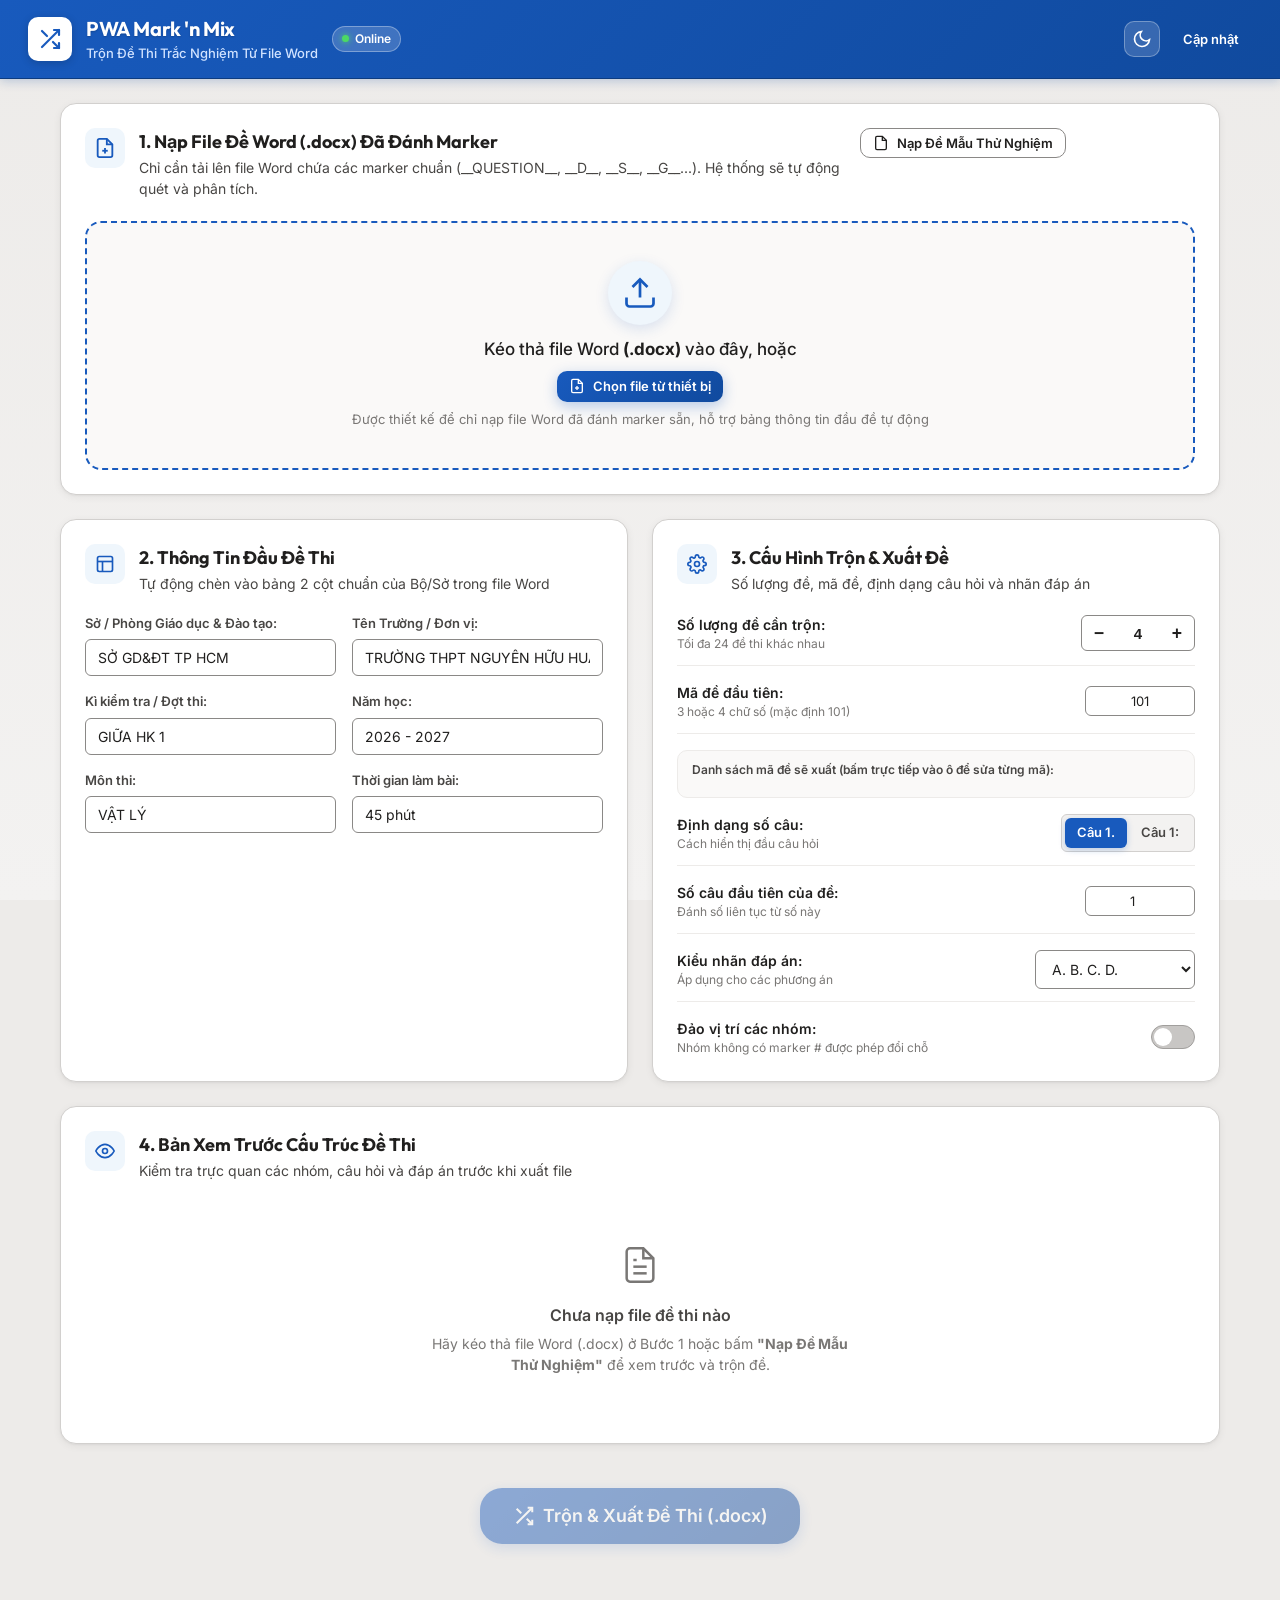
==== index.html @ f994f7db "feat(theme): chuyển sang light theme mặc định phong cách Microsoft Word 365" ====
<!DOCTYPE html>
<html lang="vi" data-theme="light">
<head>
  <meta charset="UTF-8">
  <meta name="viewport" content="width=device-width, initial-scale=1.0, viewport-fit=cover">
  <title>PWA Mark 'n Mix - Công Cụ Trộn Đề Trắc Nghiệm Từ File Word</title>
  <meta name="description" content="Công cụ trộn đề thi trắc nghiệm chuyên nghiệp từ file Word (.docx) có đánh marker sẵn, xuất file Word chuẩn bố cục và bảng đáp án ma trận.">
  <meta name="theme-color" content="#185abd">
  <meta name="mobile-web-app-capable" content="yes">
  <meta name="apple-mobile-web-app-capable" content="yes">
  <meta name="apple-mobile-web-app-status-bar-style" content="black-translucent">
  <meta name="apple-mobile-web-app-title" content="Trộn Đề Thi">

  <link rel="manifest" href="./manifest.webmanifest">
  <link rel="icon" type="image/png" sizes="192x192" href="./icons/icon-192.png">
  <link rel="apple-touch-icon" href="./icons/icon-192.png">

  <!-- Google Fonts: Inter & Outfit -->
  <link rel="preconnect" href="https://fonts.googleapis.com">
  <link rel="preconnect" href="https://fonts.gstatic.com" crossorigin>
  <link href="https://fonts.googleapis.com/css2?family=Inter:wght@400;500;600;700&family=Outfit:wght@600;700;800&display=swap" rel="stylesheet">

  <link rel="stylesheet" href="./css/style.css">

  <!-- Thư viện nội bộ đọc & ghi Word DOCX -->
  <script src="./libs/jszip.min.js"></script>
  <script src="./libs/docx.umd.js"></script>
</head>
<body>
  <div class="app-layout">
    <!-- Header ứng dụng -->
    <header class="app-header">
      <div class="header-brand">
        <div class="brand-logo" aria-hidden="true">
          <svg width="24" height="24" viewBox="0 0 24 24" fill="none" stroke="currentColor" stroke-width="2.2" stroke-linecap="round" stroke-linejoin="round">
            <polyline points="16 3 21 3 21 8"></polyline>
            <line x1="4" y1="20" x2="21" y2="3"></line>
            <polyline points="21 16 21 21 16 21"></polyline>
            <line x1="15" y1="15" x2="21" y2="21"></line>
            <line x1="4" y1="4" x2="9" y2="9"></line>
          </svg>
        </div>
        <div class="brand-info">
          <h1 class="brand-title">PWA Mark 'n Mix</h1>
          <p class="brand-subtitle">Trộn Đề Thi Trắc Nghiệm Từ File Word</p>
        </div>
        <div id="netStatus" class="net-status-pill online" title="Trạng thái kết nối">
          <span class="status-dot"></span>
          <span class="status-text">Online</span>
        </div>
      </div>

      <div class="header-actions">
        <!-- Chuyển đổi Dark/Light mode (Mặc định Light Theme phong cách Microsoft Word) -->
        <button id="btnThemeToggle" class="btn-icon" aria-label="Chuyển giao diện Sáng / Tối" title="Chuyển đổi Sáng / Tối">
          <svg class="icon-sun hidden" width="20" height="20" viewBox="0 0 24 24" fill="none" stroke="currentColor" stroke-width="2">
            <circle cx="12" cy="12" r="5"></circle>
            <line x1="12" y1="1" x2="12" y2="3"></line>
            <line x1="12" y1="21" x2="12" y2="23"></line>
            <line x1="4.22" y1="4.22" x2="5.64" y2="5.64"></line>
            <line x1="18.36" y1="18.36" x2="19.78" y2="19.78"></line>
            <line x1="1" y1="12" x2="3" y2="12"></line>
            <line x1="21" y1="12" x2="23" y2="12"></line>
            <line x1="4.22" y1="19.78" x2="5.64" y2="18.36"></line>
            <line x1="18.36" y1="5.64" x2="19.78" y2="4.22"></line>
          </svg>
          <svg class="icon-moon" width="20" height="20" viewBox="0 0 24 24" fill="none" stroke="currentColor" stroke-width="2">
            <path d="M21 12.79A9 9 0 1 1 11.21 3 7 7 0 0 0 21 12.79z"></path>
          </svg>
        </button>

        <!-- Nút Cập nhật ứng dụng PWA -->
        <button id="btnUpdateApp" class="btn btn-ghost btn-sm" aria-label="Cập nhật ứng dụng" title="Cập nhật phiên bản mới nhất">
          <svg class="spin-icon" width="16" height="16" viewBox="0 0 24 24" fill="none" stroke="currentColor" stroke-width="2" stroke-linecap="round" stroke-linejoin="round">
            <path d="M21.5 2v6h-6M21.34 15.57a10 10 0 1 1-.57-8.38l5.67-5.67"/>
          </svg>
          <span class="btn-label">Cập nhật</span>
        </button>

        <!-- Nút Cài đặt PWA -->
        <button id="btnInstall" class="btn btn-primary btn-sm hidden" aria-label="Cài đặt ứng dụng">
          <svg width="16" height="16" viewBox="0 0 24 24" fill="none" stroke="currentColor" stroke-width="2" stroke-linecap="round" stroke-linejoin="round">
            <path d="M21 15v4a2 2 0 0 1-2 2H5a2 2 0 0 1-2-2v-4"/>
            <polyline points="7 10 12 15 17 10"/>
            <line x1="12" y1="15" x2="12" y2="3"/>
          </svg>
          <span>Cài đặt</span>
        </button>
      </div>
    </header>

    <!-- Nội dung chính -->
    <main class="main-container">

      <!-- PHẦN 1: KHU VỰC NẠP FILE WORD (.DOCX) ĐÃ ĐÁNH MARKER -->
      <section class="section-card upload-section" aria-labelledby="uploadHeading">
        <div class="section-header">
          <div class="section-title-group">
            <div class="section-icon">
              <svg width="22" height="22" viewBox="0 0 24 24" fill="none" stroke="currentColor" stroke-width="2">
                <path d="M14 2H6a2 2 0 0 0-2 2v16a2 2 0 0 0 2 2h12a2 2 0 0 0 2-2V8z"></path>
                <polyline points="14 2 14 8 20 8"></polyline>
                <line x1="12" y1="18" x2="12" y2="12"></line>
                <line x1="9" y1="15" x2="15" y2="15"></line>
              </svg>
            </div>
            <div>
              <h2 id="uploadHeading" class="section-title">1. Nạp File Đề Word (.docx) Đã Đánh Marker</h2>
              <p class="section-desc">Chỉ cần tải lên file Word chứa các marker chuẩn (__QUESTION__, __D__, __S__, __G__...). Hệ thống sẽ tự động quét và phân tích.</p>
            </div>
          </div>
          <div class="upload-header-actions">
            <button id="btnLoadSample" class="btn btn-secondary btn-sm" type="button" title="Nạp đề mẫu có sẵn để trải nghiệm ngay">
              <svg width="16" height="16" viewBox="0 0 24 24" fill="none" stroke="currentColor" stroke-width="2">
                <path d="M14 2H6a2 2 0 0 0-2 2v16a2 2 0 0 0 2 2h12a2 2 0 0 0 2-2V8z"></path>
                <polyline points="14 2 14 8 20 8"></polyline>
              </svg>
              <span>Nạp Đề Mẫu Thử Nghiệm</span>
            </button>
            <a id="btnDownloadSampleDocx" href="./mau_de_thi_co_marker.docx" download="mau_de_thi_co_marker.docx" class="btn btn-ghost btn-sm" title="Tải file Word mẫu về máy tính">
              <svg width="16" height="16" viewBox="0 0 24 24" fill="none" stroke="currentColor" stroke-width="2">
                <path d="M21 15v4a2 2 0 0 1-2 2H5a2 2 0 0 1-2-2v-4"></path>
                <polyline points="7 10 12 15 17 10"></polyline>
                <line x1="12" y1="15" x2="12" y2="3"></line>
              </svg>
              <span>Tải File Mẫu (.docx)</span>
            </a>
          </div>
        </div>

        <!-- Vùng kéo thả file (Dropzone) dạng label chuẩn kết nối với fileInput -->
        <label id="dropzone" for="fileInput" class="dropzone" role="button" tabindex="0" aria-label="Bấm hoặc kéo thả file Word đề thi vào đây">
          <input type="file" id="fileInput" accept=".docx" class="file-input-hidden" aria-label="Chọn file Word đề thi">
          <div class="dropzone-content">
            <div class="dropzone-icon-circle">
              <svg width="36" height="36" viewBox="0 0 24 24" fill="none" stroke="currentColor" stroke-width="1.8">
                <path d="M21 15v4a2 2 0 0 1-2 2H5a2 2 0 0 1-2-2v-4"></path>
                <polyline points="17 8 12 3 7 8"></polyline>
                <line x1="12" y1="3" x2="12" y2="15"></line>
              </svg>
            </div>
            <div class="dropzone-text">
              <p class="dropzone-primary-text">Kéo thả file Word <strong>(.docx)</strong> vào đây, hoặc</p>
              <div class="dropzone-btn-wrap">
                <span class="btn btn-primary btn-sm dropzone-action-btn">
                  <svg width="16" height="16" viewBox="0 0 24 24" fill="none" stroke="currentColor" stroke-width="2">
                    <path d="M14 2H6a2 2 0 0 0-2 2v16a2 2 0 0 0 2 2h12a2 2 0 0 0 2-2V8z"></path>
                    <polyline points="14 2 14 8 20 8"></polyline>
                    <line x1="12" y1="18" x2="12" y2="12"></line>
                    <line x1="9" y1="15" x2="15" y2="15"></line>
                  </svg>
                  <span>Chọn file từ thiết bị</span>
                </span>
              </div>
              <p class="dropzone-secondary-text">Được thiết kế để chỉ nạp file Word đã đánh marker sẵn, hỗ trợ bảng thông tin đầu đề tự động</p>
            </div>
          </div>
        </label>

        <!-- Thẻ thông tin file đã nạp (xuất hiện sau khi nạp) -->
        <div id="loadedFileCard" class="loaded-file-card hidden">
          <div class="loaded-file-header">
            <div class="loaded-file-icon">
              <svg width="24" height="24" viewBox="0 0 24 24" fill="none" stroke="currentColor" stroke-width="2">
                <path d="M14 2H6a2 2 0 0 0-2 2v16a2 2 0 0 0 2 2h12a2 2 0 0 0 2-2V8z"></path>
                <polyline points="14 2 14 8 20 8"></polyline>
              </svg>
            </div>
            <div class="loaded-file-info">
              <div class="file-name-row">
                <span id="txtFileName" class="file-name">ten_file.docx</span>
                <span id="txtFileStatusBadge" class="badge badge-success">✓ Hợp lệ</span>
              </div>
              <div class="file-meta-row">
                <span id="txtFileSize" class="file-size">0 KB</span>
                <span class="bullet">•</span>
                <span id="txtFileStats" class="file-stats">3 nhóm câu hỏi • 3 câu hỏi • 10 đáp án</span>
              </div>
            </div>
            <button id="btnChangeFile" class="btn btn-ghost btn-sm" type="button">
              <svg width="16" height="16" viewBox="0 0 24 24" fill="none" stroke="currentColor" stroke-width="2">
                <path d="M21.5 2v6h-6M21.34 15.57a10 10 0 1 1-.57-8.38l5.67-5.67"/>
              </svg>
              <span>Đổi file khác</span>
            </button>
          </div>

          <!-- Thông báo lỗi cú pháp nếu có -->
          <div id="errorBanner" class="error-banner hidden" role="alert">
            <div class="error-banner-header">
              <svg width="20" height="20" viewBox="0 0 24 24" fill="none" stroke="currentColor" stroke-width="2">
                <circle cx="12" cy="12" r="10"></circle>
                <line x1="12" y1="8" x2="12" y2="12"></line>
                <line x1="12" y1="16" x2="12.01" y2="16"></line>
              </svg>
              <span class="error-banner-title">Phát hiện lỗi cú pháp marker trong file Word:</span>
            </div>
            <ul id="errorList" class="error-list"></ul>
          </div>
        </div>
      </section>

      <!-- PHẦN 2: CẤU HÌNH ĐẦU ĐỀ VÀ TÙY CHỌN TRỘN ĐỀ -->
      <div class="config-grid">
        <!-- CỘT TRÁI: Thông tin đầu đề thi (7 ô nhập mẫu chuẩn mục 5.1) -->
        <section class="section-card config-card" aria-labelledby="headerConfigHeading">
          <div class="section-header">
            <div class="section-title-group">
              <div class="section-icon">
                <svg width="20" height="20" viewBox="0 0 24 24" fill="none" stroke="currentColor" stroke-width="2">
                  <rect x="3" y="3" width="18" height="18" rx="2" ry="2"></rect>
                  <line x1="3" y1="9" x2="21" y2="9"></line>
                  <line x1="9" y1="21" x2="9" y2="9"></line>
                </svg>
              </div>
              <div>
                <h2 id="headerConfigHeading" class="section-title">2. Thông Tin Đầu Đề Thi</h2>
                <p class="section-desc">Tự động chèn vào bảng 2 cột chuẩn của Bộ/Sở trong file Word</p>
              </div>
            </div>
          </div>

          <div class="form-grid">
            <div class="form-group">
              <label for="inpSoGD" class="form-label">Sở / Phòng Giáo dục &amp; Đào tạo:</label>
              <input type="text" id="inpSoGD" class="form-input" value="SỞ GD&ĐT TP HCM" placeholder="Ví dụ: SỞ GD&ĐT TP HCM">
            </div>

            <div class="form-group">
              <label for="inpTruong" class="form-label">Tên Trường / Đơn vị:</label>
              <input type="text" id="inpTruong" class="form-input" value="TRƯỜNG THPT NGUYỄN HỮU HUÂN" placeholder="Ví dụ: TRƯỜNG THPT NGUYỄN HỮU HUÂN">
            </div>

            <div class="form-group">
              <label for="inpKiKiemTra" class="form-label">Kì kiểm tra / Đợt thi:</label>
              <input type="text" id="inpKiKiemTra" class="form-input" value="GIỮA HK 1" placeholder="Ví dụ: GIỮA HK 1, CUỐI KÌ 1...">
            </div>

            <div class="form-group">
              <label for="inpNamHoc" class="form-label">Năm học:</label>
              <input type="text" id="inpNamHoc" class="form-input" value="2026 - 2027" placeholder="Ví dụ: 2026 - 2027">
            </div>

            <div class="form-group">
              <label for="inpMon" class="form-label">Môn thi:</label>
              <input type="text" id="inpMon" class="form-input" value="VẬT LÝ" placeholder="Ví dụ: VẬT LÝ, TOÁN...">
            </div>

            <div class="form-group">
              <label for="inpThoiGian" class="form-label">Thời gian làm bài:</label>
              <input type="text" id="inpThoiGian" class="form-input" value="45 phút" placeholder="Ví dụ: 45 phút, 50 phút...">
            </div>
          </div>
        </section>

        <!-- CỘT PHẢI: Cấu hình trộn đề thi & số đề (Mục 6) -->
        <section class="section-card config-card" aria-labelledby="mixConfigHeading">
          <div class="section-header">
            <div class="section-title-group">
              <div class="section-icon">
                <svg width="20" height="20" viewBox="0 0 24 24" fill="none" stroke="currentColor" stroke-width="2">
                  <circle cx="12" cy="12" r="3"></circle>
                  <path d="M19.4 15a1.65 1.65 0 0 0 .33 1.82l.06.06a2 2 0 0 1 0 2.83 2 2 0 0 1-2.83 0l-.06-.06a1.65 1.65 0 0 0-1.82-.33 1.65 1.65 0 0 0-1 1.51V21a2 2 0 0 1-2 2 2 2 0 0 1-2-2v-.09A1.65 1.65 0 0 0 9 19.4a1.65 1.65 0 0 0-1.82.33l-.06.06a2 2 0 0 1-2.83 0 2 2 0 0 1 0-2.83l.06-.06a1.65 1.65 0 0 0 .33-1.82 1.65 1.65 0 0 0-1.51-1H3a2 2 0 0 1-2-2 2 2 0 0 1 2-2h.09A1.65 1.65 0 0 0 4.6 9a1.65 1.65 0 0 0-.33-1.82l-.06-.06a2 2 0 0 1 0-2.83 2 2 0 0 1 2.83 0l.06.06a1.65 1.65 0 0 0 1.82.33H9a1.65 1.65 0 0 0 1-1.51V3a2 2 0 0 1 2-2 2 2 0 0 1 2 2v.09a1.65 1.65 0 0 0 1 1.51 1.65 1.65 0 0 0 1.82-.33l.06-.06a2 2 0 0 1 2.83 0 2 2 0 0 1 0 2.83l-.06.06a1.65 1.65 0 0 0-.33 1.82V9a1.65 1.65 0 0 0 1.51 1H21a2 2 0 0 1 2 2 2 2 0 0 1-2 2h-.09a1.65 1.65 0 0 0-1.51 1z"></path>
                </svg>
              </div>
              <div>
                <h2 id="mixConfigHeading" class="section-title">3. Cấu Hình Trộn &amp; Xuất Đề</h2>
                <p class="section-desc">Số lượng đề, mã đề, định dạng câu hỏi và nhãn đáp án</p>
              </div>
            </div>
          </div>

          <div class="options-vertical-list">
            <!-- Số lượng đề cần trộn (Stepper) -->
            <div class="option-row">
              <label for="inpNumExams" class="option-label">
                <span class="label-main">Số lượng đề cần trộn:</span>
                <span class="label-hint">Tối đa 24 đề thi khác nhau</span>
              </label>
              <div class="stepper-box">
                <button type="button" id="btnDecExams" class="btn-stepper" aria-label="Giảm 1 đề">−</button>
                <input type="number" id="inpNumExams" class="stepper-input" value="4" min="1" max="24">
                <button type="button" id="btnIncExams" class="btn-stepper" aria-label="Tăng 1 đề">+</button>
              </div>
            </div>

            <!-- Mã đề đầu tiên & danh sách mã đề -->
            <div class="option-row">
              <label for="inpStartExamCode" class="option-label">
                <span class="label-main">Mã đề đầu tiên:</span>
                <span class="label-hint">3 hoặc 4 chữ số (mặc định 101)</span>
              </label>
              <input type="text" id="inpStartExamCode" class="form-input form-input-sm" value="101" maxlength="6" style="max-width: 110px; text-align: center;">
            </div>

            <!-- Danh sách mã đề có thể click chỉnh sửa từng mã -->
            <div class="exam-codes-box">
              <div class="codes-label">Danh sách mã đề sẽ xuất (bấm trực tiếp vào ô để sửa từng mã):</div>
              <div id="examCodesContainer" class="exam-codes-container"></div>
            </div>

            <!-- Kiểu đánh số câu hỏi -->
            <div class="option-row">
              <span class="option-label">
                <span class="label-main">Định dạng số câu:</span>
                <span class="label-hint">Cách hiển thị đầu câu hỏi</span>
              </span>
              <div class="segmented-control" role="radiogroup" aria-label="Định dạng số câu">
                <label class="segment-item">
                  <input type="radio" name="radioNumbering" value="dot" checked>
                  <span>Câu 1.</span>
                </label>
                <label class="segment-item">
                  <input type="radio" name="radioNumbering" value="colon">
                  <span>Câu 1:</span>
                </label>
              </div>
            </div>

            <!-- Số thứ tự câu bắt đầu -->
            <div class="option-row">
              <label for="inpStartQNum" class="option-label">
                <span class="label-main">Số câu đầu tiên của đề:</span>
                <span class="label-hint">Đánh số liên tục từ số này</span>
              </label>
              <input type="number" id="inpStartQNum" class="form-input form-input-sm" value="1" min="1" max="1000" style="max-width: 110px; text-align: center;">
            </div>

            <!-- Kiểu nhãn đáp án mặc định -->
            <div class="option-row">
              <label for="selDefaultLabelStyle" class="option-label">
                <span class="label-main">Kiểu nhãn đáp án:</span>
                <span class="label-hint">Áp dụng cho các phương án</span>
              </label>
              <select id="selDefaultLabelStyle" class="form-select" style="max-width: 160px;">
                <option value="ABCD" selected>A. B. C. D.</option>
                <option value="ABCD_paren">A) B) C) D)</option>
                <option value="abcd">a) b) c) d)</option>
                <option value="1234">1. 2. 3. 4.</option>
              </select>
            </div>

            <!-- Đảo vị trí các nhóm -->
            <div class="option-row toggle-row">
              <span class="option-label">
                <span class="label-main">Đảo vị trí các nhóm:</span>
                <span class="label-hint">Nhóm không có marker # được phép đổi chỗ</span>
              </span>
              <label class="switch">
                <input type="checkbox" id="chkShuffleGroups">
                <span class="slider"></span>
              </label>
            </div>
          </div>
        </section>
      </div>

      <!-- PHẦN 3: XEM TRƯỚC VÀ KIỂM TRA ĐỀ ĐÃ NẠP -->
      <section id="previewSection" class="section-card preview-section" aria-labelledby="previewHeading">
        <div class="section-header">
          <div class="section-title-group">
            <div class="section-icon">
              <svg width="20" height="20" viewBox="0 0 24 24" fill="none" stroke="currentColor" stroke-width="2">
                <path d="M1 12s4-8 11-8 11 8 11 8-4 8-11 8-11-8-11-8z"></path>
                <circle cx="12" cy="12" r="3"></circle>
              </svg>
            </div>
            <div>
              <h2 id="previewHeading" class="section-title">4. Bản Xem Trước Cấu Trúc Đề Thi</h2>
              <p class="section-desc">Kiểm tra trực quan các nhóm, câu hỏi và đáp án trước khi xuất file</p>
            </div>
          </div>
          <button id="btnToggleRawView" class="btn btn-ghost btn-xs" type="button">
            <span>Xem văn bản trích xuất</span>
          </button>
        </div>

        <!-- Khung xem văn bản thô trích xuất (ẩn mặc định) -->
        <div id="rawViewContainer" class="raw-view-container hidden">
          <div class="raw-view-header">
            <span>Văn bản trích xuất từ file Word:</span>
            <span id="rawTextMeta">0 dòng</span>
          </div>
          <pre id="txtRawExtracted" class="raw-text-pre"></pre>
        </div>

        <!-- Danh sách câu hỏi xem trước tô màu -->
        <div id="previewQuestionsContainer" class="preview-questions-container">
          <div class="empty-state">
            <div class="empty-icon">
              <svg width="40" height="40" viewBox="0 0 24 24" fill="none" stroke="currentColor" stroke-width="1.5">
                <path d="M14 2H6a2 2 0 0 0-2 2v16a2 2 0 0 0 2 2h12a2 2 0 0 0 2-2V8z"></path>
                <polyline points="14 2 14 8 20 8"></polyline>
                <line x1="16" y1="13" x2="8" y2="13"></line>
                <line x1="16" y1="17" x2="8" y2="17"></line>
                <polyline points="10 9 9 9 8 9"></polyline>
              </svg>
            </div>
            <p class="empty-title">Chưa nạp file đề thi nào</p>
            <p class="empty-desc">Hãy kéo thả file Word (.docx) ở Bước 1 hoặc bấm <strong>"Nạp Đề Mẫu Thử Nghiệm"</strong> để xem trước và trộn đề.</p>
          </div>
        </div>
      </section>

      <!-- HÀNH ĐỘNG CHÍNH: NÚT TRỘN VÀ XUẤT ĐỀ -->
      <div class="action-footer">
        <button id="btnMixAndExport" class="btn btn-primary btn-xl btn-mix" type="button" disabled>
          <svg class="mix-icon" width="22" height="22" viewBox="0 0 24 24" fill="none" stroke="currentColor" stroke-width="2.2">
            <polyline points="16 3 21 3 21 8"></polyline>
            <line x1="4" y1="20" x2="21" y2="3"></line>
            <polyline points="21 16 21 21 16 21"></polyline>
            <line x1="15" y1="15" x2="21" y2="21"></line>
            <line x1="4" y1="4" x2="9" y2="9"></line>
          </svg>
          <span class="btn-mix-text">Trộn &amp; Xuất Đề Thi (.docx)</span>
        </button>
      </div>
    </main>

    <!-- HỘP THOẠI KẾT QUẢ XUẤT ĐỀ (MODAL) -->
    <div id="exportModal" class="modal-backdrop" role="dialog" aria-modal="true" aria-labelledby="exportModalTitle">
      <div class="modal-panel">
        <div class="modal-header">
          <div class="modal-title-group">
            <div class="modal-success-badge">
              <svg width="22" height="22" viewBox="0 0 24 24" fill="none" stroke="currentColor" stroke-width="3">
                <polyline points="20 6 9 17 4 12"></polyline>
              </svg>
            </div>
            <div>
              <h3 id="exportModalTitle" class="modal-title">Trộn Đề Thi Hoàn Tất!</h3>
              <p class="modal-subtitle">Đã tạo xong các file đề thi Word và Bảng đáp án ma trận</p>
            </div>
          </div>
          <button id="btnCloseExportModal" class="btn-icon" aria-label="Đóng hộp thoại">
            <svg width="20" height="20" viewBox="0 0 24 24" fill="none" stroke="currentColor" stroke-width="2">
              <line x1="18" y1="6" x2="6" y2="18"></line>
              <line x1="6" y1="6" x2="18" y2="18"></line>
            </svg>
          </button>
        </div>

        <div class="modal-body">
          <!-- Tải trọn bộ ZIP -->
          <div class="zip-download-box">
            <button id="btnDownloadZip" class="btn btn-primary btn-lg btn-block" type="button">
              <svg width="20" height="20" viewBox="0 0 24 24" fill="none" stroke="currentColor" stroke-width="2">
                <path d="M21 15v4a2 2 0 0 1-2 2H5a2 2 0 0 1-2-2v-4"></path>
                <polyline points="7 10 12 15 17 10"></polyline>
                <line x1="12" y1="15" x2="12" y2="3"></line>
              </svg>
              <span>Tải Toàn Bộ (File .ZIP Đầy Đủ)</span>
            </button>
            <p class="zip-hint">Bao gồm tất cả các mã đề thi (.docx) và file Bảng Đáp Án (.docx)</p>
          </div>

          <!-- Danh sách từng file riêng lẻ -->
          <div class="download-list-section">
            <div class="download-list-title">Tải từng file riêng lẻ:</div>
            <div id="fileDownloadList" class="file-download-list"></div>
          </div>

          <!-- Bảng xem trước ma trận đáp án nhanh -->
          <div class="answer-matrix-preview">
            <div class="matrix-title">Bảng Đáp Án Nhanh:</div>
            <div class="table-responsive">
              <table id="tblAnswerPreview" class="matrix-table"></table>
            </div>
          </div>
        </div>

        <div class="modal-footer">
          <button id="btnShareFiles" class="btn btn-secondary hidden" type="button">
            <svg width="16" height="16" viewBox="0 0 24 24" fill="none" stroke="currentColor" stroke-width="2">
              <circle cx="18" cy="5" r="3"></circle>
              <circle cx="6" cy="12" r="3"></circle>
              <circle cx="18" cy="19" r="3"></circle>
              <line x1="8.59" y1="13.51" x2="15.42" y2="17.49"></line>
              <line x1="15.41" y1="6.51" x2="8.59" y2="10.49"></line>
            </svg>
            <span>Chia sẻ Tệp (Mobile)</span>
          </button>
          <button id="btnCloseModalBtn" class="btn btn-ghost" type="button">Đóng</button>
        </div>
      </div>
    </div>

    <!-- HỘP THOẠI HƯỚNG DẪN CÀI ĐẶT IOS SAFARI -->
    <div id="iosInstallModal" class="modal-backdrop" role="dialog" aria-modal="true" aria-labelledby="iosModalTitle">
      <div class="modal-panel modal-panel-sm">
        <div class="modal-header">
          <h3 id="iosModalTitle" class="modal-title">Cài đặt trên iPhone / iPad</h3>
          <button id="btnCloseIosModal" class="btn-icon" aria-label="Đóng">
            <svg width="20" height="20" viewBox="0 0 24 24" fill="none" stroke="currentColor" stroke-width="2">
              <line x1="18" y1="6" x2="6" y2="18"></line>
              <line x1="6" y1="6" x2="18" y2="18"></line>
            </svg>
          </button>
        </div>
        <div class="modal-body" style="text-align: center;">
          <p style="margin-bottom: 16px; color: var(--text-secondary);">Để cài đặt ứng dụng vào màn hình chính thiết bị Apple iOS:</p>
          <ol class="ios-steps">
            <li>Nhấn vào nút <strong>Chia sẻ (Share)</strong> <span class="share-icon-sample">⎋</span> ở thanh công cụ dưới đáy Safari.</li>
            <li>Cuộn xuống và chọn <strong>Thêm vào Màn hình chính (Add to Home Screen)</strong> ⊕.</li>
            <li>Nhấn <strong>Thêm (Add)</strong> ở góc trên bên phải.</li>
          </ol>
        </div>
        <div class="modal-footer">
          <button id="btnGotItIos" class="btn btn-primary btn-block" type="button">Đã hiểu</button>
        </div>
      </div>
    </div>

    <!-- HỘP THOẠI XEM ẢNH PHÓNG TO (IMAGE LIGHTBOX) -->
    <div id="imageLightboxModal" class="modal-backdrop" role="dialog" aria-modal="true" aria-labelledby="lightboxTitle">
      <div class="modal-panel modal-panel-img">
        <div class="modal-header">
          <div class="modal-title-group">
            <h3 class="modal-title" id="lightboxTitle">Chi Tiết Hình Ảnh Đề Thi</h3>
            <p class="modal-subtitle" id="lightboxMeta">Frame hiển thị và kích thước độ phân giải gốc</p>
          </div>
          <button id="btnCloseLightbox" class="btn-icon" aria-label="Đóng xem ảnh">
            <svg width="20" height="20" viewBox="0 0 24 24" fill="none" stroke="currentColor" stroke-width="2">
              <line x1="18" y1="6" x2="6" y2="18"></line>
              <line x1="6" y1="6" x2="18" y2="18"></line>
            </svg>
          </button>
        </div>
        <div class="modal-body modal-body-img">
          <img id="lightboxImg" src="" alt="Chi tiết hình ảnh đề thi" class="lightbox-img-full" />
        </div>
      </div>
    </div>

    <!-- Toast / Snackbar thông báo -->
    <div id="snackbar" class="snackbar" role="status" aria-live="polite"></div>
  </div>

  <!-- Entry Script: Chạy độc lập hoàn hảo cả trên Localhost HTTP lẫn mở trực tiếp file:// -->
  <script src="./js/app.bundle.js"></script>
</body>
</html>
---- css/style.css ----
/* ==========================================================================
   PWA Mark 'n Mix - Design System & Modern Stylesheet
   Colors, Glassmorphism, Micro-interactions, Responsive Layout
   ========================================================================== */

:root {
  /* Dark Theme (Default) */
  --bg-primary: #090d16;
  --bg-surface: #111827;
  --bg-surface-elevated: #1a2234;
  --bg-surface-hover: #232f48;
  --bg-input: #0b1120;
  
  --border-subtle: rgba(255, 255, 255, 0.08);
  --border-medium: rgba(255, 255, 255, 0.15);
  --border-focus: #6366f1;

  --text-primary: #f8fafc;
  --text-secondary: #94a3b8;
  --text-muted: #64748b;

  /* Primary Brand: Indigo & Violet */
  --primary: #6366f1;
  --primary-hover: #4f46e5;
  --primary-glow: rgba(99, 102, 241, 0.35);
  --primary-subtle: rgba(99, 102, 241, 0.12);

  /* Semantic Colors */
  --success: #10b981;
  --success-glow: rgba(16, 185, 129, 0.25);
  --success-subtle: rgba(16, 185, 129, 0.12);

  --danger: #ef4444;
  --danger-glow: rgba(239, 68, 68, 0.25);
  --danger-subtle: rgba(239, 68, 68, 0.12);

  --warning: #f59e0b;
  --warning-subtle: rgba(245, 158, 11, 0.12);

  --radius-sm: 6px;
  --radius-md: 10px;
  --radius-lg: 16px;
  --radius-xl: 22px;
  --radius-full: 9999px;

  --shadow-sm: 0 1px 2px rgba(0, 0, 0, 0.4);
  --shadow-md: 0 4px 12px rgba(0, 0, 0, 0.5);
  --shadow-lg: 0 10px 28px rgba(0, 0, 0, 0.6);
  --shadow-glow: 0 0 24px var(--primary-glow);

  --font-sans: 'Inter', -apple-system, BlinkMacSystemFont, 'Segoe UI', Roboto, sans-serif;
  --font-heading: 'Outfit', var(--font-sans);

  --transition-fast: 0.15s ease;
  --transition-normal: 0.25s cubic-bezier(0.4, 0, 0.2, 1);
}

/* Light Mode Overrides (Chuẩn Microsoft Word 365 Light Theme) */
[data-theme="light"] {
  --bg-primary: #edebe9;         /* Nền canvas xám đặc trưng trang soạn thảo Word */
  --bg-surface: #ffffff;         /* Nền giấy trắng tinh khiết của tài liệu Word */
  --bg-surface-elevated: #f8f9fa;/* Nền dải Ribbon & Card */
  --bg-surface-hover: #e5e5e5;   /* Màu hover trung tính chuẩn Fluent UI */
  --bg-input: #ffffff;           /* Ô nhập liệu nền trắng */

  --border-subtle: #edebe9;
  --border-medium: #d2d0ce;      /* Viền xám trang Word chuẩn */
  --border-focus: #185abd;       /* Xanh dương thương hiệu Microsoft Word */

  --text-primary: #201f1e;       /* Màu chữ đen than chuẩn Fluent */
  --text-secondary: #484644;     /* Màu chữ thứ cấp */
  --text-muted: #797775;         /* Màu chữ chú thích mờ */

  /* Microsoft Word Brand Blue */
  --primary: #185abd;            /* Xanh Word 365 */
  --primary-hover: #104a9e;      /* Xanh Word đậm khi hover */
  --primary-glow: rgba(24, 90, 189, 0.28);
  --primary-subtle: rgba(24, 90, 189, 0.08);

  /* Semantic Colors */
  --success: #107c41;            /* Xanh lá Microsoft Excel/Office */
  --success-glow: rgba(16, 124, 65, 0.2);
  --success-subtle: rgba(16, 124, 65, 0.08);

  --danger: #a80000;             /* Đỏ mận Microsoft Office */
  --danger-glow: rgba(168, 0, 0, 0.2);
  --danger-subtle: rgba(168, 0, 0, 0.08);

  --warning: #d83b01;            /* Cam Office */
  --warning-subtle: rgba(216, 59, 1, 0.08);

  --shadow-sm: 0 1px 3px rgba(0, 0, 0, 0.07);
  --shadow-md: 0 3px 10px rgba(0, 0, 0, 0.07), 0 1px 3px rgba(0, 0, 0, 0.04);
  --shadow-lg: 0 8px 24px rgba(0, 0, 0, 0.1), 0 2px 6px rgba(0, 0, 0, 0.05);
  --shadow-glow: 0 0 18px rgba(24, 90, 189, 0.25);
}

/* Base Reset */
*, *::before, *::after {
  box-sizing: border-box;
  margin: 0;
  padding: 0;
}

html {
  font-size: 16px;
  -webkit-font-smoothing: antialiased;
  -moz-osx-font-smoothing: grayscale;
}

body {
  font-family: var(--font-sans);
  background-color: var(--bg-primary);
  color: var(--text-primary);
  line-height: 1.5;
  min-height: 100vh;
  background-image: 
    radial-gradient(ellipse 80% 50% at 50% -20%, rgba(99, 102, 241, 0.15), transparent),
    radial-gradient(circle at 100% 0%, rgba(16, 185, 129, 0.08), transparent 40%);
  background-attachment: fixed;
}

.app-layout {
  display: flex;
  flex-direction: column;
  min-height: 100vh;
}

/* ==========================================================================
   Header Styles
   ========================================================================== */
.app-header {
  position: sticky;
  top: 0;
  z-index: 50;
  display: flex;
  align-items: center;
  justify-content: space-between;
  padding: 14px 28px;
  background-color: rgba(9, 13, 22, 0.82);
  backdrop-filter: blur(16px);
  -webkit-backdrop-filter: blur(16px);
  border-bottom: 1px solid var(--border-subtle);
}

.header-brand {
  display: flex;
  align-items: center;
  gap: 14px;
}

.brand-logo {
  display: flex;
  align-items: center;
  justify-content: center;
  width: 44px;
  height: 44px;
  border-radius: var(--radius-md);
  background: linear-gradient(135deg, var(--primary), #8b5cf6);
  color: #ffffff;
  box-shadow: 0 4px 14px var(--primary-glow);
  flex-shrink: 0;
}

.brand-title {
  font-family: var(--font-heading);
  font-size: 1.25rem;
  font-weight: 700;
  letter-spacing: -0.02em;
  background: linear-gradient(to right, #ffffff, #cbd5e1);
  -webkit-background-clip: text;
  -webkit-text-fill-color: transparent;
}

.brand-subtitle {
  font-size: 0.8125rem;
  color: var(--text-muted);
  font-weight: 500;
}

.net-status-pill {
  display: inline-flex;
  align-items: center;
  gap: 6px;
  padding: 3px 9px;
  border-radius: var(--radius-full);
  font-size: 0.75rem;
  font-weight: 600;
  background: var(--bg-surface-elevated);
  border: 1px solid var(--border-subtle);
  color: var(--text-secondary);
}

.net-status-pill .status-dot {
  width: 7px;
  height: 7px;
  border-radius: 50%;
  background-color: var(--success);
  box-shadow: 0 0 8px var(--success);
}

.net-status-pill.offline .status-dot {
  background-color: var(--danger);
  box-shadow: 0 0 8px var(--danger);
}

.header-actions {
  display: flex;
  align-items: center;
  gap: 10px;
}

/* ==========================================================================
   Buttons & Core Controls
   ========================================================================== */
.btn {
  display: inline-flex;
  align-items: center;
  justify-content: center;
  gap: 8px;
  font-family: var(--font-sans);
  font-size: 0.875rem;
  font-weight: 600;
  border-radius: var(--radius-md);
  padding: 8px 16px;
  cursor: pointer;
  border: 1px solid transparent;
  transition: all var(--transition-fast);
  text-decoration: none;
  user-select: none;
}

.btn:focus-visible {
  outline: 2px solid var(--border-focus);
  outline-offset: 2px;
}

.btn-primary {
  background: linear-gradient(135deg, var(--primary), #4f46e5);
  color: #ffffff;
  box-shadow: 0 2px 8px var(--primary-glow);
}

.btn-primary:hover:not(:disabled) {
  background: linear-gradient(135deg, #4f46e5, #4338ca);
  box-shadow: 0 4px 14px var(--primary-glow);
  transform: translateY(-1px);
}

.btn-primary:disabled {
  opacity: 0.45;
  cursor: not-allowed;
  transform: none;
  box-shadow: none;
}

.btn-secondary {
  background: var(--bg-surface-elevated);
  color: var(--text-primary);
  border: 1px solid var(--border-medium);
}

.btn-secondary:hover:not(:disabled) {
  background: var(--bg-surface-hover);
  border-color: var(--text-muted);
}

.btn-ghost {
  background: transparent;
  color: var(--text-secondary);
}

.btn-ghost:hover:not(:disabled) {
  background: var(--bg-surface-hover);
  color: var(--text-primary);
}

.btn-icon {
  display: inline-flex;
  align-items: center;
  justify-content: center;
  width: 36px;
  height: 36px;
  border-radius: var(--radius-md);
  background: var(--bg-surface);
  border: 1px solid var(--border-subtle);
  color: var(--text-secondary);
  cursor: pointer;
  transition: all var(--transition-fast);
}

.btn-icon:hover {
  background: var(--bg-surface-hover);
  color: var(--text-primary);
  border-color: var(--border-medium);
}

.btn-sm {
  padding: 6px 12px;
  font-size: 0.8125rem;
}

.btn-xs {
  padding: 4px 10px;
  font-size: 0.75rem;
}

.btn-lg {
  padding: 12px 24px;
  font-size: 1rem;
}

.btn-xl {
  padding: 14px 32px;
  font-size: 1.0625rem;
}

.btn-block {
  width: 100%;
}

.hidden {
  display: none !important;
}

/* ==========================================================================
   Main Container & Cards
   ========================================================================== */
.main-container {
  max-width: 1200px;
  width: 100%;
  margin: 0 auto;
  padding: 24px 20px 80px 20px;
  display: flex;
  flex-direction: column;
  gap: 24px;
}

.section-card {
  background: var(--bg-surface);
  border: 1px solid var(--border-subtle);
  border-radius: var(--radius-lg);
  padding: 24px;
  box-shadow: var(--shadow-sm);
  transition: border-color var(--transition-fast);
}

.section-card:hover {
  border-color: var(--border-medium);
}

.section-header {
  display: flex;
  align-items: flex-start;
  justify-content: space-between;
  gap: 16px;
  margin-bottom: 20px;
}

.section-title-group {
  display: flex;
  align-items: flex-start;
  gap: 14px;
}

.section-icon {
  display: flex;
  align-items: center;
  justify-content: center;
  width: 40px;
  height: 40px;
  border-radius: var(--radius-md);
  background: var(--primary-subtle);
  color: var(--primary);
  flex-shrink: 0;
}

.section-title {
  font-family: var(--font-heading);
  font-size: 1.125rem;
  font-weight: 700;
  color: var(--text-primary);
}

.section-desc {
  font-size: 0.875rem;
  color: var(--text-secondary);
  margin-top: 2px;
}

/* ==========================================================================
   Upload & Dropzone Area
   ========================================================================== */
.upload-header-actions {
  display: flex;
  align-items: center;
  gap: 10px;
  flex-wrap: wrap;
}

.dropzone {
  display: block;
  position: relative;
  border: 2px dashed var(--border-medium);
  border-radius: var(--radius-lg);
  padding: 38px 24px;
  background: var(--bg-surface-elevated);
  text-align: center;
  cursor: pointer;
  transition: all var(--transition-normal);
  overflow: hidden;
  user-select: none;
}

.dropzone::before {
  content: '';
  position: absolute;
  inset: 0;
  background: radial-gradient(circle at center, var(--primary-subtle), transparent 70%);
  opacity: 0;
  transition: opacity var(--transition-normal);
  pointer-events: none;
}

.dropzone:hover, .dropzone.dragover {
  border-color: var(--primary);
  background: var(--bg-surface-hover);
  transform: translateY(-2px);
  box-shadow: 0 8px 24px var(--primary-glow);
}

.dropzone:hover::before, .dropzone.dragover::before {
  opacity: 1;
}

.file-input-hidden {
  position: absolute;
  width: 0.1px;
  height: 0.1px;
  opacity: 0;
  overflow: hidden;
  z-index: -1;
  pointer-events: none;
}

.dropzone-content {
  position: relative;
  z-index: 1;
  display: flex;
  flex-direction: column;
  align-items: center;
  gap: 12px;
}

.dropzone-icon-circle {
  display: flex;
  align-items: center;
  justify-content: center;
  width: 64px;
  height: 64px;
  border-radius: 50%;
  background: var(--primary-subtle);
  color: var(--primary);
  box-shadow: 0 4px 18px var(--primary-glow);
  transition: transform var(--transition-normal);
}

.dropzone:hover .dropzone-icon-circle {
  transform: scale(1.08);
}

.dropzone-primary-text {
  font-size: 1.0625rem;
  color: var(--text-primary);
  font-weight: 500;
}

.dropzone-btn-wrap {
  margin: 8px 0;
}

.dropzone-action-btn {
  pointer-events: none; /* Sự kiện click sẽ được chuyển trực tiếp đến label để mở file dialog ngay lập tức */
  box-shadow: 0 4px 14px var(--primary-glow);
  display: inline-flex;
  align-items: center;
  gap: 8px;
}

.dropzone-secondary-text {
  font-size: 0.8125rem;
  color: var(--text-muted);
  margin-top: 2px;
}

/* Loaded File Card */
.loaded-file-card {
  margin-top: 18px;
  padding: 16px 20px;
  background: var(--bg-surface-elevated);
  border: 1px solid var(--border-medium);
  border-radius: var(--radius-md);
  display: flex;
  flex-direction: column;
  gap: 14px;
  animation: fadeIn 0.3s ease;
}

.loaded-file-header {
  display: flex;
  align-items: center;
  gap: 16px;
}

.loaded-file-icon {
  display: flex;
  align-items: center;
  justify-content: center;
  width: 44px;
  height: 44px;
  border-radius: var(--radius-md);
  background: var(--success-subtle);
  color: var(--success);
  flex-shrink: 0;
}

.loaded-file-info {
  flex: 1;
  min-width: 0;
}

.file-name-row {
  display: flex;
  align-items: center;
  gap: 10px;
  margin-bottom: 4px;
}

.file-name {
  font-weight: 700;
  font-size: 0.9375rem;
  color: var(--text-primary);
  white-space: nowrap;
  overflow: hidden;
  text-overflow: ellipsis;
}

.badge {
  display: inline-flex;
  align-items: center;
  padding: 2px 8px;
  border-radius: var(--radius-full);
  font-size: 0.75rem;
  font-weight: 600;
}

.badge-success {
  background: var(--success-subtle);
  color: var(--success);
  border: 1px solid rgba(16, 185, 129, 0.3);
}

.badge-danger {
  background: var(--danger-subtle);
  color: var(--danger);
  border: 1px solid rgba(239, 68, 68, 0.3);
}

.file-meta-row {
  font-size: 0.8125rem;
  color: var(--text-secondary);
  display: flex;
  align-items: center;
  gap: 8px;
}

.bullet {
  color: var(--text-muted);
}

/* Error Banner */
.error-banner {
  background: var(--danger-subtle);
  border: 1px solid rgba(239, 68, 68, 0.35);
  border-radius: var(--radius-md);
  padding: 14px 18px;
  color: var(--text-primary);
}

.error-banner-header {
  display: flex;
  align-items: center;
  gap: 10px;
  color: var(--danger);
  font-weight: 700;
  margin-bottom: 8px;
}

.error-list {
  list-style: none;
  padding-left: 28px;
  display: flex;
  flex-direction: column;
  gap: 6px;
  font-size: 0.875rem;
}

.error-list li {
  position: relative;
  line-height: 1.4;
}

.error-list li::before {
  content: '•';
  position: absolute;
  left: -16px;
  color: var(--danger);
  font-size: 1.2rem;
}

/* ==========================================================================
   Two-Column Configuration Layout
   ========================================================================== */
.config-grid {
  display: grid;
  grid-template-columns: 1fr 1fr;
  gap: 24px;
}

@media (max-width: 900px) {
  .config-grid {
    grid-template-columns: 1fr;
  }
}

.form-grid {
  display: grid;
  grid-template-columns: 1fr 1fr;
  gap: 16px;
}

@media (max-width: 580px) {
  .form-grid {
    grid-template-columns: 1fr;
  }
}

.form-group {
  display: flex;
  flex-direction: column;
  gap: 6px;
}

.form-label {
  font-size: 0.8125rem;
  font-weight: 600;
  color: var(--text-secondary);
}

.form-input, .form-select {
  font-family: var(--font-sans);
  font-size: 0.875rem;
  padding: 9px 12px;
  background: var(--bg-input);
  border: 1px solid var(--border-medium);
  border-radius: var(--radius-sm);
  color: var(--text-primary);
  transition: all var(--transition-fast);
  outline: none;
  width: 100%;
}

.form-input:focus, .form-select:focus {
  border-color: var(--border-focus);
  box-shadow: 0 0 0 3px var(--primary-glow);
}

.form-input-sm {
  padding: 6px 10px;
  font-size: 0.8125rem;
}

/* Options Vertical List */
.options-vertical-list {
  display: flex;
  flex-direction: column;
  gap: 16px;
}

.option-row {
  display: flex;
  align-items: center;
  justify-content: space-between;
  gap: 16px;
  padding-bottom: 12px;
  border-bottom: 1px solid var(--border-subtle);
}

.option-row:last-child {
  border-bottom: none;
  padding-bottom: 0;
}

.option-label {
  display: flex;
  flex-direction: column;
}

.label-main {
  font-size: 0.875rem;
  font-weight: 600;
  color: var(--text-primary);
}

.label-hint {
  font-size: 0.75rem;
  color: var(--text-muted);
}

/* Stepper Component */
.stepper-box {
  display: inline-flex;
  align-items: center;
  border: 1px solid var(--border-medium);
  border-radius: var(--radius-sm);
  background: var(--bg-input);
  overflow: hidden;
}

.btn-stepper {
  width: 34px;
  height: 34px;
  display: flex;
  align-items: center;
  justify-content: center;
  background: transparent;
  border: none;
  color: var(--text-primary);
  font-size: 1.1rem;
  font-weight: 700;
  cursor: pointer;
  transition: background var(--transition-fast);
}

.btn-stepper:hover {
  background: var(--bg-surface-hover);
}

.stepper-input {
  width: 44px;
  height: 34px;
  text-align: center;
  background: transparent;
  border: none;
  color: var(--text-primary);
  font-weight: 700;
  font-size: 0.9375rem;
  outline: none;
  -moz-appearance: textfield;
}

.stepper-input::-webkit-outer-spin-button,
.stepper-input::-webkit-inner-spin-button {
  -webkit-appearance: none;
  margin: 0;
}

/* Exam Codes Chips */
.exam-codes-box {
  display: flex;
  flex-direction: column;
  gap: 8px;
  padding: 10px 14px;
  background: var(--bg-surface-elevated);
  border-radius: var(--radius-md);
  border: 1px solid var(--border-subtle);
}

.codes-label {
  font-size: 0.75rem;
  font-weight: 600;
  color: var(--text-secondary);
}

.exam-codes-container {
  display: flex;
  flex-wrap: wrap;
  gap: 8px;
}

.code-chip {
  display: inline-flex;
  align-items: center;
  gap: 4px;
  padding: 4px 10px;
  background: var(--bg-input);
  border: 1px solid var(--border-medium);
  border-radius: var(--radius-sm);
  font-size: 0.8125rem;
  font-weight: 700;
  color: var(--primary);
  cursor: pointer;
  transition: all var(--transition-fast);
}

.code-chip:hover {
  border-color: var(--primary);
  background: var(--primary-subtle);
}

.code-chip-input {
  width: 50px;
  padding: 2px 4px;
  font-size: 0.8125rem;
  font-weight: 700;
  color: var(--primary);
  background: var(--bg-input);
  border: 1px solid var(--primary);
  border-radius: var(--radius-sm);
  text-align: center;
  outline: none;
}

/* Segmented Control */
.segmented-control {
  display: inline-flex;
  padding: 3px;
  background: var(--bg-input);
  border: 1px solid var(--border-medium);
  border-radius: var(--radius-sm);
  gap: 2px;
}

.segment-item {
  position: relative;
  cursor: pointer;
}

.segment-item input {
  position: absolute;
  opacity: 0;
  pointer-events: none;
}

.segment-item span {
  display: block;
  padding: 5px 12px;
  border-radius: var(--radius-sm);
  font-size: 0.8125rem;
  font-weight: 600;
  color: var(--text-secondary);
  transition: all var(--transition-fast);
}

.segment-item input:checked + span {
  background: var(--primary);
  color: #ffffff;
  box-shadow: 0 2px 6px var(--primary-glow);
}

/* Switch Toggle */
.switch {
  position: relative;
  display: inline-block;
  width: 44px;
  height: 24px;
  flex-shrink: 0;
}

.switch input {
  opacity: 0;
  width: 0;
  height: 0;
}

.slider {
  position: absolute;
  cursor: pointer;
  inset: 0;
  background-color: var(--bg-surface-hover);
  border: 1px solid var(--border-medium);
  transition: var(--transition-normal);
  border-radius: var(--radius-full);
}

.slider::before {
  position: absolute;
  content: "";
  height: 18px;
  width: 18px;
  left: 2px;
  bottom: 2px;
  background-color: #ffffff;
  transition: var(--transition-normal);
  border-radius: 50%;
}

input:checked + .slider {
  background-color: var(--primary);
  border-color: var(--primary);
}

input:checked + .slider::before {
  transform: translateX(20px);
}

/* ==========================================================================
   Preview Section
   ========================================================================== */
.empty-state {
  text-align: center;
  padding: 44px 20px;
  color: var(--text-muted);
}

.empty-icon {
  margin-bottom: 12px;
  color: var(--text-muted);
}

.empty-title {
  font-size: 1rem;
  font-weight: 600;
  color: var(--text-secondary);
  margin-bottom: 6px;
}

.empty-desc {
  font-size: 0.875rem;
  max-width: 440px;
  margin: 0 auto;
}

.raw-view-container {
  margin-bottom: 20px;
  background: var(--bg-input);
  border: 1px solid var(--border-subtle);
  border-radius: var(--radius-md);
  padding: 14px;
}

.raw-view-header {
  display: flex;
  justify-content: space-between;
  font-size: 0.75rem;
  color: var(--text-muted);
  font-weight: 600;
  margin-bottom: 8px;
}

.raw-text-pre {
  font-family: ui-monospace, SFMono-Regular, Menlo, Monaco, Consolas, monospace;
  font-size: 0.8125rem;
  color: var(--text-secondary);
  white-space: pre-wrap;
  word-break: break-word;
  max-height: 220px;
  overflow-y: auto;
}

/* Group & Question Preview Cards */
.preview-group-box {
  margin-bottom: 24px;
  border: 1px solid var(--border-medium);
  border-radius: var(--radius-md);
  overflow: hidden;
  background: var(--bg-surface-elevated);
}

.preview-group-header {
  display: flex;
  align-items: center;
  justify-content: space-between;
  padding: 10px 16px;
  background: var(--bg-surface-hover);
  border-bottom: 1px solid var(--border-subtle);
  font-size: 0.875rem;
  font-weight: 700;
}

.group-mode-pill {
  display: inline-flex;
  align-items: center;
  gap: 6px;
  padding: 3px 8px;
  border-radius: var(--radius-sm);
  background: var(--primary-subtle);
  color: var(--primary);
  font-size: 0.75rem;
  font-weight: 700;
}

.preview-questions-list {
  display: flex;
  flex-direction: column;
  padding: 14px 16px;
  gap: 16px;
}

.question-card {
  padding: 16px;
  background: var(--bg-surface);
  border: 1px solid var(--border-subtle);
  border-radius: var(--radius-sm);
  display: flex;
  flex-direction: column;
  gap: 10px;
  font-family: 'Times New Roman', Times, serif;
  font-size: 1rem; /* 12pt */
}

.question-title-line {
  font-weight: 500;
  font-size: 1rem;
  color: var(--text-primary);
  line-height: 1.5;
}

.question-qnum {
  color: var(--primary);
  font-weight: 700;
  margin-right: 6px;
}

.answers-grid {
  display: flex;
  flex-direction: column;
  gap: 6px;
  padding-left: 12px;
}

.answer-item {
  display: flex;
  align-items: flex-start;
  gap: 8px;
  font-size: 0.875rem;
  line-height: 1.4;
}

.ans-pill {
  display: inline-flex;
  align-items: center;
  gap: 4px;
  padding: 1px 7px;
  border-radius: var(--radius-sm);
  font-size: 0.75rem;
  font-weight: 700;
  flex-shrink: 0;
  margin-top: 1px;
}

.ans-pill.d {
  background: var(--success-subtle);
  color: var(--success);
  border: 1px solid rgba(16, 185, 129, 0.3);
}

.ans-pill.s {
  background: var(--bg-surface-hover);
  color: var(--text-secondary);
  border: 1px solid var(--border-subtle);
}

.ans-pill .lock-icon {
  font-size: 0.7rem;
}

.answer-text {
  color: var(--text-primary);
  flex: 1;
  word-break: break-word;
}

/* Preserved run formatting from Word docx */
.q-bold {
  font-weight: 700;
  color: var(--text-primary);
}

.q-italic {
  font-style: italic;
}

.q-underline {
  text-decoration: underline;
  text-underline-offset: 2px;
}

/* ==========================================================================
   Exam Image Display (Bảo toàn chuẩn Frame & Tỉ lệ từ file Word gốc)
   ========================================================================== */
.exam-img-frame {
  display: inline-flex;
  align-items: center;
  justify-content: center;
  max-width: 100%;
  vertical-align: middle;
  margin: 4px 6px;
}

.exam-preview-img {
  display: inline-block;
  max-width: 100%;
  height: auto;
  border-radius: var(--radius-sm, 6px);
  border: 1px solid var(--border-medium);
  background: #ffffff;
  box-shadow: 0 1px 3px rgba(0, 0, 0, 0.08);
  transition: transform var(--transition-fast), box-shadow var(--transition-fast), border-color var(--transition-fast);
  cursor: zoom-in;
}

.exam-preview-img:hover {
  transform: translateY(-1px);
  border-color: var(--primary);
  box-shadow: 0 4px 14px rgba(99, 102, 241, 0.22);
}

/* Modal Phóng to chi tiết ảnh (Image Lightbox) */
.modal-panel-img {
  max-width: 720px;
  background: var(--bg-surface);
}

.modal-body-img {
  display: flex;
  align-items: center;
  justify-content: center;
  padding: 24px;
  background: #090d16;
  border-radius: var(--radius-sm);
  overflow: auto;
}

.lightbox-img-full {
  max-width: 100%;
  max-height: 70vh;
  object-fit: contain;
  border-radius: 4px;
  box-shadow: 0 8px 32px rgba(0, 0, 0, 0.5);
  background: #ffffff;
}

/* ==========================================================================
   Action Footer
   ========================================================================== */
.action-footer {
  display: flex;
  justify-content: center;
  padding: 20px 0;
}

.btn-mix {
  min-width: 320px;
  height: 56px;
  font-size: 1.125rem;
  border-radius: var(--radius-xl);
  box-shadow: 0 8px 28px var(--primary-glow);
}

.btn-mix:hover:not(:disabled) {
  box-shadow: 0 12px 36px var(--primary-glow);
  transform: translateY(-2px);
}

/* ==========================================================================
   Modal Dialogs
   ========================================================================== */
.modal-backdrop {
  position: fixed;
  inset: 0;
  z-index: 100;
  background-color: rgba(0, 0, 0, 0.7);
  backdrop-filter: blur(8px);
  -webkit-backdrop-filter: blur(8px);
  display: flex;
  align-items: center;
  justify-content: center;
  padding: 20px;
  opacity: 0;
  pointer-events: none;
  transition: opacity var(--transition-normal);
}

.modal-backdrop.active {
  opacity: 1;
  pointer-events: auto;
}

.modal-panel {
  background: var(--bg-surface);
  border: 1px solid var(--border-medium);
  border-radius: var(--radius-xl);
  max-width: 660px;
  width: 100%;
  max-height: 90vh;
  display: flex;
  flex-direction: column;
  box-shadow: var(--shadow-lg);
  transform: scale(0.95);
  transition: transform var(--transition-normal);
  overflow: hidden;
}

.modal-backdrop.active .modal-panel {
  transform: scale(1);
}

.modal-panel-sm {
  max-width: 440px;
}

.modal-header {
  display: flex;
  align-items: center;
  justify-content: space-between;
  padding: 20px 24px;
  border-bottom: 1px solid var(--border-subtle);
}

.modal-title-group {
  display: flex;
  align-items: center;
  gap: 14px;
}

.modal-success-badge {
  display: flex;
  align-items: center;
  justify-content: center;
  width: 42px;
  height: 42px;
  border-radius: 50%;
  background: var(--success);
  color: #ffffff;
  box-shadow: 0 0 18px var(--success-glow);
  flex-shrink: 0;
}

.modal-title {
  font-family: var(--font-heading);
  font-size: 1.25rem;
  font-weight: 700;
  color: var(--text-primary);
}

.modal-subtitle {
  font-size: 0.8125rem;
  color: var(--text-secondary);
}

.modal-body {
  padding: 24px;
  overflow-y: auto;
  display: flex;
  flex-direction: column;
  gap: 20px;
}

.modal-footer {
  display: flex;
  align-items: center;
  justify-content: flex-end;
  gap: 12px;
  padding: 16px 24px;
  border-top: 1px solid var(--border-subtle);
  background: var(--bg-surface-elevated);
}

/* Modal Content details */
.zip-download-box {
  background: var(--primary-subtle);
  border: 1px solid rgba(99, 102, 241, 0.3);
  border-radius: var(--radius-md);
  padding: 16px;
  text-align: center;
}

.zip-hint {
  font-size: 0.75rem;
  color: var(--text-secondary);
  margin-top: 8px;
}

.download-list-section {
  display: flex;
  flex-direction: column;
  gap: 10px;
}

.download-list-title, .matrix-title {
  font-size: 0.875rem;
  font-weight: 700;
  color: var(--text-primary);
}

.file-download-list {
  display: flex;
  flex-direction: column;
  gap: 8px;
  max-height: 180px;
  overflow-y: auto;
}

.file-download-item {
  display: flex;
  align-items: center;
  justify-content: space-between;
  padding: 8px 14px;
  background: var(--bg-surface-elevated);
  border: 1px solid var(--border-subtle);
  border-radius: var(--radius-sm);
  font-size: 0.875rem;
}

.file-download-name {
  font-weight: 600;
  color: var(--text-primary);
  display: flex;
  align-items: center;
  gap: 8px;
}

/* Matrix Table */
.answer-matrix-preview {
  display: flex;
  flex-direction: column;
  gap: 10px;
}

.table-responsive {
  max-height: 220px;
  overflow: auto;
  border: 1px solid var(--border-medium);
  border-radius: var(--radius-sm);
}

.matrix-table {
  width: 100%;
  border-collapse: collapse;
  font-size: 0.8125rem;
  text-align: center;
}

.matrix-table th, .matrix-table td {
  padding: 8px 12px;
  border: 1px solid var(--border-subtle);
}

.matrix-table th {
  background: var(--bg-surface-hover);
  color: var(--text-primary);
  font-weight: 700;
  position: sticky;
  top: 0;
}

.matrix-table tr:nth-child(even) td {
  background: var(--bg-surface-elevated);
}

.matrix-table td.correct-val {
  font-weight: 700;
  color: var(--primary);
}

/* iOS Steps */
.ios-steps {
  text-align: left;
  padding-left: 20px;
  display: flex;
  flex-direction: column;
  gap: 10px;
  font-size: 0.875rem;
  color: var(--text-secondary);
}

.share-icon-sample {
  display: inline-block;
  padding: 2px 6px;
  border-radius: var(--radius-sm);
  background: var(--bg-surface-hover);
}

/* Snackbar / Toast */
.snackbar {
  position: fixed;
  bottom: 24px;
  left: 50%;
  transform: translateX(-50%) translateY(100px);
  background: #1e293b;
  color: #ffffff;
  padding: 12px 24px;
  border-radius: var(--radius-full);
  box-shadow: var(--shadow-lg);
  font-size: 0.875rem;
  font-weight: 600;
  z-index: 200;
  opacity: 0;
  pointer-events: none;
  transition: all var(--transition-normal);
  border: 1px solid var(--border-medium);
}

.snackbar.show {
  transform: translateX(-50%) translateY(0);
  opacity: 1;
  pointer-events: auto;
}

/* Animations */
@keyframes fadeIn {
  from { opacity: 0; transform: translateY(6px); }
  to { opacity: 1; transform: translateY(0); }
}

.spin-icon {
  animation: spin 1s linear infinite;
  display: none;
}

.spinning .spin-icon {
  display: inline-block;
}

@keyframes spin {
  from { transform: rotate(0deg); }
  to { transform: rotate(360deg); }
}

/* ==========================================================================
   Microsoft Word 365 Light Theme System (Giao diện chuẩn Word 365)
   ========================================================================== */
[data-theme="light"] body {
  background-color: #edebe9;
  background-image: linear-gradient(180deg, #edebe9 0%, #f3f2f1 100%);
  color: #201f1e;
}

/* Header dạng thanh Ribbon danh tiếng của Microsoft Word */
[data-theme="light"] .app-header {
  background: linear-gradient(135deg, #185abd 0%, #104a9e 100%);
  border-bottom: 1px solid #0d3c80;
  box-shadow: 0 2px 10px rgba(16, 74, 158, 0.25);
}

[data-theme="light"] .brand-logo {
  background: #ffffff;
  color: #185abd;
  box-shadow: 0 2px 8px rgba(0, 0, 0, 0.18);
}

[data-theme="light"] .brand-title {
  background: none;
  -webkit-background-clip: unset;
  -webkit-text-fill-color: #ffffff;
  color: #ffffff;
  text-shadow: 0 1px 2px rgba(0, 0, 0, 0.2);
}

[data-theme="light"] .brand-subtitle {
  color: #d0e2ff;
}

[data-theme="light"] .net-status-pill {
  background: rgba(255, 255, 255, 0.18);
  border: 1px solid rgba(255, 255, 255, 0.32);
  color: #ffffff;
}

[data-theme="light"] .net-status-pill .status-dot {
  background-color: #4cd964;
  box-shadow: 0 0 6px #4cd964;
}

[data-theme="light"] .btn-icon {
  background: rgba(255, 255, 255, 0.16);
  border: 1px solid rgba(255, 255, 255, 0.3);
  color: #ffffff;
}

[data-theme="light"] .btn-icon:hover {
  background: rgba(255, 255, 255, 0.28);
  color: #ffffff;
  border-color: rgba(255, 255, 255, 0.5);
}

[data-theme="light"] .btn-ghost {
  color: #ffffff;
}

[data-theme="light"] .btn-ghost:hover:not(:disabled) {
  background: rgba(255, 255, 255, 0.2);
  color: #ffffff;
}

/* Các trang tài liệu / Thẻ bước (Mô phỏng tờ giấy Word trên Canvas) */
[data-theme="light"] .section-card {
  background: #ffffff;
  border: 1px solid #d2d0ce;
  box-shadow: 0 2px 8px rgba(0, 0, 0, 0.06), 0 1px 2px rgba(0, 0, 0, 0.04);
}

[data-theme="light"] .section-card:hover {
  border-color: #a19f9d;
  box-shadow: 0 4px 14px rgba(0, 0, 0, 0.08), 0 1px 4px rgba(0, 0, 0, 0.04);
}

[data-theme="light"] .section-icon {
  background: #eff6fc;
  color: #185abd;
}

/* Dropzone nạp tài liệu */
[data-theme="light"] .dropzone {
  background: #faf9f8;
  border: 2px dashed #185abd;
}

[data-theme="light"] .dropzone:hover,
[data-theme="light"] .dropzone.dragover {
  background: #eff6fc;
  border-color: #104a9e;
  box-shadow: 0 6px 20px rgba(24, 90, 189, 0.15);
}

[data-theme="light"] .dropzone-icon-circle {
  background: #eff6fc;
  color: #185abd;
  box-shadow: 0 4px 14px rgba(24, 90, 189, 0.15);
}

[data-theme="light"] .loaded-file-card {
  background: #f8fbf9;
  border: 1px solid #107c41;
}

[data-theme="light"] .loaded-file-icon {
  background: #dff6dd;
  color: #107c41;
}

[data-theme="light"] .badge-success {
  background: #dff6dd;
  color: #107c41;
  border-color: #107c41;
}

/* Form Controls chuẩn Microsoft Fluent UI */
[data-theme="light"] .form-input,
[data-theme="light"] .form-select {
  background: #ffffff;
  border: 1px solid #8a8886;
  color: #201f1e;
}

[data-theme="light"] .form-input:focus,
[data-theme="light"] .form-select:focus {
  border-color: #185abd;
  box-shadow: 0 0 0 2px rgba(24, 90, 189, 0.22);
}

[data-theme="light"] .stepper-box {
  background: #ffffff;
  border-color: #8a8886;
}

[data-theme="light"] .btn-stepper {
  color: #201f1e;
}

[data-theme="light"] .btn-stepper:hover {
  background: #f3f2f1;
  color: #185abd;
}

[data-theme="light"] .stepper-input {
  color: #201f1e;
}

[data-theme="light"] .exam-codes-box {
  background: #faf9f8;
  border: 1px solid #edebe9;
}

[data-theme="light"] .code-chip {
  background: #ffffff;
  border-color: #c8c6c4;
  color: #185abd;
}

[data-theme="light"] .code-chip:hover {
  background: #eff6fc;
  border-color: #185abd;
}

[data-theme="light"] .code-chip-input {
  background: #ffffff;
  border-color: #185abd;
  color: #185abd;
}

[data-theme="light"] .segmented-control {
  background: #f3f2f1;
  border: 1px solid #d2d0ce;
}

[data-theme="light"] .segment-item input:checked + span {
  background: #185abd;
  color: #ffffff;
  box-shadow: 0 2px 6px rgba(24, 90, 189, 0.25);
}

[data-theme="light"] .slider {
  background-color: #c8c6c4;
  border-color: #a19f9d;
}

[data-theme="light"] input:checked + .slider {
  background-color: #185abd;
  border-color: #185abd;
}

/* Nút bấm chính sắc xanh Word Blue */
[data-theme="light"] .btn-primary,
[data-theme="light"] .btn-mix {
  background: linear-gradient(135deg, #185abd 0%, #104a9e 100%);
  color: #ffffff;
  border: none;
  box-shadow: 0 4px 14px rgba(24, 90, 189, 0.3);
}

[data-theme="light"] .btn-primary:hover:not(:disabled),
[data-theme="light"] .btn-mix:hover:not(:disabled) {
  background: linear-gradient(135deg, #104a9e 0%, #0d3c80 100%);
  box-shadow: 0 6px 20px rgba(24, 90, 189, 0.4);
}

[data-theme="light"] .btn-secondary {
  background: #ffffff;
  border: 1px solid #8a8886;
  color: #201f1e;
}

[data-theme="light"] .btn-secondary:hover:not(:disabled) {
  background: #f3f2f1;
  border-color: #323130;
}

/* Khối xem trước đề thi (Trang văn bản Word) */
[data-theme="light"] .preview-group-box {
  background: #ffffff;
  border: 1px solid #d2d0ce;
  box-shadow: 0 1px 4px rgba(0, 0, 0, 0.05);
}

[data-theme="light"] .preview-group-header {
  background: #eff6fc;
  border-bottom: 1px solid #c7e0f4;
  color: #104a9e;
}

[data-theme="light"] .group-mode-pill {
  background: #185abd;
  color: #ffffff;
}

[data-theme="light"] .question-card {
  background: #ffffff;
  border: 1px solid #edebe9;
  border-left: 3px solid #185abd;
}

[data-theme="light"] .question-card:hover {
  border-color: #c8c6c4;
  border-left-color: #104a9e;
  box-shadow: 0 2px 8px rgba(0, 0, 0, 0.06);
}

[data-theme="light"] .question-qnum {
  color: #185abd;
}

[data-theme="light"] .ans-pill.d {
  background: #dff6dd;
  color: #107c41;
  border: 1px solid #107c41;
}

[data-theme="light"] .ans-pill.s {
  background: #f3f2f1;
  color: #605e5c;
  border: 1px solid #d2d0ce;
}

[data-theme="light"] .raw-view-container {
  background: #f8f9fa;
  border: 1px solid #d2d0ce;
}

[data-theme="light"] .raw-text-pre {
  color: #323130;
}

/* Hộp thoại thông báo & tải kết quả (Modal Dialogs) */
[data-theme="light"] .modal-panel {
  background: #ffffff;
  border: 1px solid #d2d0ce;
  box-shadow: 0 16px 40px rgba(0, 0, 0, 0.16);
}

[data-theme="light"] .modal-header {
  background: #faf9f8;
  border-bottom: 1px solid #edebe9;
}

[data-theme="light"] .modal-footer {
  background: #faf9f8;
  border-top: 1px solid #edebe9;
}

[data-theme="light"] .modal-success-badge {
  background: #107c41;
  box-shadow: 0 0 16px rgba(16, 124, 65, 0.3);
}

[data-theme="light"] .zip-download-box {
  background: #eff6fc;
  border: 1px solid #c7e0f4;
}

[data-theme="light"] .file-download-item {
  background: #ffffff;
  border: 1px solid #edebe9;
}

[data-theme="light"] .matrix-table th {
  background: #eff6fc;
  color: #185abd;
  border: 1px solid #c7e0f4;
}

[data-theme="light"] .matrix-table td {
  border: 1px solid #edebe9;
  color: #201f1e;
}

[data-theme="light"] .matrix-table tr:nth-child(even) td {
  background: #faf9f8;
}

[data-theme="light"] .matrix-table td.correct-val {
  background: #dff6dd;
  color: #107c41;
  font-weight: 700;
}

[data-theme="light"] .snackbar {
  background: #201f1e;
  color: #ffffff;
  border: 1px solid #323130;
  box-shadow: 0 4px 16px rgba(0, 0, 0, 0.16);
}

[data-theme="light"] .modal-body-img {
  background: #edebe9;
  border: 1px solid #d2d0ce;
}
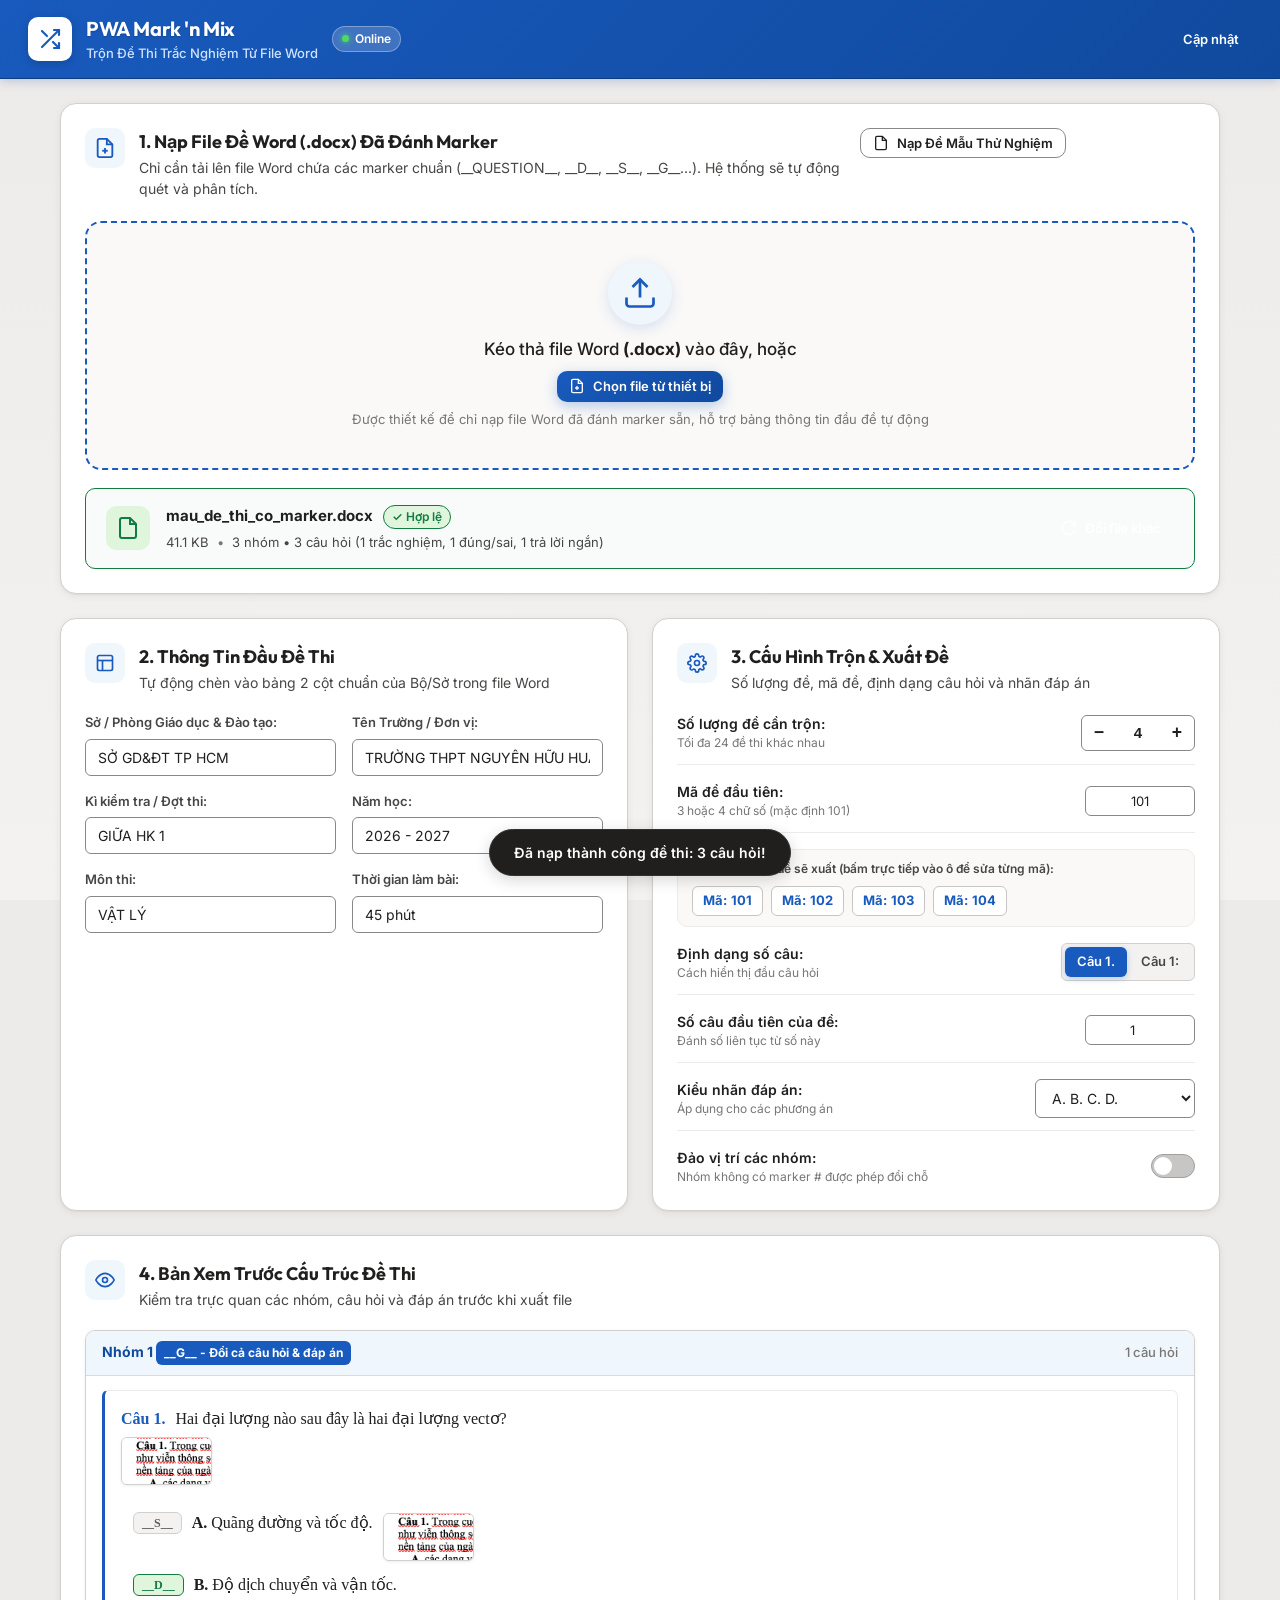
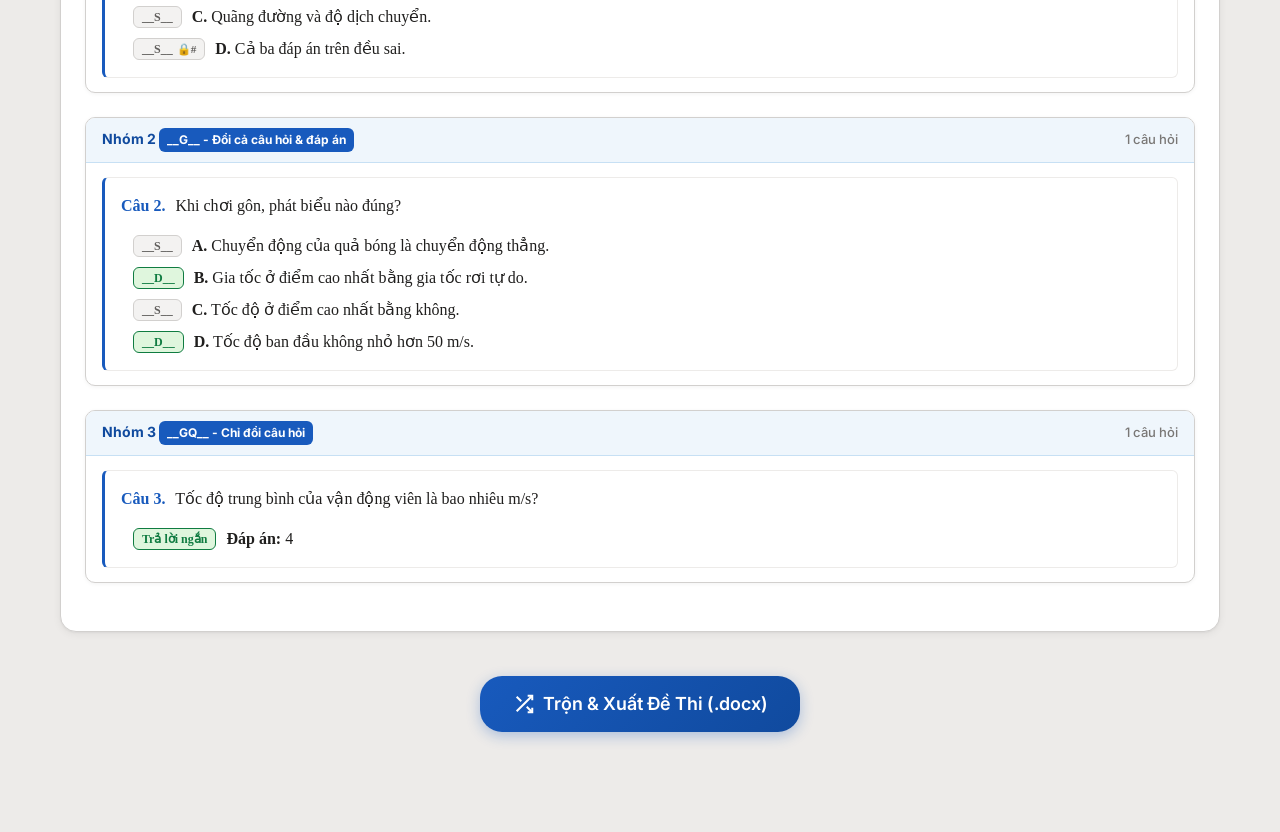
==== commit fb36029c: "refactor: remove dark/light theme toggle button from header actions" ====
--- a/index.html
+++ b/index.html
@@ -51,23 +51,6 @@
       </div>
 
       <div class="header-actions">
-        <!-- Chuyển đổi Dark/Light mode (Mặc định Light Theme phong cách Microsoft Word) -->
-        <button id="btnThemeToggle" class="btn-icon" aria-label="Chuyển giao diện Sáng / Tối" title="Chuyển đổi Sáng / Tối">
-          <svg class="icon-sun hidden" width="20" height="20" viewBox="0 0 24 24" fill="none" stroke="currentColor" stroke-width="2">
-            <circle cx="12" cy="12" r="5"></circle>
-            <line x1="12" y1="1" x2="12" y2="3"></line>
-            <line x1="12" y1="21" x2="12" y2="23"></line>
-            <line x1="4.22" y1="4.22" x2="5.64" y2="5.64"></line>
-            <line x1="18.36" y1="18.36" x2="19.78" y2="19.78"></line>
-            <line x1="1" y1="12" x2="3" y2="12"></line>
-            <line x1="21" y1="12" x2="23" y2="12"></line>
-            <line x1="4.22" y1="19.78" x2="5.64" y2="18.36"></line>
-            <line x1="18.36" y1="5.64" x2="19.78" y2="4.22"></line>
-          </svg>
-          <svg class="icon-moon" width="20" height="20" viewBox="0 0 24 24" fill="none" stroke="currentColor" stroke-width="2">
-            <path d="M21 12.79A9 9 0 1 1 11.21 3 7 7 0 0 0 21 12.79z"></path>
-          </svg>
-        </button>
 
         <!-- Nút Cập nhật ứng dụng PWA -->
         <button id="btnUpdateApp" class="btn btn-ghost btn-sm" aria-label="Cập nhật ứng dụng" title="Cập nhật phiên bản mới nhất">
--- a/css/style.css
+++ b/css/style.css
@@ -1004,7 +1004,7 @@
   border-radius: var(--radius-sm);
   display: flex;
   flex-direction: column;
-  gap: 10px;
+  gap: 12px;
   font-family: 'Times New Roman', Times, serif;
   font-size: 1rem; /* 12pt */
 }
@@ -1014,6 +1014,11 @@
   font-size: 1rem;
   color: var(--text-primary);
   line-height: 1.5;
+  margin-bottom: 4px;
+}
+
+.question-title-line .exam-img-frame {
+  margin: 6px 0 10px 0;
 }
 
 .question-qnum {
@@ -1025,27 +1030,30 @@
 .answers-grid {
   display: flex;
   flex-direction: column;
-  gap: 6px;
+  gap: 8px;
   padding-left: 12px;
 }
 
 .answer-item {
   display: flex;
   align-items: flex-start;
-  gap: 8px;
-  font-size: 0.875rem;
-  line-height: 1.4;
+  gap: 10px;
+  font-size: 1rem;
+  line-height: 1.5;
 }
 
 .ans-pill {
   display: inline-flex;
   align-items: center;
+  justify-content: center;
   gap: 4px;
-  padding: 1px 7px;
-  border-radius: var(--radius-sm);
+  padding: 1px 8px;
+  border-radius: var(--radius-sm, 4px);
   font-size: 0.75rem;
   font-weight: 700;
   flex-shrink: 0;
+  height: 22px;
+  line-height: 22px;
   margin-top: 1px;
 }
 
@@ -1068,6 +1076,8 @@
 .answer-text {
   color: var(--text-primary);
   flex: 1;
+  min-width: 0;
+  line-height: 1.5;
   word-break: break-word;
 }
 
@@ -1090,19 +1100,22 @@
    Exam Image Display (Bảo toàn chuẩn Frame & Tỉ lệ từ file Word gốc)
    ========================================================================== */
 .exam-img-frame {
-  display: inline-flex;
-  align-items: center;
-  justify-content: center;
+  display: inline-block;
+  vertical-align: top;
   max-width: 100%;
-  vertical-align: middle;
-  margin: 4px 6px;
+  margin: 2px 6px;
+}
+
+.answer-item .exam-img-frame {
+  margin: 2px 6px 4px 6px;
+  vertical-align: top;
 }
 
 .exam-preview-img {
-  display: inline-block;
+  display: block;
   max-width: 100%;
   height: auto;
-  border-radius: var(--radius-sm, 6px);
+  border-radius: var(--radius-sm, 4px);
   border: 1px solid var(--border-medium);
   background: #ffffff;
   box-shadow: 0 1px 3px rgba(0, 0, 0, 0.08);
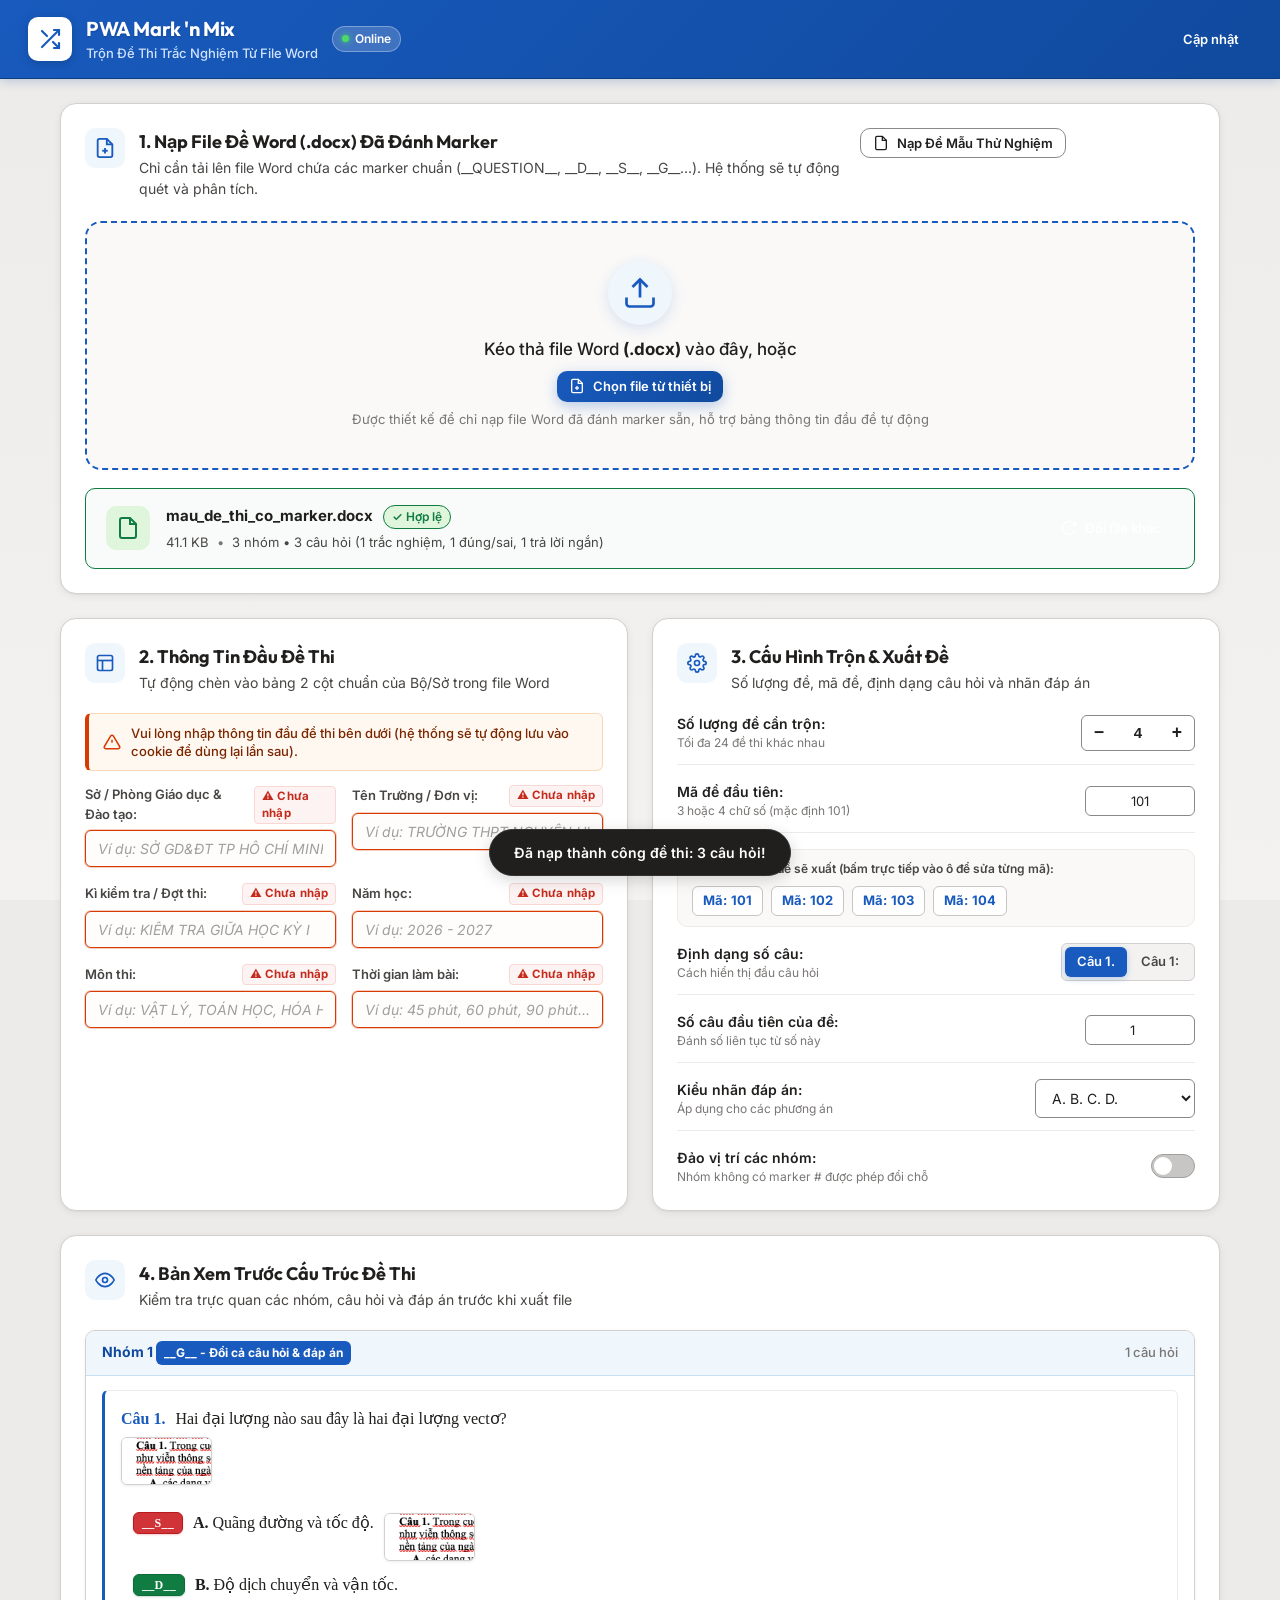
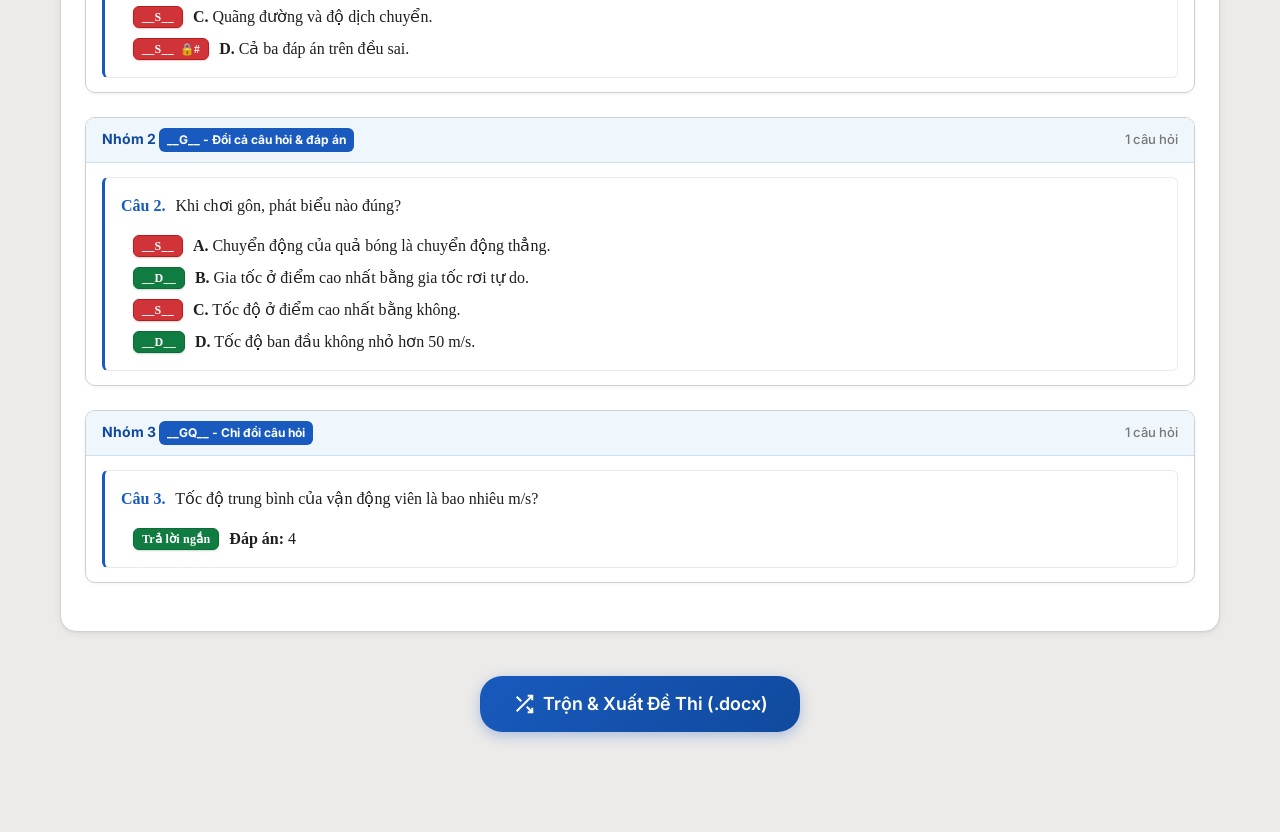
==== commit 20b3e031: "feat: enforce light theme only, solid badges (__D__ green, __S__ red), cookie cache & input hints/wa" ====
--- a/index.html
+++ b/index.html
@@ -203,35 +203,63 @@
             </div>
           </div>
 
+          <!-- Thông báo cảnh báo khi chưa nhập đủ thông tin đầu đề thi -->
+          <div id="headerWarningNotice" class="header-warning-notice hidden" role="status">
+            <svg width="18" height="18" viewBox="0 0 24 24" fill="none" stroke="currentColor" stroke-width="2" class="warning-icon">
+              <path d="M10.29 3.86L1.82 18a2 2 0 0 0 1.71 3h16.94a2 2 0 0 0 1.71-3L13.71 3.86a2 2 0 0 0-3.42 0z"></path>
+              <line x1="12" y1="9" x2="12" y2="13"></line>
+              <line x1="12" y1="17" x2="12.01" y2="17"></line>
+            </svg>
+            <span class="warning-text">Vui lòng nhập thông tin đầu đề thi bên dưới (hệ thống sẽ tự động lưu vào cookie để dùng lại lần sau).</span>
+          </div>
+
           <div class="form-grid">
-            <div class="form-group">
-              <label for="inpSoGD" class="form-label">Sở / Phòng Giáo dục &amp; Đào tạo:</label>
-              <input type="text" id="inpSoGD" class="form-input" value="SỞ GD&ĐT TP HCM" placeholder="Ví dụ: SỞ GD&ĐT TP HCM">
-            </div>
-
-            <div class="form-group">
-              <label for="inpTruong" class="form-label">Tên Trường / Đơn vị:</label>
-              <input type="text" id="inpTruong" class="form-input" value="TRƯỜNG THPT NGUYỄN HỮU HUÂN" placeholder="Ví dụ: TRƯỜNG THPT NGUYỄN HỮU HUÂN">
-            </div>
-
-            <div class="form-group">
-              <label for="inpKiKiemTra" class="form-label">Kì kiểm tra / Đợt thi:</label>
-              <input type="text" id="inpKiKiemTra" class="form-input" value="GIỮA HK 1" placeholder="Ví dụ: GIỮA HK 1, CUỐI KÌ 1...">
-            </div>
-
-            <div class="form-group">
-              <label for="inpNamHoc" class="form-label">Năm học:</label>
-              <input type="text" id="inpNamHoc" class="form-input" value="2026 - 2027" placeholder="Ví dụ: 2026 - 2027">
-            </div>
-
-            <div class="form-group">
-              <label for="inpMon" class="form-label">Môn thi:</label>
-              <input type="text" id="inpMon" class="form-input" value="VẬT LÝ" placeholder="Ví dụ: VẬT LÝ, TOÁN...">
-            </div>
-
-            <div class="form-group">
-              <label for="inpThoiGian" class="form-label">Thời gian làm bài:</label>
-              <input type="text" id="inpThoiGian" class="form-input" value="45 phút" placeholder="Ví dụ: 45 phút, 50 phút...">
+            <div class="form-group" data-field="inpSoGD">
+              <div class="form-label-row">
+                <label for="inpSoGD" class="form-label">Sở / Phòng Giáo dục &amp; Đào tạo:</label>
+                <span class="field-warning-tag hidden" id="warn_inpSoGD">⚠️ Chưa nhập</span>
+              </div>
+              <input type="text" id="inpSoGD" class="form-input header-cached-input" value="" placeholder="Ví dụ: SỞ GD&ĐT TP HỒ CHÍ MINH">
+            </div>
+
+            <div class="form-group" data-field="inpTruong">
+              <div class="form-label-row">
+                <label for="inpTruong" class="form-label">Tên Trường / Đơn vị:</label>
+                <span class="field-warning-tag hidden" id="warn_inpTruong">⚠️ Chưa nhập</span>
+              </div>
+              <input type="text" id="inpTruong" class="form-input header-cached-input" value="" placeholder="Ví dụ: TRƯỜNG THPT NGUYỄN HỮU HUÂN">
+            </div>
+
+            <div class="form-group" data-field="inpKiKiemTra">
+              <div class="form-label-row">
+                <label for="inpKiKiemTra" class="form-label">Kì kiểm tra / Đợt thi:</label>
+                <span class="field-warning-tag hidden" id="warn_inpKiKiemTra">⚠️ Chưa nhập</span>
+              </div>
+              <input type="text" id="inpKiKiemTra" class="form-input header-cached-input" value="" placeholder="Ví dụ: KIỂM TRA GIỮA HỌC KỲ I">
+            </div>
+
+            <div class="form-group" data-field="inpNamHoc">
+              <div class="form-label-row">
+                <label for="inpNamHoc" class="form-label">Năm học:</label>
+                <span class="field-warning-tag hidden" id="warn_inpNamHoc">⚠️ Chưa nhập</span>
+              </div>
+              <input type="text" id="inpNamHoc" class="form-input header-cached-input" value="" placeholder="Ví dụ: 2026 - 2027">
+            </div>
+
+            <div class="form-group" data-field="inpMon">
+              <div class="form-label-row">
+                <label for="inpMon" class="form-label">Môn thi:</label>
+                <span class="field-warning-tag hidden" id="warn_inpMon">⚠️ Chưa nhập</span>
+              </div>
+              <input type="text" id="inpMon" class="form-input header-cached-input" value="" placeholder="Ví dụ: VẬT LÝ, TOÁN HỌC, HÓA HỌC...">
+            </div>
+
+            <div class="form-group" data-field="inpThoiGian">
+              <div class="form-label-row">
+                <label for="inpThoiGian" class="form-label">Thời gian làm bài:</label>
+                <span class="field-warning-tag hidden" id="warn_inpThoiGian">⚠️ Chưa nhập</span>
+              </div>
+              <input type="text" id="inpThoiGian" class="form-input header-cached-input" value="" placeholder="Ví dụ: 45 phút, 60 phút, 90 phút...">
             </div>
           </div>
         </section>
--- a/css/style.css
+++ b/css/style.css
@@ -4,38 +4,38 @@
    ========================================================================== */
 
 :root {
-  /* Dark Theme (Default) */
-  --bg-primary: #090d16;
-  --bg-surface: #111827;
-  --bg-surface-elevated: #1a2234;
-  --bg-surface-hover: #232f48;
-  --bg-input: #0b1120;
-  
-  --border-subtle: rgba(255, 255, 255, 0.08);
-  --border-medium: rgba(255, 255, 255, 0.15);
-  --border-focus: #6366f1;
-
-  --text-primary: #f8fafc;
-  --text-secondary: #94a3b8;
-  --text-muted: #64748b;
-
-  /* Primary Brand: Indigo & Violet */
-  --primary: #6366f1;
-  --primary-hover: #4f46e5;
-  --primary-glow: rgba(99, 102, 241, 0.35);
-  --primary-subtle: rgba(99, 102, 241, 0.12);
+  /* Microsoft Word 365 Light Theme (Duy nhất) */
+  --bg-primary: #edebe9;         /* Nền canvas xám đặc trưng trang soạn thảo Word */
+  --bg-surface: #ffffff;         /* Nền giấy trắng tinh khiết của tài liệu Word */
+  --bg-surface-elevated: #f8f9fa;/* Nền dải Ribbon & Card */
+  --bg-surface-hover: #e5e5e5;   /* Màu hover trung tính chuẩn Fluent UI */
+  --bg-input: #ffffff;           /* Ô nhập liệu nền trắng */
+
+  --border-subtle: #edebe9;
+  --border-medium: #d2d0ce;      /* Viền xám trang Word chuẩn */
+  --border-focus: #185abd;       /* Xanh dương thương hiệu Microsoft Word */
+
+  --text-primary: #201f1e;       /* Màu chữ đen than chuẩn Fluent */
+  --text-secondary: #484644;     /* Màu chữ thứ cấp */
+  --text-muted: #797775;         /* Màu chữ chú thích mờ */
+
+  /* Microsoft Word Brand Blue */
+  --primary: #185abd;            /* Xanh Word 365 */
+  --primary-hover: #104a9e;      /* Xanh Word đậm khi hover */
+  --primary-glow: rgba(24, 90, 189, 0.28);
+  --primary-subtle: rgba(24, 90, 189, 0.08);
 
   /* Semantic Colors */
-  --success: #10b981;
-  --success-glow: rgba(16, 185, 129, 0.25);
-  --success-subtle: rgba(16, 185, 129, 0.12);
-
-  --danger: #ef4444;
-  --danger-glow: rgba(239, 68, 68, 0.25);
-  --danger-subtle: rgba(239, 68, 68, 0.12);
-
-  --warning: #f59e0b;
-  --warning-subtle: rgba(245, 158, 11, 0.12);
+  --success: #107c41;            /* Xanh lá Microsoft Excel/Office */
+  --success-glow: rgba(16, 124, 65, 0.2);
+  --success-subtle: rgba(16, 124, 65, 0.08);
+
+  --danger: #c42b1c;             /* Đỏ Microsoft Office */
+  --danger-glow: rgba(196, 43, 28, 0.2);
+  --danger-subtle: rgba(196, 43, 28, 0.08);
+
+  --warning: #d83b01;            /* Cam Office */
+  --warning-subtle: rgba(216, 59, 1, 0.08);
 
   --radius-sm: 6px;
   --radius-md: 10px;
@@ -43,56 +43,38 @@
   --radius-xl: 22px;
   --radius-full: 9999px;
 
-  --shadow-sm: 0 1px 2px rgba(0, 0, 0, 0.4);
-  --shadow-md: 0 4px 12px rgba(0, 0, 0, 0.5);
-  --shadow-lg: 0 10px 28px rgba(0, 0, 0, 0.6);
-  --shadow-glow: 0 0 24px var(--primary-glow);
-
-  --font-sans: 'Inter', -apple-system, BlinkMacSystemFont, 'Segoe UI', Roboto, sans-serif;
-  --font-heading: 'Outfit', var(--font-sans);
-
-  --transition-fast: 0.15s ease;
-  --transition-normal: 0.25s cubic-bezier(0.4, 0, 0.2, 1);
-}
-
-/* Light Mode Overrides (Chuẩn Microsoft Word 365 Light Theme) */
-[data-theme="light"] {
-  --bg-primary: #edebe9;         /* Nền canvas xám đặc trưng trang soạn thảo Word */
-  --bg-surface: #ffffff;         /* Nền giấy trắng tinh khiết của tài liệu Word */
-  --bg-surface-elevated: #f8f9fa;/* Nền dải Ribbon & Card */
-  --bg-surface-hover: #e5e5e5;   /* Màu hover trung tính chuẩn Fluent UI */
-  --bg-input: #ffffff;           /* Ô nhập liệu nền trắng */
-
-  --border-subtle: #edebe9;
-  --border-medium: #d2d0ce;      /* Viền xám trang Word chuẩn */
-  --border-focus: #185abd;       /* Xanh dương thương hiệu Microsoft Word */
-
-  --text-primary: #201f1e;       /* Màu chữ đen than chuẩn Fluent */
-  --text-secondary: #484644;     /* Màu chữ thứ cấp */
-  --text-muted: #797775;         /* Màu chữ chú thích mờ */
-
-  /* Microsoft Word Brand Blue */
-  --primary: #185abd;            /* Xanh Word 365 */
-  --primary-hover: #104a9e;      /* Xanh Word đậm khi hover */
-  --primary-glow: rgba(24, 90, 189, 0.28);
-  --primary-subtle: rgba(24, 90, 189, 0.08);
-
-  /* Semantic Colors */
-  --success: #107c41;            /* Xanh lá Microsoft Excel/Office */
-  --success-glow: rgba(16, 124, 65, 0.2);
-  --success-subtle: rgba(16, 124, 65, 0.08);
-
-  --danger: #a80000;             /* Đỏ mận Microsoft Office */
-  --danger-glow: rgba(168, 0, 0, 0.2);
-  --danger-subtle: rgba(168, 0, 0, 0.08);
-
-  --warning: #d83b01;            /* Cam Office */
-  --warning-subtle: rgba(216, 59, 1, 0.08);
-
   --shadow-sm: 0 1px 3px rgba(0, 0, 0, 0.07);
   --shadow-md: 0 3px 10px rgba(0, 0, 0, 0.07), 0 1px 3px rgba(0, 0, 0, 0.04);
   --shadow-lg: 0 8px 24px rgba(0, 0, 0, 0.1), 0 2px 6px rgba(0, 0, 0, 0.05);
   --shadow-glow: 0 0 18px rgba(24, 90, 189, 0.25);
+
+  --font-sans: 'Inter', -apple-system, BlinkMacSystemFont, 'Segoe UI', Roboto, sans-serif;
+  --font-heading: 'Outfit', var(--font-sans);
+
+  --transition-fast: 0.15s ease;
+  --transition-normal: 0.25s cubic-bezier(0.4, 0, 0.2, 1);
+}
+
+[data-theme="light"] {
+  /* Đồng bộ đầy đủ các biến cho data-theme="light" */
+  --bg-primary: #edebe9;
+  --bg-surface: #ffffff;
+  --bg-surface-elevated: #f8f9fa;
+  --bg-surface-hover: #e5e5e5;
+  --bg-input: #ffffff;
+  --border-subtle: #edebe9;
+  --border-medium: #d2d0ce;
+  --border-focus: #185abd;
+  --text-primary: #201f1e;
+  --text-secondary: #484644;
+  --text-muted: #797775;
+  --primary: #185abd;
+  --primary-hover: #104a9e;
+  --primary-glow: rgba(24, 90, 189, 0.28);
+  --primary-subtle: rgba(24, 90, 189, 0.08);
+  --success: #107c41;
+  --danger: #c42b1c;
+  --warning: #d83b01;
 }
 
 /* Base Reset */
@@ -114,9 +96,7 @@
   color: var(--text-primary);
   line-height: 1.5;
   min-height: 100vh;
-  background-image: 
-    radial-gradient(ellipse 80% 50% at 50% -20%, rgba(99, 102, 241, 0.15), transparent),
-    radial-gradient(circle at 100% 0%, rgba(16, 185, 129, 0.08), transparent 40%);
+  background-image: linear-gradient(180deg, #edebe9 0%, #f3f2f1 100%);
   background-attachment: fixed;
 }
 
@@ -127,7 +107,7 @@
 }
 
 /* ==========================================================================
-   Header Styles
+   Header Styles (Thanh Ribbon Chuẩn Microsoft Word)
    ========================================================================== */
 .app-header {
   position: sticky;
@@ -137,10 +117,9 @@
   align-items: center;
   justify-content: space-between;
   padding: 14px 28px;
-  background-color: rgba(9, 13, 22, 0.82);
-  backdrop-filter: blur(16px);
-  -webkit-backdrop-filter: blur(16px);
-  border-bottom: 1px solid var(--border-subtle);
+  background: linear-gradient(135deg, #185abd 0%, #104a9e 100%);
+  border-bottom: 1px solid #0d3c80;
+  box-shadow: 0 2px 10px rgba(16, 74, 158, 0.25);
 }
 
 .header-brand {
@@ -651,10 +630,59 @@
   gap: 6px;
 }
 
+.form-label-row {
+  display: flex;
+  align-items: center;
+  justify-content: space-between;
+  gap: 8px;
+}
+
 .form-label {
   font-size: 0.8125rem;
   font-weight: 600;
   color: var(--text-secondary);
+}
+
+.field-warning-tag {
+  display: inline-flex;
+  align-items: center;
+  gap: 4px;
+  font-size: 0.72rem;
+  font-weight: 700;
+  color: #c42b1c;
+  background: #fdf3f2;
+  border: 1px solid #f8d7d5;
+  padding: 1px 7px;
+  border-radius: 4px;
+  letter-spacing: 0.01em;
+  animation: pulseWarning 2s infinite ease-in-out;
+}
+
+@keyframes pulseWarning {
+  0%, 100% { opacity: 0.95; }
+  50% { opacity: 0.6; }
+}
+
+.header-warning-notice {
+  display: flex;
+  align-items: center;
+  gap: 10px;
+  padding: 10px 14px;
+  margin-bottom: 14px;
+  background: #fff8f0;
+  border: 1px solid #f9d9b7;
+  border-left: 4px solid #d83b01;
+  border-radius: var(--radius-sm, 4px);
+  color: #7a2700;
+  font-size: 0.8125rem;
+  font-weight: 500;
+  line-height: 1.4;
+  transition: all var(--transition-fast);
+}
+
+.header-warning-notice .warning-icon {
+  color: #d83b01;
+  flex-shrink: 0;
 }
 
 .form-input, .form-select {
@@ -670,6 +698,23 @@
   width: 100%;
 }
 
+.form-input::placeholder {
+  color: #a19f9d;
+  font-style: italic;
+  font-weight: 400;
+}
+
+.form-input.input-warning {
+  border-color: #d83b01 !important;
+  background-color: #fffdfc !important;
+  box-shadow: 0 0 0 1px rgba(216, 59, 1, 0.25) !important;
+}
+
+.form-input.input-warning:focus {
+  border-color: #c42b1c !important;
+  box-shadow: 0 0 0 3px rgba(196, 43, 28, 0.2) !important;
+}
+
 .form-input:focus, .form-select:focus {
   border-color: var(--border-focus);
   box-shadow: 0 0 0 3px var(--primary-glow);
@@ -1055,22 +1100,27 @@
   height: 22px;
   line-height: 22px;
   margin-top: 1px;
+  letter-spacing: 0.02em;
 }
 
 .ans-pill.d {
-  background: var(--success-subtle);
-  color: var(--success);
-  border: 1px solid rgba(16, 185, 129, 0.3);
+  background-color: #107c41 !important;
+  color: #ffffff !important;
+  border: 1px solid #0e6b37 !important;
+  box-shadow: 0 1px 2px rgba(16, 124, 65, 0.25);
 }
 
 .ans-pill.s {
-  background: var(--bg-surface-hover);
-  color: var(--text-secondary);
-  border: 1px solid var(--border-subtle);
+  background-color: #d13438 !important;
+  color: #ffffff !important;
+  border: 1px solid #b71c1c !important;
+  box-shadow: 0 1px 2px rgba(209, 52, 56, 0.25);
 }
 
 .ans-pill .lock-icon {
-  font-size: 0.7rem;
+  font-size: 0.72rem;
+  color: #ffffff !important;
+  margin-left: 2px;
 }
 
 .answer-text {
@@ -1695,15 +1745,15 @@
 }
 
 [data-theme="light"] .ans-pill.d {
-  background: #dff6dd;
-  color: #107c41;
-  border: 1px solid #107c41;
+  background-color: #107c41 !important;
+  color: #ffffff !important;
+  border: 1px solid #0e6b37 !important;
 }
 
 [data-theme="light"] .ans-pill.s {
-  background: #f3f2f1;
-  color: #605e5c;
-  border: 1px solid #d2d0ce;
+  background-color: #d13438 !important;
+  color: #ffffff !important;
+  border: 1px solid #b71c1c !important;
 }
 
 [data-theme="light"] .raw-view-container {
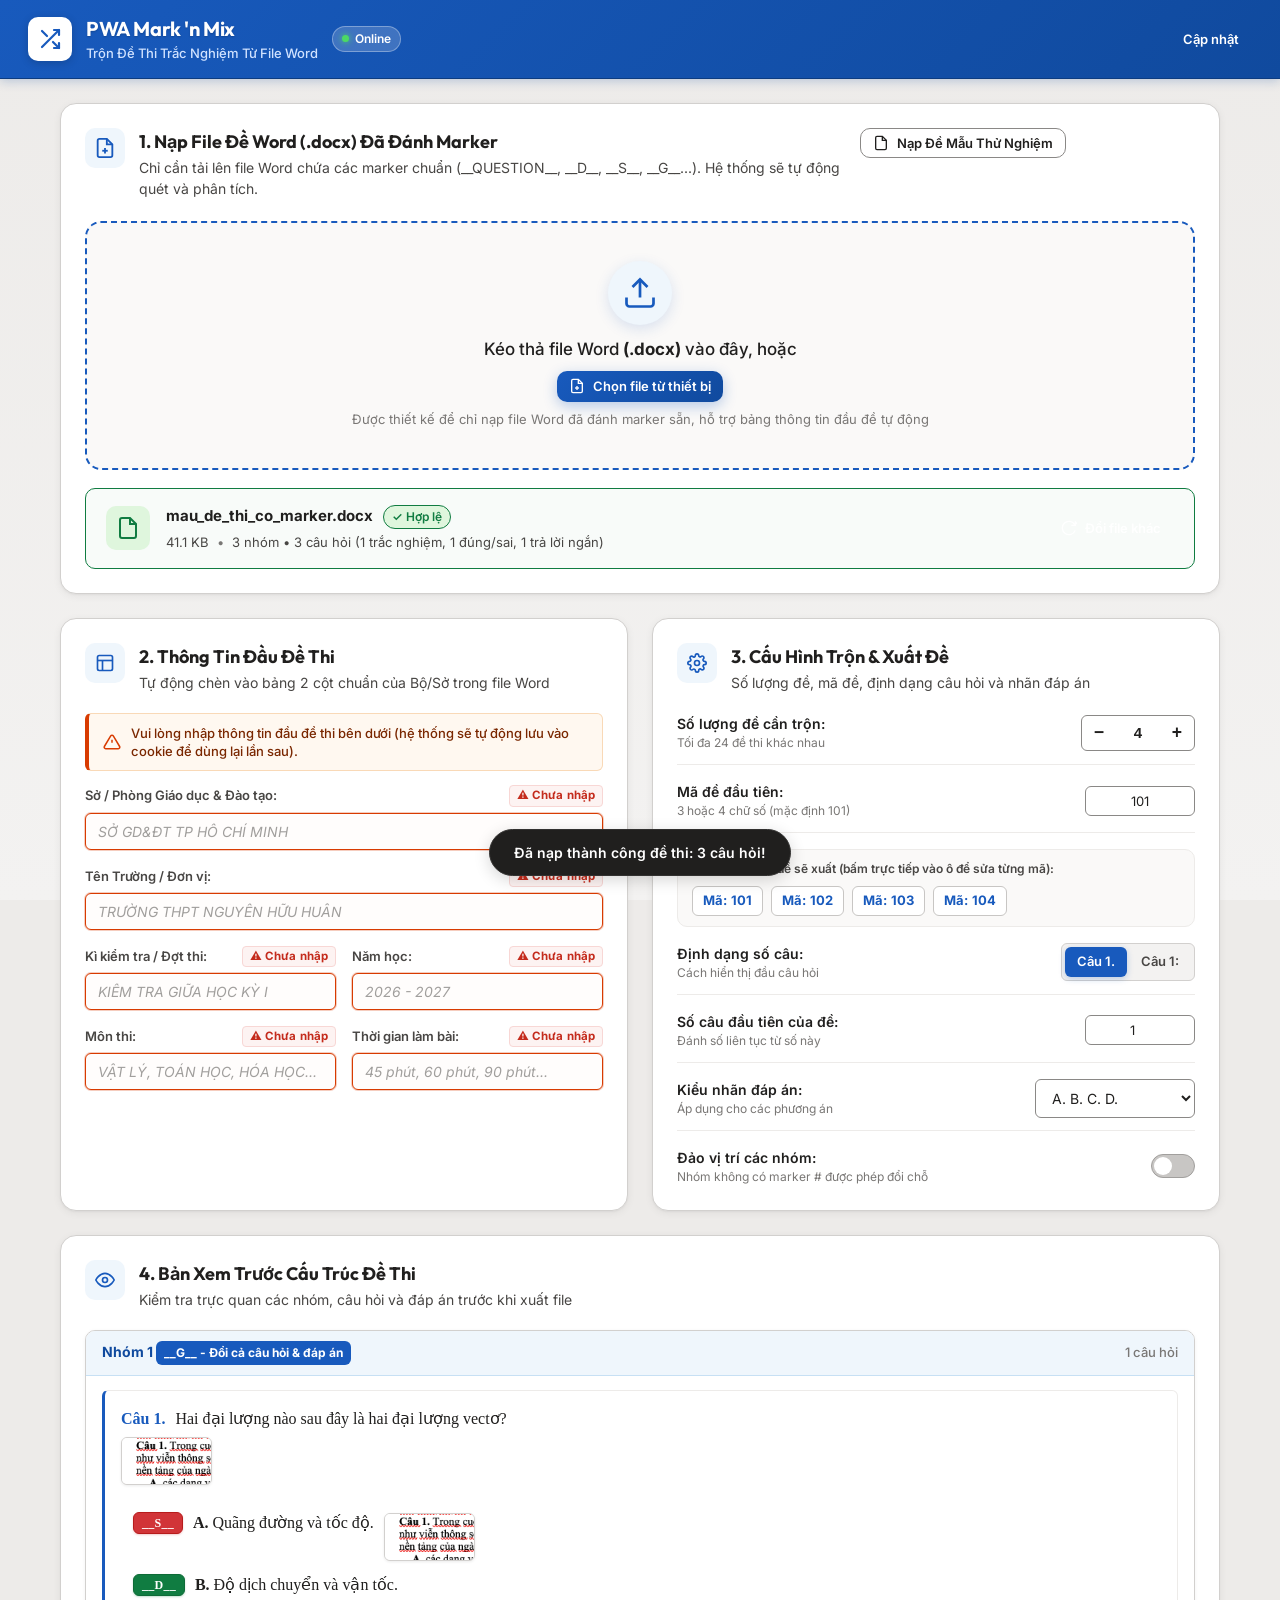
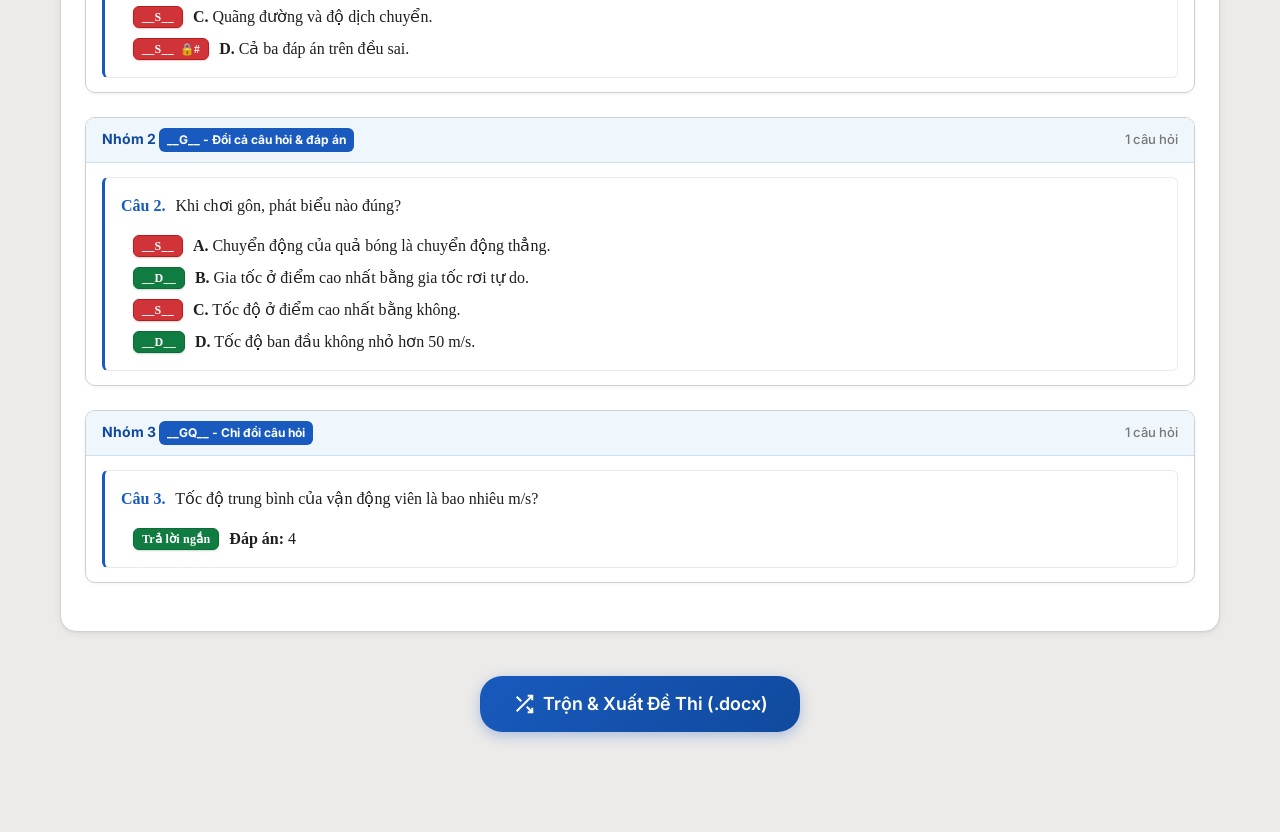
==== commit 25741945: "feat(ui): place So GD and Truong on separate rows and remove 'Ví dụ:' from hint placeholders" ====
--- a/index.html
+++ b/index.html
@@ -214,20 +214,20 @@
           </div>
 
           <div class="form-grid">
-            <div class="form-group" data-field="inpSoGD">
+            <div class="form-group full-width" data-field="inpSoGD">
               <div class="form-label-row">
                 <label for="inpSoGD" class="form-label">Sở / Phòng Giáo dục &amp; Đào tạo:</label>
                 <span class="field-warning-tag hidden" id="warn_inpSoGD">⚠️ Chưa nhập</span>
               </div>
-              <input type="text" id="inpSoGD" class="form-input header-cached-input" value="" placeholder="Ví dụ: SỞ GD&ĐT TP HỒ CHÍ MINH">
-            </div>
-
-            <div class="form-group" data-field="inpTruong">
+              <input type="text" id="inpSoGD" class="form-input header-cached-input" value="" placeholder="SỞ GD&ĐT TP HỒ CHÍ MINH">
+            </div>
+
+            <div class="form-group full-width" data-field="inpTruong">
               <div class="form-label-row">
                 <label for="inpTruong" class="form-label">Tên Trường / Đơn vị:</label>
                 <span class="field-warning-tag hidden" id="warn_inpTruong">⚠️ Chưa nhập</span>
               </div>
-              <input type="text" id="inpTruong" class="form-input header-cached-input" value="" placeholder="Ví dụ: TRƯỜNG THPT NGUYỄN HỮU HUÂN">
+              <input type="text" id="inpTruong" class="form-input header-cached-input" value="" placeholder="TRƯỜNG THPT NGUYỄN HỮU HUÂN">
             </div>
 
             <div class="form-group" data-field="inpKiKiemTra">
@@ -235,7 +235,7 @@
                 <label for="inpKiKiemTra" class="form-label">Kì kiểm tra / Đợt thi:</label>
                 <span class="field-warning-tag hidden" id="warn_inpKiKiemTra">⚠️ Chưa nhập</span>
               </div>
-              <input type="text" id="inpKiKiemTra" class="form-input header-cached-input" value="" placeholder="Ví dụ: KIỂM TRA GIỮA HỌC KỲ I">
+              <input type="text" id="inpKiKiemTra" class="form-input header-cached-input" value="" placeholder="KIỂM TRA GIỮA HỌC KỲ I">
             </div>
 
             <div class="form-group" data-field="inpNamHoc">
@@ -243,7 +243,7 @@
                 <label for="inpNamHoc" class="form-label">Năm học:</label>
                 <span class="field-warning-tag hidden" id="warn_inpNamHoc">⚠️ Chưa nhập</span>
               </div>
-              <input type="text" id="inpNamHoc" class="form-input header-cached-input" value="" placeholder="Ví dụ: 2026 - 2027">
+              <input type="text" id="inpNamHoc" class="form-input header-cached-input" value="" placeholder="2026 - 2027">
             </div>
 
             <div class="form-group" data-field="inpMon">
@@ -251,7 +251,7 @@
                 <label for="inpMon" class="form-label">Môn thi:</label>
                 <span class="field-warning-tag hidden" id="warn_inpMon">⚠️ Chưa nhập</span>
               </div>
-              <input type="text" id="inpMon" class="form-input header-cached-input" value="" placeholder="Ví dụ: VẬT LÝ, TOÁN HỌC, HÓA HỌC...">
+              <input type="text" id="inpMon" class="form-input header-cached-input" value="" placeholder="VẬT LÝ, TOÁN HỌC, HÓA HỌC...">
             </div>
 
             <div class="form-group" data-field="inpThoiGian">
@@ -259,7 +259,7 @@
                 <label for="inpThoiGian" class="form-label">Thời gian làm bài:</label>
                 <span class="field-warning-tag hidden" id="warn_inpThoiGian">⚠️ Chưa nhập</span>
               </div>
-              <input type="text" id="inpThoiGian" class="form-input header-cached-input" value="" placeholder="Ví dụ: 45 phút, 60 phút, 90 phút...">
+              <input type="text" id="inpThoiGian" class="form-input header-cached-input" value="" placeholder="45 phút, 60 phút, 90 phút...">
             </div>
           </div>
         </section>
--- a/css/style.css
+++ b/css/style.css
@@ -630,6 +630,10 @@
   gap: 6px;
 }
 
+.form-group.full-width {
+  grid-column: 1 / -1;
+}
+
 .form-label-row {
   display: flex;
   align-items: center;
@@ -1830,3 +1834,380 @@
   border: 1px solid #d2d0ce;
 }
 
+/* ==========================================================================
+   Mobile Responsive System (Tối ưu hoàn hảo cho điện thoại & tablet)
+   ========================================================================== */
+html, body {
+  overflow-x: hidden;
+  width: 100%;
+  max-width: 100%;
+  -webkit-text-size-adjust: 100%;
+}
+
+@media (max-width: 680px) {
+  /* Header trên điện thoại: gọn gàng, không tràn, không rớt dòng */
+  .app-header {
+    padding: 10px 12px;
+    gap: 8px;
+    width: 100%;
+    max-width: 100%;
+    box-sizing: border-box;
+  }
+
+  .header-brand {
+    gap: 8px;
+    min-width: 0;
+    flex: 1;
+  }
+
+  .brand-logo {
+    width: 32px;
+    height: 32px;
+    border-radius: var(--radius-sm, 6px);
+    flex-shrink: 0;
+  }
+
+  .brand-logo svg {
+    width: 18px;
+    height: 18px;
+  }
+
+  .brand-info {
+    min-width: 0;
+    flex: 1;
+    overflow: hidden;
+  }
+
+  .brand-title {
+    font-size: 0.95rem;
+    line-height: 1.2;
+    white-space: nowrap;
+    overflow: hidden;
+    text-overflow: ellipsis;
+  }
+
+  .brand-subtitle {
+    display: none !important;
+  }
+
+  .net-status-pill {
+    padding: 3px 5px;
+    gap: 0;
+    flex-shrink: 0;
+  }
+
+  .net-status-pill .status-text {
+    display: none !important;
+  }
+
+  .header-actions {
+    gap: 6px;
+    flex-shrink: 0;
+  }
+
+  .header-actions .btn-sm {
+    padding: 5px 8px;
+    font-size: 0.78rem;
+    height: 32px;
+  }
+
+  #btnUpdateApp .btn-label {
+    display: none !important;
+  }
+
+  /* Khung chính & Card trên màn hình nhỏ */
+  .main-container {
+    padding: 12px 10px 80px 10px;
+    gap: 14px;
+    width: 100%;
+    max-width: 100%;
+    box-sizing: border-box;
+    overflow-x: hidden;
+  }
+
+  .section-card {
+    padding: 16px 12px;
+    border-radius: 10px;
+    width: 100%;
+    max-width: 100%;
+    box-sizing: border-box;
+    overflow-x: hidden;
+  }
+
+  /* Tiêu đề Section & Nút nạp mẫu xếp tầng gọn gàng */
+  .section-header {
+    flex-direction: column;
+    align-items: stretch;
+    gap: 12px;
+    margin-bottom: 14px;
+  }
+
+  .section-title-group {
+    gap: 10px;
+    align-items: flex-start;
+  }
+
+  .section-icon {
+    width: 34px;
+    height: 34px;
+    border-radius: var(--radius-sm, 6px);
+    flex-shrink: 0;
+  }
+
+  .section-title {
+    font-size: 1rem;
+    line-height: 1.35;
+  }
+
+  .section-desc {
+    font-size: 0.8125rem;
+    line-height: 1.4;
+  }
+
+  .upload-header-actions {
+    width: 100%;
+    display: flex;
+    flex-direction: column;
+    gap: 8px;
+  }
+
+  .upload-header-actions .btn {
+    width: 100%;
+    justify-content: center;
+    height: 38px;
+    font-size: 0.8125rem;
+  }
+
+  /* Vùng kéo thả file Dropzone */
+  .dropzone {
+    padding: 24px 14px;
+    border-radius: var(--radius-md, 10px);
+  }
+
+  .dropzone-icon-circle {
+    width: 46px;
+    height: 46px;
+    margin-bottom: 8px;
+  }
+
+  .dropzone-text h3 {
+    font-size: 0.9375rem;
+  }
+
+  .dropzone-text p {
+    font-size: 0.8rem;
+  }
+
+  /* Thẻ thông tin file nạp */
+  .loaded-file-header {
+    flex-direction: column;
+    align-items: stretch;
+    gap: 10px;
+  }
+
+  .loaded-file-icon {
+    width: 36px;
+    height: 36px;
+  }
+
+  .file-name-row {
+    flex-wrap: wrap;
+    gap: 6px;
+  }
+
+  .file-name {
+    font-size: 0.875rem;
+  }
+
+  .file-meta-row {
+    flex-wrap: wrap;
+    font-size: 0.75rem;
+    gap: 4px;
+  }
+
+  #btnChangeFile {
+    width: 100%;
+    justify-content: center;
+    border: 1px solid var(--border-medium);
+  }
+
+  /* Form Thông Tin Đầu Đề Thi: 1 cột, font-size 16px chống tự zoom iOS */
+  .form-grid {
+    grid-template-columns: 1fr !important;
+    gap: 12px;
+  }
+
+  .form-input {
+    font-size: 16px;
+    padding: 10px 12px;
+    border-radius: var(--radius-sm, 6px);
+  }
+
+  .form-label-row {
+    flex-wrap: wrap;
+    gap: 4px;
+  }
+
+  .field-warning-tag {
+    font-size: 0.7rem;
+    padding: 1px 6px;
+  }
+
+  .header-warning-notice {
+    padding: 8px 10px;
+    font-size: 0.78rem;
+    gap: 8px;
+  }
+
+  /* Phần Cấu Hình Đề Thi */
+  .option-row {
+    flex-direction: column;
+    align-items: stretch;
+    gap: 8px;
+    padding-bottom: 12px;
+  }
+
+  .segmented-control {
+    width: 100%;
+    display: flex;
+  }
+
+  .segment-item {
+    flex: 1;
+    text-align: center;
+  }
+
+  .segment-item span {
+    width: 100%;
+    justify-content: center;
+    display: inline-flex;
+    font-size: 0.8125rem;
+    padding: 6px 4px;
+  }
+
+  .stepper-box {
+    align-self: flex-start;
+  }
+
+  .exam-codes-container {
+    gap: 6px;
+  }
+
+  .code-chip {
+    padding: 4px 8px;
+    font-size: 0.8125rem;
+  }
+
+  /* Khung Xem Trước Đề Thi */
+  .preview-group-header {
+    flex-wrap: wrap;
+    gap: 6px;
+    padding: 8px 10px;
+    font-size: 0.8125rem;
+  }
+
+  .preview-questions-list {
+    padding: 10px 8px;
+    gap: 10px;
+  }
+
+  .question-card {
+    padding: 12px 10px;
+  }
+
+  .question-title-row {
+    gap: 8px;
+    font-size: 0.9375rem;
+    line-height: 1.5;
+  }
+
+  .answers-grid {
+    padding-left: 0;
+    gap: 8px;
+  }
+
+  .answer-item {
+    gap: 8px;
+    font-size: 0.9375rem;
+  }
+
+  .ans-pill {
+    font-size: 0.72rem;
+    height: 20px;
+    line-height: 20px;
+    padding: 1px 6px;
+  }
+
+  /* Ảnh hiển thị co dãn an toàn trên điện thoại */
+  .exam-img-frame {
+    max-width: 100% !important;
+  }
+
+  .exam-preview-img {
+    max-width: 100% !important;
+    height: auto !important;
+  }
+
+  /* Nút Trộn Đề Thi dưới cùng */
+  .action-footer {
+    padding: 12px 10px;
+    width: 100%;
+  }
+
+  .btn-mix {
+    width: 100%;
+    min-width: 0 !important;
+    max-width: 100%;
+    height: 48px;
+    font-size: 1rem;
+    border-radius: 10px;
+  }
+
+  /* Hộp thoại Dialog Modal */
+  .modal-backdrop {
+    padding: 8px;
+  }
+
+  .modal-panel {
+    width: 100%;
+    max-height: 92vh;
+    border-radius: 10px;
+  }
+
+  .modal-header {
+    padding: 12px 14px;
+  }
+
+  .modal-body {
+    padding: 14px 12px;
+  }
+
+  .modal-footer {
+    padding: 12px 14px;
+    flex-wrap: wrap;
+    gap: 8px;
+  }
+
+  .modal-footer .btn {
+    flex: 1;
+    min-width: 120px;
+  }
+
+  .matrix-table-wrap {
+    width: 100%;
+    overflow-x: auto;
+    -webkit-overflow-scrolling: touch;
+  }
+}
+
+@media (max-width: 400px) {
+  .brand-title {
+    font-size: 0.875rem;
+  }
+
+  #btnUpdateApp .btn-label {
+    display: none;
+  }
+}
+
+
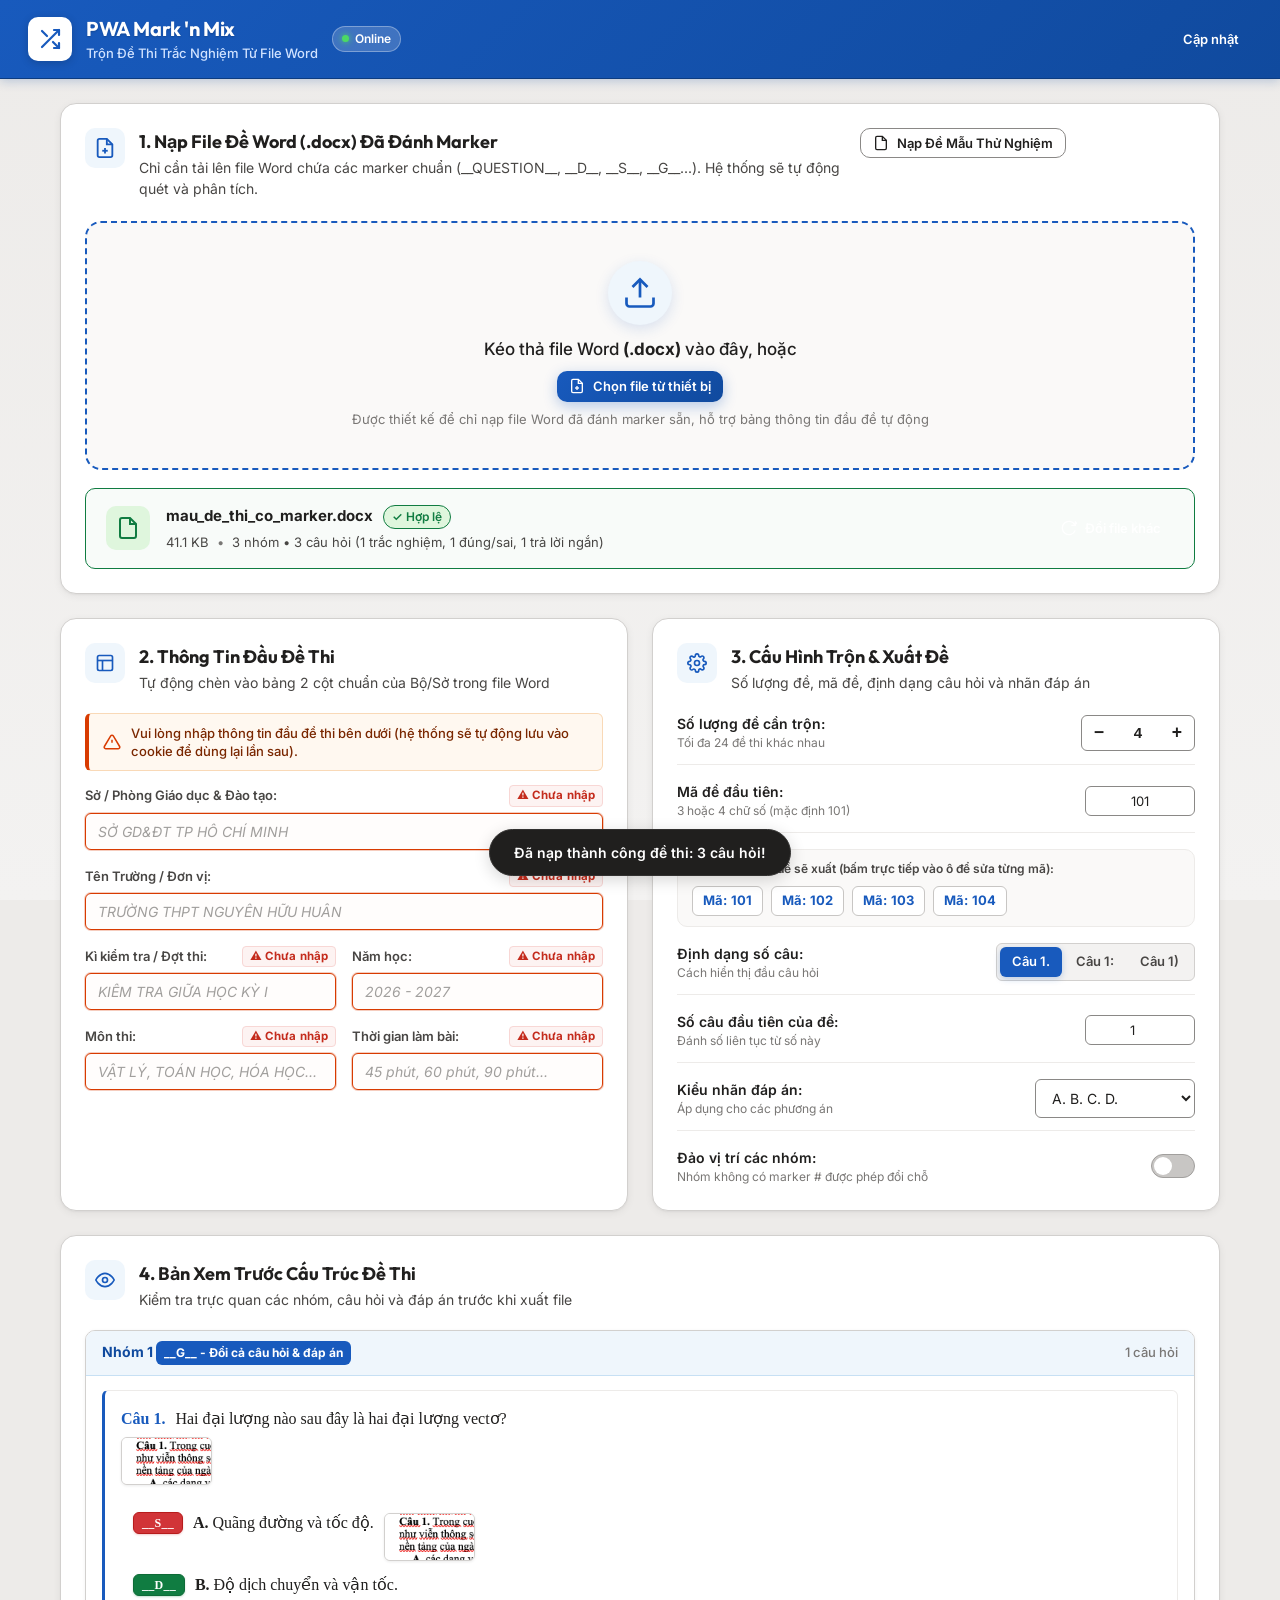
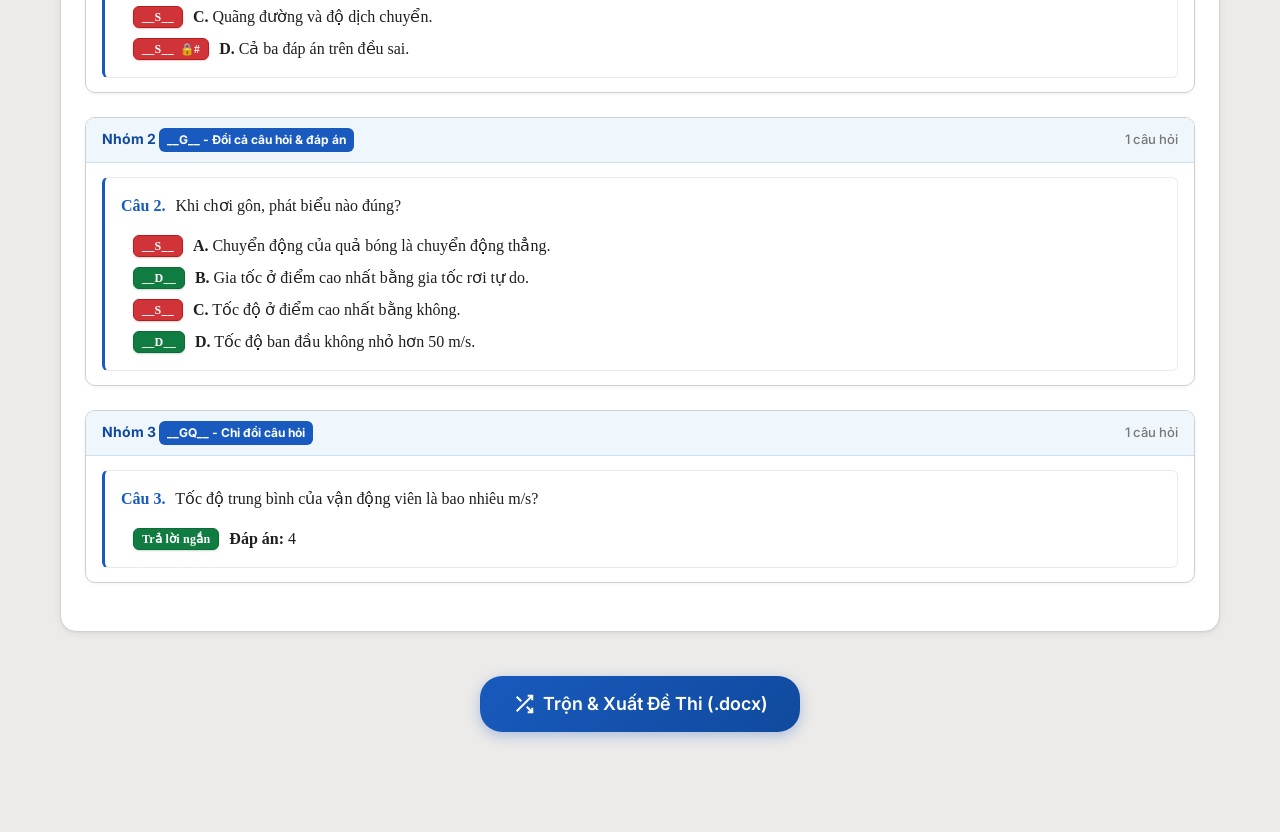
==== commit c20273d1: "feat(config): add 'Câu 1)' numbering format and update preview instantly on config change" ====
--- a/index.html
+++ b/index.html
@@ -325,6 +325,10 @@
                   <input type="radio" name="radioNumbering" value="colon">
                   <span>Câu 1:</span>
                 </label>
+                <label class="segment-item">
+                  <input type="radio" name="radioNumbering" value="paren">
+                  <span>Câu 1)</span>
+                </label>
               </div>
             </div>
 
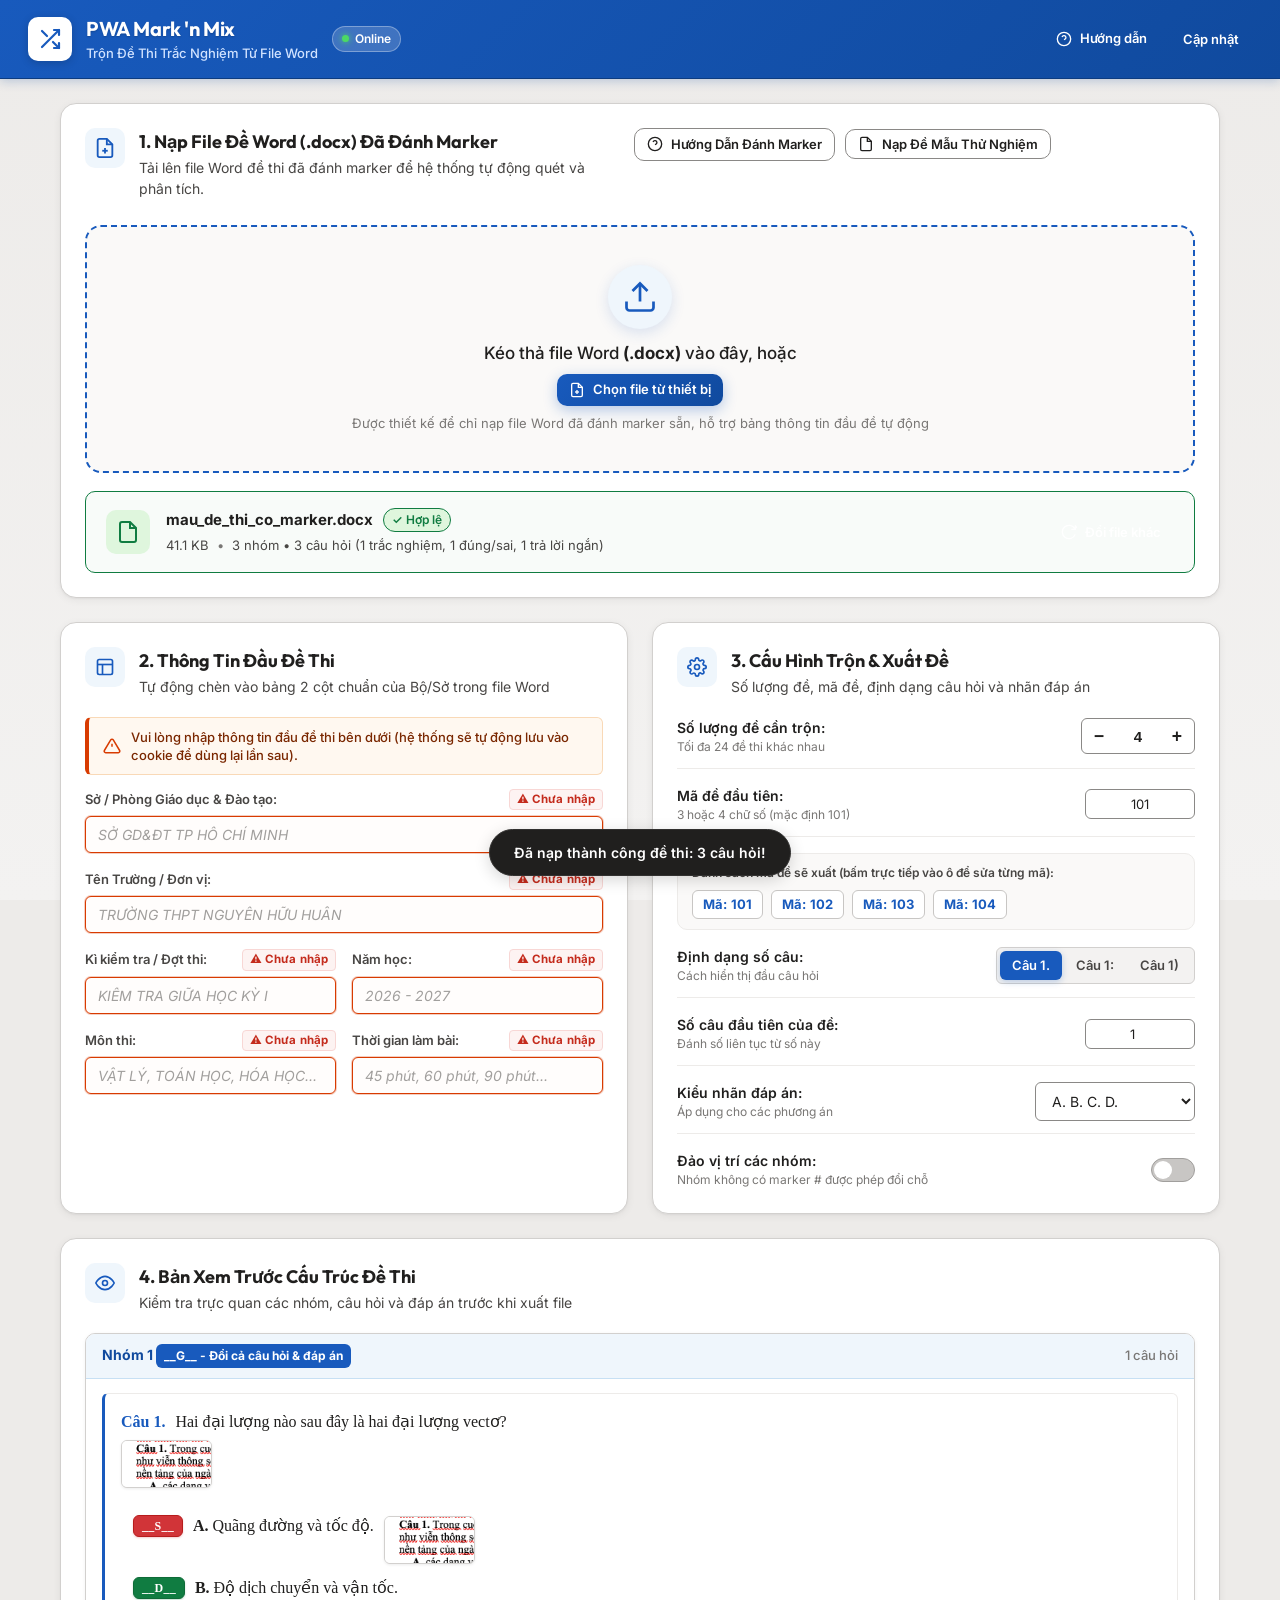
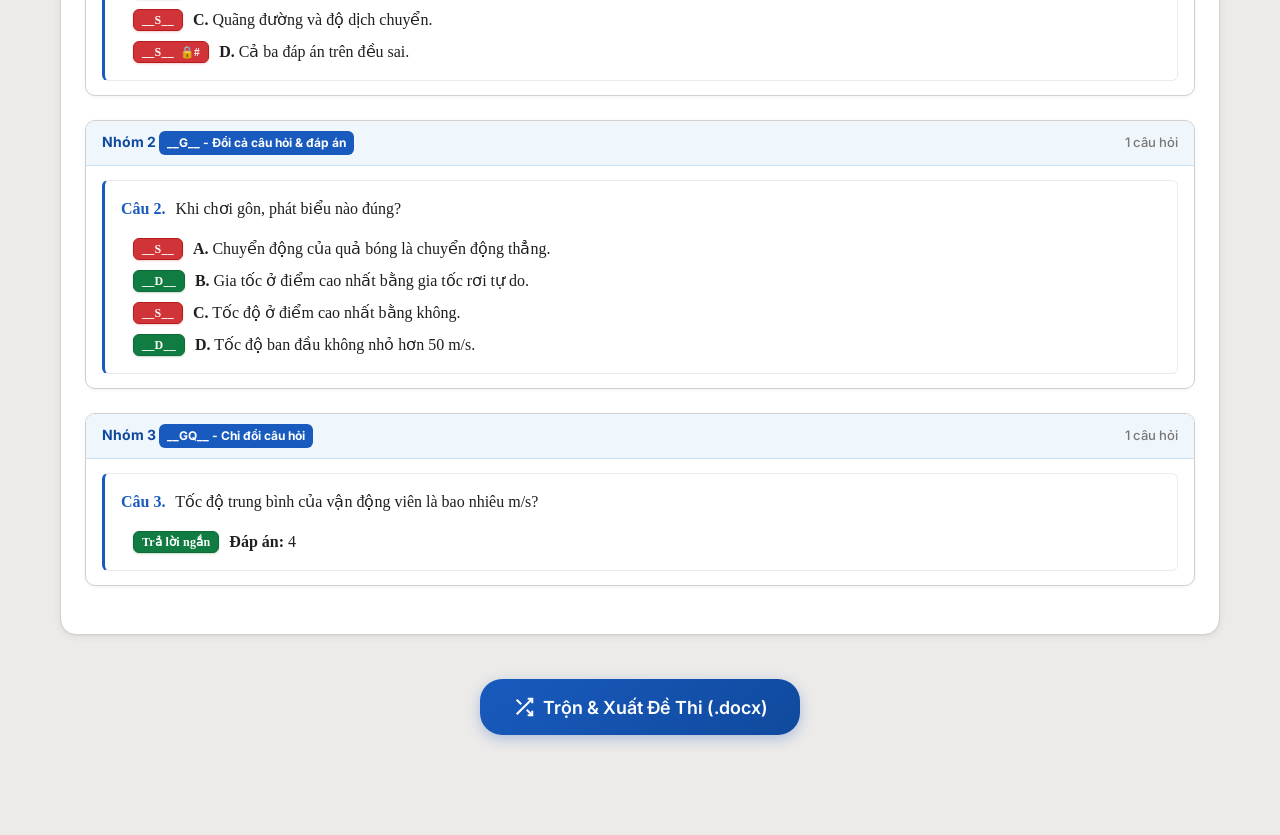
==== commit 69be2829: "feat(docs): create dedicated guide page huong-dan-marker.html and link from main app" ====
--- a/index.html
+++ b/index.html
@@ -51,6 +51,15 @@
       </div>
 
       <div class="header-actions">
+        <!-- Nút Mở trang Hướng dẫn đánh marker -->
+        <a href="./huong-dan-marker.html" target="_blank" class="btn btn-ghost btn-sm" aria-label="Hướng dẫn sử dụng marker" title="Xem hướng dẫn chi tiết quy tắc đánh marker">
+          <svg width="16" height="16" viewBox="0 0 24 24" fill="none" stroke="currentColor" stroke-width="2">
+            <circle cx="12" cy="12" r="10"></circle>
+            <path d="M9.09 9a3 3 0 0 1 5.83 1c0 2-3 3-3 3"></path>
+            <line x1="12" y1="17" x2="12.01" y2="17"></line>
+          </svg>
+          <span class="btn-label">Hướng dẫn</span>
+        </a>
 
         <!-- Nút Cập nhật ứng dụng PWA -->
         <button id="btnUpdateApp" class="btn btn-ghost btn-sm" aria-label="Cập nhật ứng dụng" title="Cập nhật phiên bản mới nhất">
@@ -89,10 +98,18 @@
             </div>
             <div>
               <h2 id="uploadHeading" class="section-title">1. Nạp File Đề Word (.docx) Đã Đánh Marker</h2>
-              <p class="section-desc">Chỉ cần tải lên file Word chứa các marker chuẩn (__QUESTION__, __D__, __S__, __G__...). Hệ thống sẽ tự động quét và phân tích.</p>
+              <p class="section-desc">Tải lên file Word đề thi đã đánh marker để hệ thống tự động quét và phân tích.</p>
             </div>
           </div>
           <div class="upload-header-actions">
+            <a id="btnOpenGuide" href="./huong-dan-marker.html" target="_blank" class="btn btn-secondary btn-sm" title="Mở trang hướng dẫn chi tiết quy tắc đánh marker đề thi">
+              <svg width="16" height="16" viewBox="0 0 24 24" fill="none" stroke="currentColor" stroke-width="2">
+                <circle cx="12" cy="12" r="10"></circle>
+                <path d="M9.09 9a3 3 0 0 1 5.83 1c0 2-3 3-3 3"></path>
+                <line x1="12" y1="17" x2="12.01" y2="17"></line>
+              </svg>
+              <span>Hướng Dẫn Đánh Marker</span>
+            </a>
             <button id="btnLoadSample" class="btn btn-secondary btn-sm" type="button" title="Nạp đề mẫu có sẵn để trải nghiệm ngay">
               <svg width="16" height="16" viewBox="0 0 24 24" fill="none" stroke="currentColor" stroke-width="2">
                 <path d="M14 2H6a2 2 0 0 0-2 2v16a2 2 0 0 0 2 2h12a2 2 0 0 0 2-2V8z"></path>
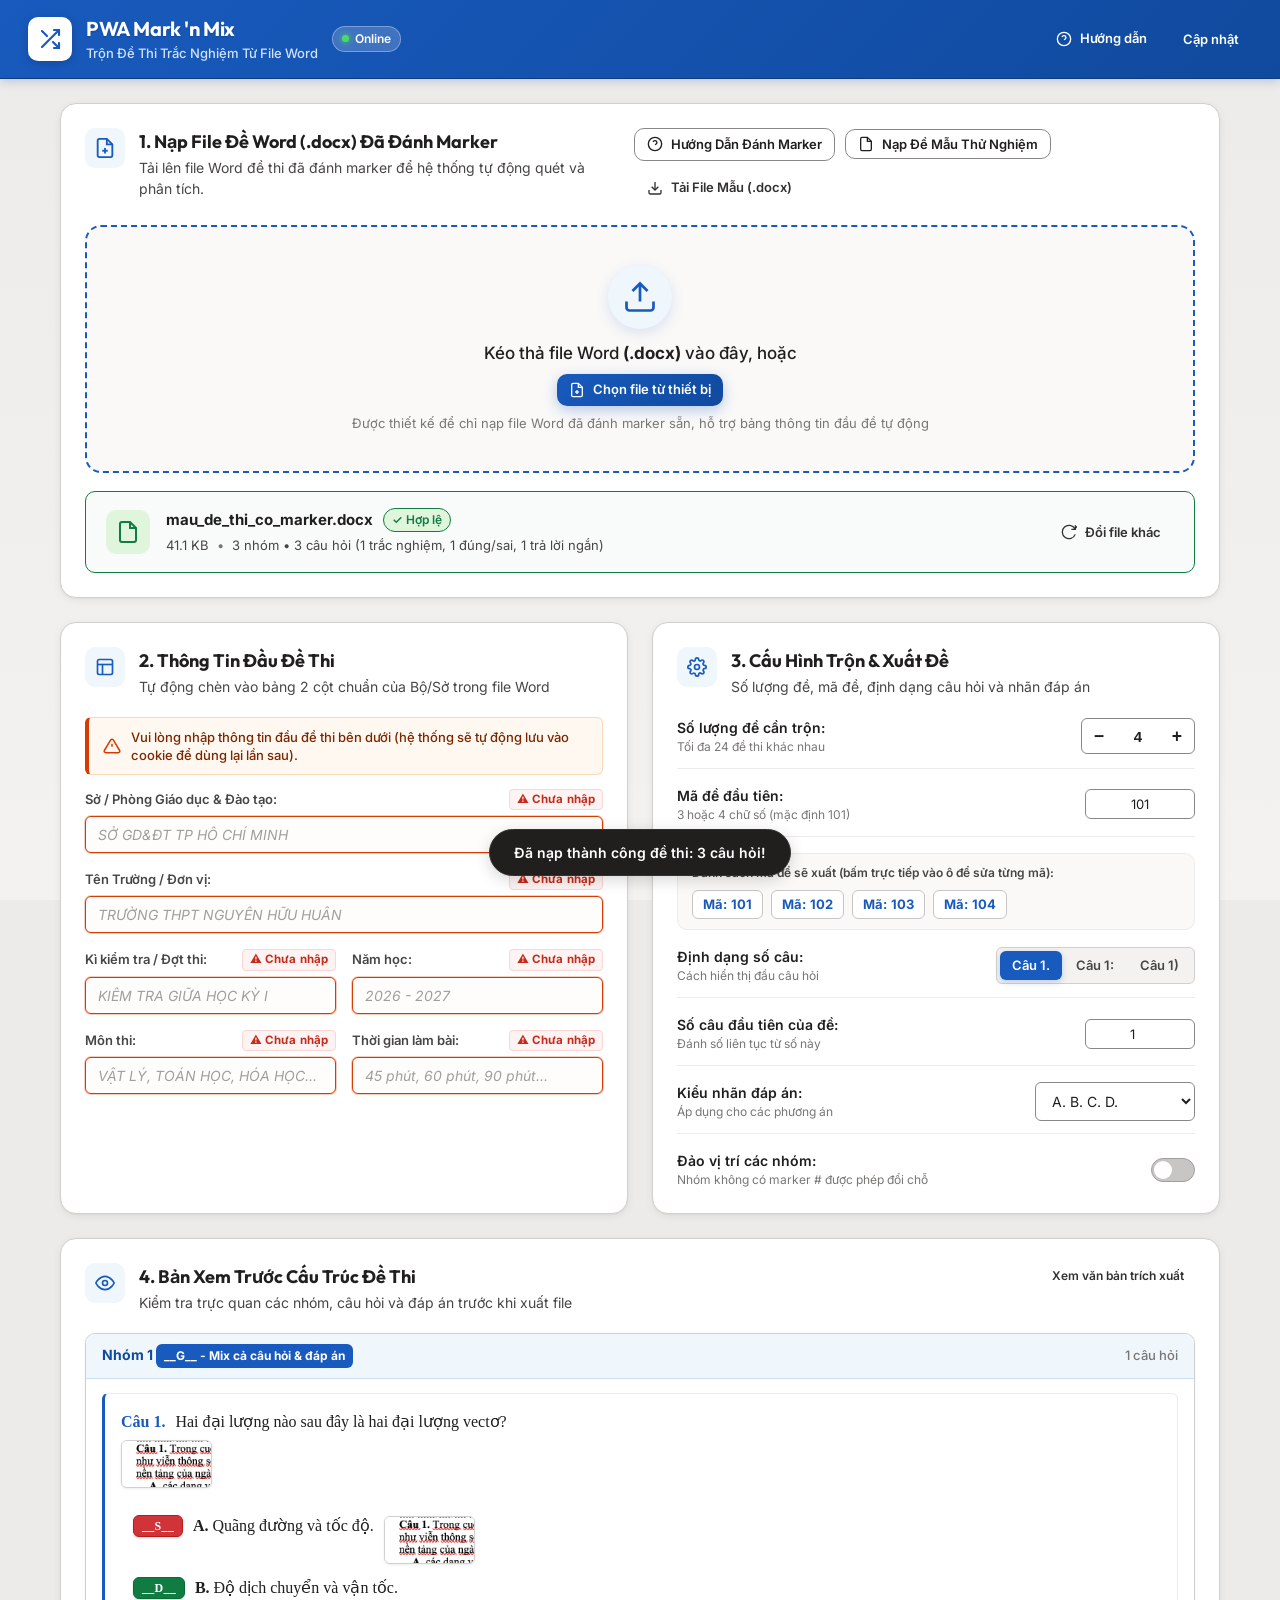
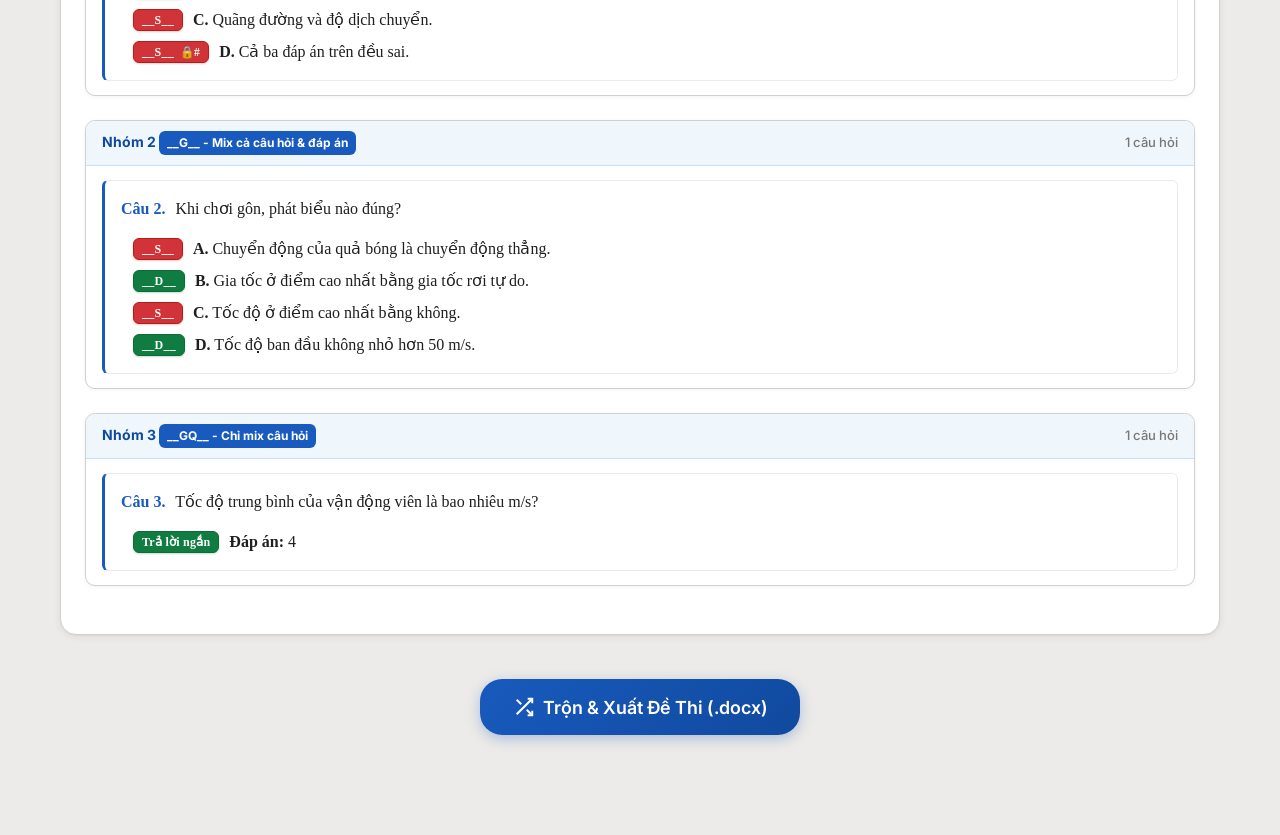
==== commit 08cda90f: "feat: add end-of-exam line detection and non-inline image extraction for docx parsing" ====
--- a/index.html
+++ b/index.html
@@ -196,6 +196,57 @@
               <span class="error-banner-title">Phát hiện lỗi cú pháp marker trong file Word:</span>
             </div>
             <ul id="errorList" class="error-list"></ul>
+          </div>
+
+          <!-- Thông báo cảnh báo ảnh không phải InLine -->
+          <div id="imageWarningBanner" class="image-warning-banner hidden" role="alert">
+            <div class="image-warning-header">
+              <div class="image-warning-icon-wrap">
+                <svg width="22" height="22" viewBox="0 0 24 24" fill="none" stroke="currentColor" stroke-width="2">
+                  <path d="M10.29 3.86L1.82 18a2 2 0 0 0 1.71 3h16.94a2 2 0 0 0 1.71-3L13.71 3.86a2 2 0 0 0-3.42 0z"></path>
+                  <line x1="12" y1="9" x2="12" y2="13"></line>
+                  <line x1="12" y1="17" x2="12.01" y2="17"></line>
+                </svg>
+              </div>
+              <div class="image-warning-title-wrap">
+                <div class="image-warning-title">Chỉ hỗ trợ ảnh "In Line with Text" — Phát hiện ảnh cần chỉnh sửa trong file gốc!</div>
+                <div class="image-warning-desc">
+                  Công cụ <strong>chỉ hỗ trợ hình ảnh ở định dạng In Line with Text</strong> (cùng dòng với văn bản). Các ảnh dạng nổi (<em>Square, Tight, Behind Text, In Front of Text...</em>) sẽ bị lệch sai câu hỏi khi xáo trộn. Vui lòng mở lại file Word gốc và chỉnh ảnh sang <strong>In Line with Text</strong>.
+                </div>
+              </div>
+            </div>
+
+            <div class="image-warning-body">
+              <div class="image-warning-list-title">Danh sách hình ảnh cần chuyển sang In Line with Text:</div>
+              <ul id="imageWarningList" class="image-warning-list"></ul>
+
+              <div class="image-warning-guide-card">
+                <div class="guide-card-head">
+                  <svg width="18" height="18" viewBox="0 0 24 24" fill="none" stroke="currentColor" stroke-width="2">
+                    <circle cx="12" cy="12" r="10"></circle>
+                    <path d="M9.09 9a3 3 0 0 1 5.83 1c0 2-3 3-3 3"></path>
+                    <line x1="12" y1="17" x2="12.01" y2="17"></line>
+                  </svg>
+                  <strong>Cách sửa nhanh trong Microsoft Word:</strong>
+                </div>
+                <ol class="guide-steps-list">
+                  <li>Mở file Word gốc trên máy tính của bạn.</li>
+                  <li>Nhấp chuột phải vào từng hình ảnh trong danh sách trên (hoặc chọn ảnh ➔ tab <strong>Picture Format</strong>).</li>
+                  <li>Chọn menu <strong>Wrap Text</strong> (hoặc <em>Ngắt dòng văn bản</em>) ➔ chọn tùy chọn đầu tiên: <strong>In Line with Text</strong>.</li>
+                  <li>Nhấn <strong>Ctrl + S</strong> (Save) để lưu file, sau đó nạp lại vào công cụ này.</li>
+                </ol>
+                <div class="guide-tip-footer">
+                  <a href="./huong-dan-marker.html#sec-hinh-anh-inline" target="_blank" class="btn-guide-link">
+                    <span>Xem hướng dẫn chi tiết có hình ảnh minh họa</span>
+                    <svg width="14" height="14" viewBox="0 0 24 24" fill="none" stroke="currentColor" stroke-width="2">
+                      <path d="M18 13v6a2 2 0 0 1-2 2H5a2 2 0 0 1-2-2V8a2 2 0 0 1 2-2h6"></path>
+                      <polyline points="15 3 21 3 21 9"></polyline>
+                      <line x1="10" y1="14" x2="21" y2="3"></line>
+                    </svg>
+                  </a>
+                </div>
+              </div>
+            </div>
           </div>
         </div>
       </section>
@@ -464,8 +515,8 @@
               <p class="modal-subtitle">Đã tạo xong các file đề thi Word và Bảng đáp án ma trận</p>
             </div>
           </div>
-          <button id="btnCloseExportModal" class="btn-icon" aria-label="Đóng hộp thoại">
-            <svg width="20" height="20" viewBox="0 0 24 24" fill="none" stroke="currentColor" stroke-width="2">
+          <button id="btnCloseExportModal" class="btn-icon modal-close-btn" aria-label="Đóng hộp thoại" title="Đóng hộp thoại (Esc)">
+            <svg width="20" height="20" viewBox="0 0 24 24" fill="none" stroke="currentColor" stroke-width="2.5" stroke-linecap="round" stroke-linejoin="round">
               <line x1="18" y1="6" x2="6" y2="18"></line>
               <line x1="6" y1="6" x2="18" y2="18"></line>
             </svg>
@@ -512,7 +563,13 @@
             </svg>
             <span>Chia sẻ Tệp (Mobile)</span>
           </button>
-          <button id="btnCloseModalBtn" class="btn btn-ghost" type="button">Đóng</button>
+          <button id="btnCloseModalBtn" class="btn btn-secondary" type="button" title="Đóng hộp thoại">
+            <svg width="16" height="16" viewBox="0 0 24 24" fill="none" stroke="currentColor" stroke-width="2.5" stroke-linecap="round" stroke-linejoin="round">
+              <line x1="18" y1="6" x2="6" y2="18"></line>
+              <line x1="6" y1="6" x2="18" y2="18"></line>
+            </svg>
+            <span>Đóng</span>
+          </button>
         </div>
       </div>
     </div>
@@ -522,8 +579,8 @@
       <div class="modal-panel modal-panel-sm">
         <div class="modal-header">
           <h3 id="iosModalTitle" class="modal-title">Cài đặt trên iPhone / iPad</h3>
-          <button id="btnCloseIosModal" class="btn-icon" aria-label="Đóng">
-            <svg width="20" height="20" viewBox="0 0 24 24" fill="none" stroke="currentColor" stroke-width="2">
+          <button id="btnCloseIosModal" class="btn-icon modal-close-btn" aria-label="Đóng" title="Đóng">
+            <svg width="20" height="20" viewBox="0 0 24 24" fill="none" stroke="currentColor" stroke-width="2.5" stroke-linecap="round" stroke-linejoin="round">
               <line x1="18" y1="6" x2="6" y2="18"></line>
               <line x1="6" y1="6" x2="18" y2="18"></line>
             </svg>
@@ -551,8 +608,8 @@
             <h3 class="modal-title" id="lightboxTitle">Chi Tiết Hình Ảnh Đề Thi</h3>
             <p class="modal-subtitle" id="lightboxMeta">Frame hiển thị và kích thước độ phân giải gốc</p>
           </div>
-          <button id="btnCloseLightbox" class="btn-icon" aria-label="Đóng xem ảnh">
-            <svg width="20" height="20" viewBox="0 0 24 24" fill="none" stroke="currentColor" stroke-width="2">
+          <button id="btnCloseLightbox" class="btn-icon modal-close-btn" aria-label="Đóng xem ảnh" title="Đóng xem ảnh (Esc)">
+            <svg width="20" height="20" viewBox="0 0 24 24" fill="none" stroke="currentColor" stroke-width="2.5" stroke-linecap="round" stroke-linejoin="round">
               <line x1="18" y1="6" x2="6" y2="18"></line>
               <line x1="6" y1="6" x2="18" y2="18"></line>
             </svg>
--- a/css/style.css
+++ b/css/style.css
@@ -598,6 +598,197 @@
 }
 
 /* ==========================================================================
+   Image Warning Banner (Non-InLine Images)
+   ========================================================================== */
+.image-warning-banner {
+  margin-top: 16px;
+  background: #fffbeb;
+  border: 1px solid #fde68a;
+  border-left: 4px solid #f59e0b;
+  border-radius: var(--radius-md);
+  padding: 16px 20px;
+  color: #1e293b;
+  box-shadow: 0 4px 14px rgba(245, 158, 11, 0.08);
+}
+
+.image-warning-header {
+  display: flex;
+  align-items: flex-start;
+  gap: 12px;
+  margin-bottom: 12px;
+}
+
+.image-warning-icon-wrap {
+  background: #fef3c7;
+  color: #d97706;
+  width: 36px;
+  height: 36px;
+  border-radius: 8px;
+  display: flex;
+  align-items: center;
+  justify-content: center;
+  flex-shrink: 0;
+}
+
+.image-warning-title-wrap {
+  flex: 1;
+}
+
+.image-warning-title {
+  font-weight: 700;
+  font-size: 0.95rem;
+  color: #92400e;
+  margin-bottom: 4px;
+}
+
+.image-warning-desc {
+  font-size: 0.875rem;
+  color: #78350f;
+  line-height: 1.5;
+  margin: 0;
+}
+
+.image-warning-list-title {
+  font-size: 0.8125rem;
+  font-weight: 700;
+  color: #b45309;
+  text-transform: uppercase;
+  letter-spacing: 0.5px;
+  margin: 14px 0 8px 0;
+}
+
+.image-warning-list {
+  list-style: none;
+  padding: 0;
+  margin: 0 0 14px 0;
+  display: flex;
+  flex-direction: column;
+  gap: 8px;
+}
+
+.image-warning-item {
+  display: flex;
+  align-items: center;
+  gap: 12px;
+  background: #ffffff;
+  border: 1px solid #fef08a;
+  border-radius: 8px;
+  padding: 10px 14px;
+  box-shadow: 0 1px 3px rgba(0, 0, 0, 0.03);
+}
+
+.image-warning-thumb-box {
+  width: 54px;
+  height: 54px;
+  border-radius: 6px;
+  border: 1px solid #e2e8f0;
+  background: #f8fafc;
+  display: flex;
+  align-items: center;
+  justify-content: center;
+  overflow: hidden;
+  flex-shrink: 0;
+}
+
+.image-warning-thumb {
+  width: 100%;
+  height: 100%;
+  object-fit: cover;
+}
+
+.image-warning-thumb-placeholder {
+  font-size: 1.3rem;
+}
+
+.image-warning-details {
+  flex: 1;
+  min-width: 0;
+  display: flex;
+  flex-direction: column;
+  gap: 3px;
+}
+
+.image-warning-name-row {
+  display: flex;
+  align-items: center;
+  flex-wrap: wrap;
+  gap: 8px;
+}
+
+.image-warning-name {
+  font-size: 0.875rem;
+  color: #1e293b;
+  font-weight: 600;
+}
+
+.image-warning-snippet {
+  font-size: 0.8125rem;
+  color: #475569;
+  white-space: nowrap;
+  overflow: hidden;
+  text-overflow: ellipsis;
+}
+
+.snippet-label {
+  color: #94a3b8;
+  font-weight: 500;
+}
+
+.image-warning-action-tip {
+  font-size: 0.775rem;
+  color: #b45309;
+  font-weight: 500;
+}
+
+.image-warning-guide-card {
+  background: rgba(254, 243, 199, 0.6);
+  border: 1px dashed #f59e0b;
+  border-radius: 8px;
+  padding: 12px 16px;
+  font-size: 0.84rem;
+}
+
+.guide-card-head {
+  display: flex;
+  align-items: center;
+  gap: 8px;
+  color: #92400e;
+  font-size: 0.875rem;
+  margin-bottom: 6px;
+}
+
+.guide-steps-list {
+  margin: 0;
+  padding-left: 20px;
+  color: #78350f;
+  line-height: 1.6;
+}
+
+.guide-steps-list li {
+  margin-bottom: 3px;
+}
+
+.guide-tip-footer {
+  margin-top: 8px;
+  text-align: right;
+}
+
+.btn-guide-link {
+  display: inline-flex;
+  align-items: center;
+  gap: 6px;
+  font-size: 0.8125rem;
+  font-weight: 600;
+  color: #d97706;
+  text-decoration: underline;
+  transition: color 0.15s;
+}
+
+.btn-guide-link:hover {
+  color: #b45309;
+}
+
+/* ==========================================================================
    Two-Column Configuration Layout
    ========================================================================== */
 .config-grid {
@@ -1314,6 +1505,29 @@
 .modal-subtitle {
   font-size: 0.8125rem;
   color: var(--text-secondary);
+}
+
+/* Nút Đóng Modal dạng tròn nổi bật */
+.modal-close-btn {
+  display: inline-flex;
+  align-items: center;
+  justify-content: center;
+  width: 36px;
+  height: 36px;
+  border-radius: 50%;
+  background: var(--bg-surface-elevated, #242b35);
+  border: 1px solid var(--border-medium, rgba(255, 255, 255, 0.2));
+  color: var(--text-primary, #ffffff);
+  cursor: pointer;
+  transition: all var(--transition-fast);
+  flex-shrink: 0;
+}
+
+.modal-close-btn:hover {
+  background: var(--danger, #ef4444);
+  color: #ffffff;
+  border-color: var(--danger, #ef4444);
+  transform: rotate(90deg) scale(1.08);
 }
 
 .modal-body {
@@ -1540,25 +1754,48 @@
   box-shadow: 0 0 6px #4cd964;
 }
 
-[data-theme="light"] .btn-icon {
+/* Các nút trong App Header dạng Ribbon Microsoft Word */
+[data-theme="light"] .app-header .btn-icon {
   background: rgba(255, 255, 255, 0.16);
   border: 1px solid rgba(255, 255, 255, 0.3);
   color: #ffffff;
 }
 
-[data-theme="light"] .btn-icon:hover {
+[data-theme="light"] .app-header .btn-icon:hover {
   background: rgba(255, 255, 255, 0.28);
   color: #ffffff;
   border-color: rgba(255, 255, 255, 0.5);
 }
 
-[data-theme="light"] .btn-ghost {
+[data-theme="light"] .app-header .btn-ghost {
   color: #ffffff;
 }
 
-[data-theme="light"] .btn-ghost:hover:not(:disabled) {
+[data-theme="light"] .app-header .btn-ghost:hover:not(:disabled) {
   background: rgba(255, 255, 255, 0.2);
   color: #ffffff;
+}
+
+/* Các nút dạng icon và ghost thông thường trong giao diện sáng (Light Theme) */
+[data-theme="light"] .btn-icon {
+  background: #f3f2f1;
+  border: 1px solid #d2d0ce;
+  color: #323130;
+}
+
+[data-theme="light"] .btn-icon:hover {
+  background: #edebe9;
+  border-color: #8a8886;
+  color: #000000;
+}
+
+[data-theme="light"] .btn-ghost {
+  color: #323130;
+}
+
+[data-theme="light"] .btn-ghost:hover:not(:disabled) {
+  background: #edebe9;
+  color: #104a9e;
 }
 
 /* Các trang tài liệu / Thẻ bước (Mô phỏng tờ giấy Word trên Canvas) */
@@ -1779,6 +2016,20 @@
 [data-theme="light"] .modal-header {
   background: #faf9f8;
   border-bottom: 1px solid #edebe9;
+}
+
+[data-theme="light"] .modal-close-btn {
+  background: #f3f2f1;
+  border: 1px solid #c8c6c4;
+  color: #323130;
+  box-shadow: 0 1px 3px rgba(0, 0, 0, 0.08);
+}
+
+[data-theme="light"] .modal-close-btn:hover {
+  background: #d13438;
+  border-color: #d13438;
+  color: #ffffff;
+  box-shadow: 0 2px 8px rgba(209, 52, 56, 0.35);
 }
 
 [data-theme="light"] .modal-footer {
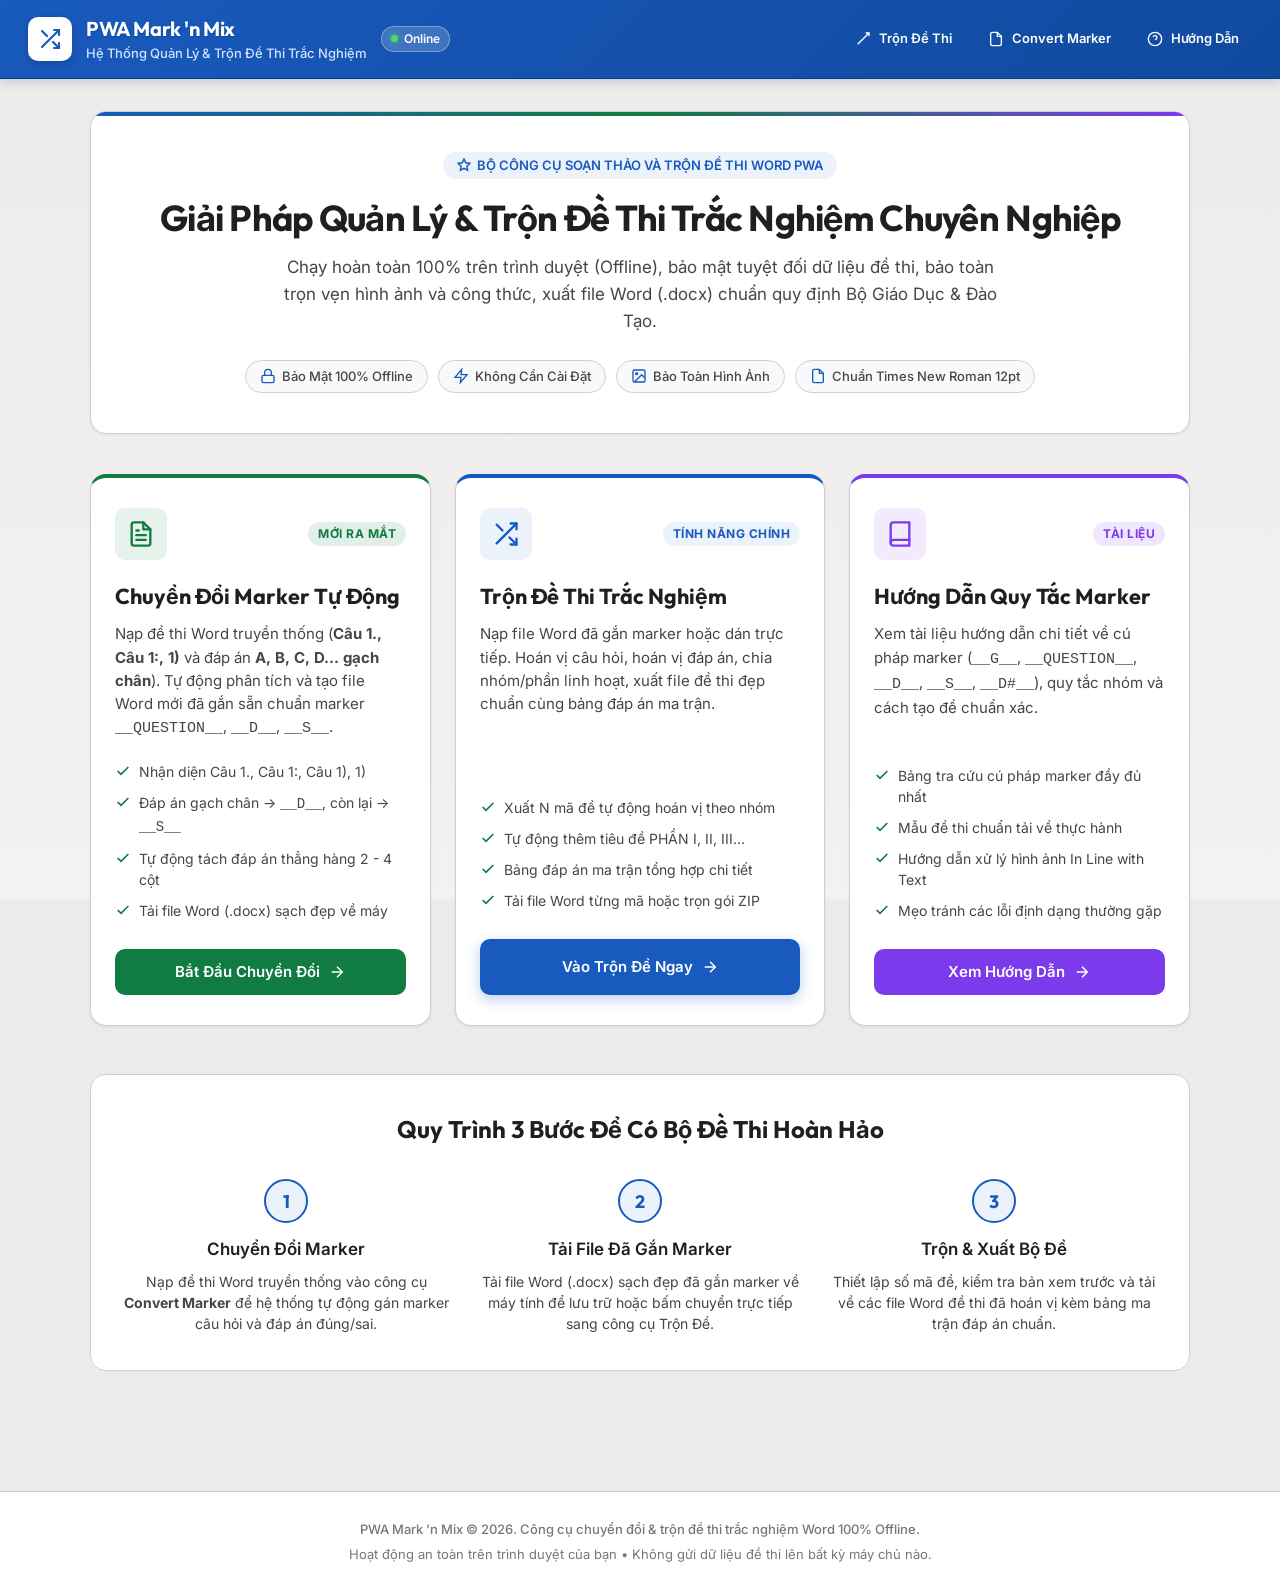
==== commit 6768a071: "feat: add automated docx marker conversion tool and UI" ====
--- a/index.html
+++ b/index.html
@@ -3,13 +3,13 @@
 <head>
   <meta charset="UTF-8">
   <meta name="viewport" content="width=device-width, initial-scale=1.0, viewport-fit=cover">
-  <title>PWA Mark 'n Mix - Công Cụ Trộn Đề Trắc Nghiệm Từ File Word</title>
-  <meta name="description" content="Công cụ trộn đề thi trắc nghiệm chuyên nghiệp từ file Word (.docx) có đánh marker sẵn, xuất file Word chuẩn bố cục và bảng đáp án ma trận.">
+  <title>PWA Mark 'n Mix - Hệ Thống Quản Lý &amp; Trộn Đề Thi Trắc Nghiệm</title>
+  <meta name="description" content="Nền tảng chuyển đổi và trộn đề thi trắc nghiệm Word (.docx) chuyên nghiệp, 100% Offline, bảo mật dữ liệu, chuẩn phông chữ Times New Roman và bố cục Bộ GD&ĐT.">
   <meta name="theme-color" content="#185abd">
   <meta name="mobile-web-app-capable" content="yes">
   <meta name="apple-mobile-web-app-capable" content="yes">
   <meta name="apple-mobile-web-app-status-bar-style" content="black-translucent">
-  <meta name="apple-mobile-web-app-title" content="Trộn Đề Thi">
+  <meta name="apple-mobile-web-app-title" content="PWA Mark 'n Mix">
 
   <link rel="manifest" href="./manifest.webmanifest">
   <link rel="icon" type="image/png" sizes="192x192" href="./icons/icon-192.png">
@@ -21,10 +21,6 @@
   <link href="https://fonts.googleapis.com/css2?family=Inter:wght@400;500;600;700&family=Outfit:wght@600;700;800&display=swap" rel="stylesheet">
 
   <link rel="stylesheet" href="./css/style.css">
-
-  <!-- Thư viện nội bộ đọc & ghi Word DOCX -->
-  <script src="./libs/jszip.min.js"></script>
-  <script src="./libs/docx.umd.js"></script>
 </head>
 <body>
   <div class="app-layout">
@@ -42,7 +38,7 @@
         </div>
         <div class="brand-info">
           <h1 class="brand-title">PWA Mark 'n Mix</h1>
-          <p class="brand-subtitle">Trộn Đề Thi Trắc Nghiệm Từ File Word</p>
+          <p class="brand-subtitle">Hệ Thống Quản Lý &amp; Trộn Đề Thi Trắc Nghiệm</p>
         </div>
         <div id="netStatus" class="net-status-pill online" title="Trạng thái kết nối">
           <span class="status-dot"></span>
@@ -51,23 +47,33 @@
       </div>
 
       <div class="header-actions">
-        <!-- Nút Mở trang Hướng dẫn đánh marker -->
+        <!-- Nút Đến trang Trộn đề -->
+        <a href="./mix.html" class="btn btn-ghost btn-sm" aria-label="Trộn đề" title="Mở công cụ Trộn đề thi">
+          <svg width="16" height="16" viewBox="0 0 24 24" fill="none" stroke="currentColor" stroke-width="2">
+            <polyline points="16 3 21 3 21 8"></polyline>
+            <line x1="4" y1="20" x2="21" y2="3"></line>
+          </svg>
+          <span class="btn-label">Trộn Đề Thi</span>
+        </a>
+
+        <!-- Nút Đến trang Convert Marker -->
+        <a href="./convert.html" class="btn btn-ghost btn-sm" aria-label="Convert Marker" title="Chuyển đổi đề thi truyền thống sang chuẩn Marker">
+          <svg width="16" height="16" viewBox="0 0 24 24" fill="none" stroke="currentColor" stroke-width="2">
+            <path d="M14 2H6a2 2 0 0 0-2 2v16a2 2 0 0 0 2 2h12a2 2 0 0 0 2-2V8z"></path>
+            <polyline points="14 2 14 8 20 8"></polyline>
+          </svg>
+          <span class="btn-label">Convert Marker</span>
+        </a>
+
+        <!-- Nút Hướng dẫn -->
         <a href="./huong-dan-marker.html" target="_blank" class="btn btn-ghost btn-sm" aria-label="Hướng dẫn sử dụng marker" title="Xem hướng dẫn chi tiết quy tắc đánh marker">
           <svg width="16" height="16" viewBox="0 0 24 24" fill="none" stroke="currentColor" stroke-width="2">
             <circle cx="12" cy="12" r="10"></circle>
             <path d="M9.09 9a3 3 0 0 1 5.83 1c0 2-3 3-3 3"></path>
             <line x1="12" y1="17" x2="12.01" y2="17"></line>
           </svg>
-          <span class="btn-label">Hướng dẫn</span>
+          <span class="btn-label">Hướng Dẫn</span>
         </a>
-
-        <!-- Nút Cập nhật ứng dụng PWA -->
-        <button id="btnUpdateApp" class="btn btn-ghost btn-sm" aria-label="Cập nhật ứng dụng" title="Cập nhật phiên bản mới nhất">
-          <svg class="spin-icon" width="16" height="16" viewBox="0 0 24 24" fill="none" stroke="currentColor" stroke-width="2" stroke-linecap="round" stroke-linejoin="round">
-            <path d="M21.5 2v6h-6M21.34 15.57a10 10 0 1 1-.57-8.38l5.67-5.67"/>
-          </svg>
-          <span class="btn-label">Cập nhật</span>
-        </button>
 
         <!-- Nút Cài đặt PWA -->
         <button id="btnInstall" class="btn btn-primary btn-sm hidden" aria-label="Cài đặt ứng dụng">
@@ -82,396 +88,50 @@
     </header>
 
     <!-- Nội dung chính -->
-    <main class="main-container">
-
-      <!-- PHẦN 1: KHU VỰC NẠP FILE WORD (.DOCX) ĐÃ ĐÁNH MARKER -->
-      <section class="section-card upload-section" aria-labelledby="uploadHeading">
-        <div class="section-header">
-          <div class="section-title-group">
-            <div class="section-icon">
-              <svg width="22" height="22" viewBox="0 0 24 24" fill="none" stroke="currentColor" stroke-width="2">
-                <path d="M14 2H6a2 2 0 0 0-2 2v16a2 2 0 0 0 2 2h12a2 2 0 0 0 2-2V8z"></path>
-                <polyline points="14 2 14 8 20 8"></polyline>
-                <line x1="12" y1="18" x2="12" y2="12"></line>
-                <line x1="9" y1="15" x2="15" y2="15"></line>
-              </svg>
-            </div>
-            <div>
-              <h2 id="uploadHeading" class="section-title">1. Nạp File Đề Word (.docx) Đã Đánh Marker</h2>
-              <p class="section-desc">Tải lên file Word đề thi đã đánh marker để hệ thống tự động quét và phân tích.</p>
-            </div>
-          </div>
-          <div class="upload-header-actions">
-            <a id="btnOpenGuide" href="./huong-dan-marker.html" target="_blank" class="btn btn-secondary btn-sm" title="Mở trang hướng dẫn chi tiết quy tắc đánh marker đề thi">
-              <svg width="16" height="16" viewBox="0 0 24 24" fill="none" stroke="currentColor" stroke-width="2">
-                <circle cx="12" cy="12" r="10"></circle>
-                <path d="M9.09 9a3 3 0 0 1 5.83 1c0 2-3 3-3 3"></path>
-                <line x1="12" y1="17" x2="12.01" y2="17"></line>
-              </svg>
-              <span>Hướng Dẫn Đánh Marker</span>
-            </a>
-            <button id="btnLoadSample" class="btn btn-secondary btn-sm" type="button" title="Nạp đề mẫu có sẵn để trải nghiệm ngay">
-              <svg width="16" height="16" viewBox="0 0 24 24" fill="none" stroke="currentColor" stroke-width="2">
-                <path d="M14 2H6a2 2 0 0 0-2 2v16a2 2 0 0 0 2 2h12a2 2 0 0 0 2-2V8z"></path>
-                <polyline points="14 2 14 8 20 8"></polyline>
-              </svg>
-              <span>Nạp Đề Mẫu Thử Nghiệm</span>
-            </button>
-            <a id="btnDownloadSampleDocx" href="./mau_de_thi_co_marker.docx" download="mau_de_thi_co_marker.docx" class="btn btn-ghost btn-sm" title="Tải file Word mẫu về máy tính">
-              <svg width="16" height="16" viewBox="0 0 24 24" fill="none" stroke="currentColor" stroke-width="2">
-                <path d="M21 15v4a2 2 0 0 1-2 2H5a2 2 0 0 1-2-2v-4"></path>
-                <polyline points="7 10 12 15 17 10"></polyline>
-                <line x1="12" y1="15" x2="12" y2="3"></line>
-              </svg>
-              <span>Tải File Mẫu (.docx)</span>
-            </a>
-          </div>
-        </div>
-
-        <!-- Vùng kéo thả file (Dropzone) dạng label chuẩn kết nối với fileInput -->
-        <label id="dropzone" for="fileInput" class="dropzone" role="button" tabindex="0" aria-label="Bấm hoặc kéo thả file Word đề thi vào đây">
-          <input type="file" id="fileInput" accept=".docx" class="file-input-hidden" aria-label="Chọn file Word đề thi">
-          <div class="dropzone-content">
-            <div class="dropzone-icon-circle">
-              <svg width="36" height="36" viewBox="0 0 24 24" fill="none" stroke="currentColor" stroke-width="1.8">
-                <path d="M21 15v4a2 2 0 0 1-2 2H5a2 2 0 0 1-2-2v-4"></path>
-                <polyline points="17 8 12 3 7 8"></polyline>
-                <line x1="12" y1="3" x2="12" y2="15"></line>
-              </svg>
-            </div>
-            <div class="dropzone-text">
-              <p class="dropzone-primary-text">Kéo thả file Word <strong>(.docx)</strong> vào đây, hoặc</p>
-              <div class="dropzone-btn-wrap">
-                <span class="btn btn-primary btn-sm dropzone-action-btn">
-                  <svg width="16" height="16" viewBox="0 0 24 24" fill="none" stroke="currentColor" stroke-width="2">
-                    <path d="M14 2H6a2 2 0 0 0-2 2v16a2 2 0 0 0 2 2h12a2 2 0 0 0 2-2V8z"></path>
-                    <polyline points="14 2 14 8 20 8"></polyline>
-                    <line x1="12" y1="18" x2="12" y2="12"></line>
-                    <line x1="9" y1="15" x2="15" y2="15"></line>
-                  </svg>
-                  <span>Chọn file từ thiết bị</span>
-                </span>
-              </div>
-              <p class="dropzone-secondary-text">Được thiết kế để chỉ nạp file Word đã đánh marker sẵn, hỗ trợ bảng thông tin đầu đề tự động</p>
-            </div>
-          </div>
-        </label>
-
-        <!-- Thẻ thông tin file đã nạp (xuất hiện sau khi nạp) -->
-        <div id="loadedFileCard" class="loaded-file-card hidden">
-          <div class="loaded-file-header">
-            <div class="loaded-file-icon">
-              <svg width="24" height="24" viewBox="0 0 24 24" fill="none" stroke="currentColor" stroke-width="2">
-                <path d="M14 2H6a2 2 0 0 0-2 2v16a2 2 0 0 0 2 2h12a2 2 0 0 0 2-2V8z"></path>
-                <polyline points="14 2 14 8 20 8"></polyline>
-              </svg>
-            </div>
-            <div class="loaded-file-info">
-              <div class="file-name-row">
-                <span id="txtFileName" class="file-name">ten_file.docx</span>
-                <span id="txtFileStatusBadge" class="badge badge-success">✓ Hợp lệ</span>
-              </div>
-              <div class="file-meta-row">
-                <span id="txtFileSize" class="file-size">0 KB</span>
-                <span class="bullet">•</span>
-                <span id="txtFileStats" class="file-stats">3 nhóm câu hỏi • 3 câu hỏi • 10 đáp án</span>
-              </div>
-            </div>
-            <button id="btnChangeFile" class="btn btn-ghost btn-sm" type="button">
-              <svg width="16" height="16" viewBox="0 0 24 24" fill="none" stroke="currentColor" stroke-width="2">
-                <path d="M21.5 2v6h-6M21.34 15.57a10 10 0 1 1-.57-8.38l5.67-5.67"/>
-              </svg>
-              <span>Đổi file khác</span>
-            </button>
-          </div>
-
-          <!-- Thông báo lỗi cú pháp nếu có -->
-          <div id="errorBanner" class="error-banner hidden" role="alert">
-            <div class="error-banner-header">
-              <svg width="20" height="20" viewBox="0 0 24 24" fill="none" stroke="currentColor" stroke-width="2">
-                <circle cx="12" cy="12" r="10"></circle>
-                <line x1="12" y1="8" x2="12" y2="12"></line>
-                <line x1="12" y1="16" x2="12.01" y2="16"></line>
-              </svg>
-              <span class="error-banner-title">Phát hiện lỗi cú pháp marker trong file Word:</span>
-            </div>
-            <ul id="errorList" class="error-list"></ul>
-          </div>
-
-          <!-- Thông báo cảnh báo ảnh không phải InLine -->
-          <div id="imageWarningBanner" class="image-warning-banner hidden" role="alert">
-            <div class="image-warning-header">
-              <div class="image-warning-icon-wrap">
-                <svg width="22" height="22" viewBox="0 0 24 24" fill="none" stroke="currentColor" stroke-width="2">
-                  <path d="M10.29 3.86L1.82 18a2 2 0 0 0 1.71 3h16.94a2 2 0 0 0 1.71-3L13.71 3.86a2 2 0 0 0-3.42 0z"></path>
-                  <line x1="12" y1="9" x2="12" y2="13"></line>
-                  <line x1="12" y1="17" x2="12.01" y2="17"></line>
-                </svg>
-              </div>
-              <div class="image-warning-title-wrap">
-                <div class="image-warning-title">Chỉ hỗ trợ ảnh "In Line with Text" — Phát hiện ảnh cần chỉnh sửa trong file gốc!</div>
-                <div class="image-warning-desc">
-                  Công cụ <strong>chỉ hỗ trợ hình ảnh ở định dạng In Line with Text</strong> (cùng dòng với văn bản). Các ảnh dạng nổi (<em>Square, Tight, Behind Text, In Front of Text...</em>) sẽ bị lệch sai câu hỏi khi xáo trộn. Vui lòng mở lại file Word gốc và chỉnh ảnh sang <strong>In Line with Text</strong>.
-                </div>
-              </div>
-            </div>
-
-            <div class="image-warning-body">
-              <div class="image-warning-list-title">Danh sách hình ảnh cần chuyển sang In Line with Text:</div>
-              <ul id="imageWarningList" class="image-warning-list"></ul>
-
-              <div class="image-warning-guide-card">
-                <div class="guide-card-head">
-                  <svg width="18" height="18" viewBox="0 0 24 24" fill="none" stroke="currentColor" stroke-width="2">
-                    <circle cx="12" cy="12" r="10"></circle>
-                    <path d="M9.09 9a3 3 0 0 1 5.83 1c0 2-3 3-3 3"></path>
-                    <line x1="12" y1="17" x2="12.01" y2="17"></line>
-                  </svg>
-                  <strong>Cách sửa nhanh trong Microsoft Word:</strong>
-                </div>
-                <ol class="guide-steps-list">
-                  <li>Mở file Word gốc trên máy tính của bạn.</li>
-                  <li>Nhấp chuột phải vào từng hình ảnh trong danh sách trên (hoặc chọn ảnh ➔ tab <strong>Picture Format</strong>).</li>
-                  <li>Chọn menu <strong>Wrap Text</strong> (hoặc <em>Ngắt dòng văn bản</em>) ➔ chọn tùy chọn đầu tiên: <strong>In Line with Text</strong>.</li>
-                  <li>Nhấn <strong>Ctrl + S</strong> (Save) để lưu file, sau đó nạp lại vào công cụ này.</li>
-                </ol>
-                <div class="guide-tip-footer">
-                  <a href="./huong-dan-marker.html#sec-hinh-anh-inline" target="_blank" class="btn-guide-link">
-                    <span>Xem hướng dẫn chi tiết có hình ảnh minh họa</span>
-                    <svg width="14" height="14" viewBox="0 0 24 24" fill="none" stroke="currentColor" stroke-width="2">
-                      <path d="M18 13v6a2 2 0 0 1-2 2H5a2 2 0 0 1-2-2V8a2 2 0 0 1 2-2h6"></path>
-                      <polyline points="15 3 21 3 21 9"></polyline>
-                      <line x1="10" y1="14" x2="21" y2="3"></line>
-                    </svg>
-                  </a>
-                </div>
-              </div>
-            </div>
-          </div>
+    <main class="hub-main">
+
+      <!-- HERO SECTION -->
+      <section class="hub-hero">
+        <div class="hub-hero-badge">
+          <svg width="14" height="14" viewBox="0 0 24 24" fill="none" stroke="currentColor" stroke-width="2.5">
+            <polygon points="12 2 15.09 8.26 22 9.27 17 14.14 18.18 21.02 12 17.77 5.82 21.02 7 14.14 2 9.27 8.91 8.26 12 2"></polygon>
+          </svg>
+          <span>BỘ CÔNG CỤ SOẠN THẢO VÀ TRỘN ĐỀ THI WORD PWA</span>
+        </div>
+        <h2 class="hub-hero-title">
+          Giải Pháp Quản Lý &amp; Trộn Đề Thi Trắc Nghiệm Chuyên Nghiệp
+        </h2>
+        <p class="hub-hero-desc">
+          Chạy hoàn toàn 100% trên trình duyệt (Offline), bảo mật tuyệt đối dữ liệu đề thi, bảo toàn trọn vẹn hình ảnh và công thức, xuất file Word (.docx) chuẩn quy định Bộ Giáo Dục &amp; Đào Tạo.
+        </p>
+        <div class="hub-pills-row">
+          <span class="hub-feature-pill">
+            <svg width="16" height="16" viewBox="0 0 24 24" fill="none" stroke="currentColor" stroke-width="2"><rect x="3" y="11" width="18" height="11" rx="2" ry="2"></rect><path d="M7 11V7a5 5 0 0 1 10 0v4"></path></svg>
+            Bảo Mật 100% Offline
+          </span>
+          <span class="hub-feature-pill">
+            <svg width="16" height="16" viewBox="0 0 24 24" fill="none" stroke="currentColor" stroke-width="2"><polygon points="13 2 3 14 12 14 11 22 21 10 12 10 13 2"></polygon></svg>
+            Không Cần Cài Đặt
+          </span>
+          <span class="hub-feature-pill">
+            <svg width="16" height="16" viewBox="0 0 24 24" fill="none" stroke="currentColor" stroke-width="2"><rect x="3" y="3" width="18" height="18" rx="2" ry="2"></rect><circle cx="8.5" cy="8.5" r="1.5"></circle><polyline points="21 15 16 10 5 21"></polyline></svg>
+            Bảo Toàn Hình Ảnh
+          </span>
+          <span class="hub-feature-pill">
+            <svg width="16" height="16" viewBox="0 0 24 24" fill="none" stroke="currentColor" stroke-width="2"><path d="M14 2H6a2 2 0 0 0-2 2v16a2 2 0 0 0 2 2h12a2 2 0 0 0 2-2V8z"></path><polyline points="14 2 14 8 20 8"></polyline></svg>
+            Chuẩn Times New Roman 12pt
+          </span>
         </div>
       </section>
 
-      <!-- PHẦN 2: CẤU HÌNH ĐẦU ĐỀ VÀ TÙY CHỌN TRỘN ĐỀ -->
-      <div class="config-grid">
-        <!-- CỘT TRÁI: Thông tin đầu đề thi (7 ô nhập mẫu chuẩn mục 5.1) -->
-        <section class="section-card config-card" aria-labelledby="headerConfigHeading">
-          <div class="section-header">
-            <div class="section-title-group">
-              <div class="section-icon">
-                <svg width="20" height="20" viewBox="0 0 24 24" fill="none" stroke="currentColor" stroke-width="2">
-                  <rect x="3" y="3" width="18" height="18" rx="2" ry="2"></rect>
-                  <line x1="3" y1="9" x2="21" y2="9"></line>
-                  <line x1="9" y1="21" x2="9" y2="9"></line>
-                </svg>
-              </div>
-              <div>
-                <h2 id="headerConfigHeading" class="section-title">2. Thông Tin Đầu Đề Thi</h2>
-                <p class="section-desc">Tự động chèn vào bảng 2 cột chuẩn của Bộ/Sở trong file Word</p>
-              </div>
-            </div>
-          </div>
-
-          <!-- Thông báo cảnh báo khi chưa nhập đủ thông tin đầu đề thi -->
-          <div id="headerWarningNotice" class="header-warning-notice hidden" role="status">
-            <svg width="18" height="18" viewBox="0 0 24 24" fill="none" stroke="currentColor" stroke-width="2" class="warning-icon">
-              <path d="M10.29 3.86L1.82 18a2 2 0 0 0 1.71 3h16.94a2 2 0 0 0 1.71-3L13.71 3.86a2 2 0 0 0-3.42 0z"></path>
-              <line x1="12" y1="9" x2="12" y2="13"></line>
-              <line x1="12" y1="17" x2="12.01" y2="17"></line>
-            </svg>
-            <span class="warning-text">Vui lòng nhập thông tin đầu đề thi bên dưới (hệ thống sẽ tự động lưu vào cookie để dùng lại lần sau).</span>
-          </div>
-
-          <div class="form-grid">
-            <div class="form-group full-width" data-field="inpSoGD">
-              <div class="form-label-row">
-                <label for="inpSoGD" class="form-label">Sở / Phòng Giáo dục &amp; Đào tạo:</label>
-                <span class="field-warning-tag hidden" id="warn_inpSoGD">⚠️ Chưa nhập</span>
-              </div>
-              <input type="text" id="inpSoGD" class="form-input header-cached-input" value="" placeholder="SỞ GD&ĐT TP HỒ CHÍ MINH">
-            </div>
-
-            <div class="form-group full-width" data-field="inpTruong">
-              <div class="form-label-row">
-                <label for="inpTruong" class="form-label">Tên Trường / Đơn vị:</label>
-                <span class="field-warning-tag hidden" id="warn_inpTruong">⚠️ Chưa nhập</span>
-              </div>
-              <input type="text" id="inpTruong" class="form-input header-cached-input" value="" placeholder="TRƯỜNG THPT NGUYỄN HỮU HUÂN">
-            </div>
-
-            <div class="form-group" data-field="inpKiKiemTra">
-              <div class="form-label-row">
-                <label for="inpKiKiemTra" class="form-label">Kì kiểm tra / Đợt thi:</label>
-                <span class="field-warning-tag hidden" id="warn_inpKiKiemTra">⚠️ Chưa nhập</span>
-              </div>
-              <input type="text" id="inpKiKiemTra" class="form-input header-cached-input" value="" placeholder="KIỂM TRA GIỮA HỌC KỲ I">
-            </div>
-
-            <div class="form-group" data-field="inpNamHoc">
-              <div class="form-label-row">
-                <label for="inpNamHoc" class="form-label">Năm học:</label>
-                <span class="field-warning-tag hidden" id="warn_inpNamHoc">⚠️ Chưa nhập</span>
-              </div>
-              <input type="text" id="inpNamHoc" class="form-input header-cached-input" value="" placeholder="2026 - 2027">
-            </div>
-
-            <div class="form-group" data-field="inpMon">
-              <div class="form-label-row">
-                <label for="inpMon" class="form-label">Môn thi:</label>
-                <span class="field-warning-tag hidden" id="warn_inpMon">⚠️ Chưa nhập</span>
-              </div>
-              <input type="text" id="inpMon" class="form-input header-cached-input" value="" placeholder="VẬT LÝ, TOÁN HỌC, HÓA HỌC...">
-            </div>
-
-            <div class="form-group" data-field="inpThoiGian">
-              <div class="form-label-row">
-                <label for="inpThoiGian" class="form-label">Thời gian làm bài:</label>
-                <span class="field-warning-tag hidden" id="warn_inpThoiGian">⚠️ Chưa nhập</span>
-              </div>
-              <input type="text" id="inpThoiGian" class="form-input header-cached-input" value="" placeholder="45 phút, 60 phút, 90 phút...">
-            </div>
-          </div>
-        </section>
-
-        <!-- CỘT PHẢI: Cấu hình trộn đề thi & số đề (Mục 6) -->
-        <section class="section-card config-card" aria-labelledby="mixConfigHeading">
-          <div class="section-header">
-            <div class="section-title-group">
-              <div class="section-icon">
-                <svg width="20" height="20" viewBox="0 0 24 24" fill="none" stroke="currentColor" stroke-width="2">
-                  <circle cx="12" cy="12" r="3"></circle>
-                  <path d="M19.4 15a1.65 1.65 0 0 0 .33 1.82l.06.06a2 2 0 0 1 0 2.83 2 2 0 0 1-2.83 0l-.06-.06a1.65 1.65 0 0 0-1.82-.33 1.65 1.65 0 0 0-1 1.51V21a2 2 0 0 1-2 2 2 2 0 0 1-2-2v-.09A1.65 1.65 0 0 0 9 19.4a1.65 1.65 0 0 0-1.82.33l-.06.06a2 2 0 0 1-2.83 0 2 2 0 0 1 0-2.83l.06-.06a1.65 1.65 0 0 0 .33-1.82 1.65 1.65 0 0 0-1.51-1H3a2 2 0 0 1-2-2 2 2 0 0 1 2-2h.09A1.65 1.65 0 0 0 4.6 9a1.65 1.65 0 0 0-.33-1.82l-.06-.06a2 2 0 0 1 0-2.83 2 2 0 0 1 2.83 0l.06.06a1.65 1.65 0 0 0 1.82.33H9a1.65 1.65 0 0 0 1-1.51V3a2 2 0 0 1 2-2 2 2 0 0 1 2 2v.09a1.65 1.65 0 0 0 1 1.51 1.65 1.65 0 0 0 1.82-.33l.06-.06a2 2 0 0 1 2.83 0 2 2 0 0 1 0 2.83l-.06.06a1.65 1.65 0 0 0-.33 1.82V9a1.65 1.65 0 0 0 1.51 1H21a2 2 0 0 1 2 2 2 2 0 0 1-2 2h-.09a1.65 1.65 0 0 0-1.51 1z"></path>
-                </svg>
-              </div>
-              <div>
-                <h2 id="mixConfigHeading" class="section-title">3. Cấu Hình Trộn &amp; Xuất Đề</h2>
-                <p class="section-desc">Số lượng đề, mã đề, định dạng câu hỏi và nhãn đáp án</p>
-              </div>
-            </div>
-          </div>
-
-          <div class="options-vertical-list">
-            <!-- Số lượng đề cần trộn (Stepper) -->
-            <div class="option-row">
-              <label for="inpNumExams" class="option-label">
-                <span class="label-main">Số lượng đề cần trộn:</span>
-                <span class="label-hint">Tối đa 24 đề thi khác nhau</span>
-              </label>
-              <div class="stepper-box">
-                <button type="button" id="btnDecExams" class="btn-stepper" aria-label="Giảm 1 đề">−</button>
-                <input type="number" id="inpNumExams" class="stepper-input" value="4" min="1" max="24">
-                <button type="button" id="btnIncExams" class="btn-stepper" aria-label="Tăng 1 đề">+</button>
-              </div>
-            </div>
-
-            <!-- Mã đề đầu tiên & danh sách mã đề -->
-            <div class="option-row">
-              <label for="inpStartExamCode" class="option-label">
-                <span class="label-main">Mã đề đầu tiên:</span>
-                <span class="label-hint">3 hoặc 4 chữ số (mặc định 101)</span>
-              </label>
-              <input type="text" id="inpStartExamCode" class="form-input form-input-sm" value="101" maxlength="6" style="max-width: 110px; text-align: center;">
-            </div>
-
-            <!-- Danh sách mã đề có thể click chỉnh sửa từng mã -->
-            <div class="exam-codes-box">
-              <div class="codes-label">Danh sách mã đề sẽ xuất (bấm trực tiếp vào ô để sửa từng mã):</div>
-              <div id="examCodesContainer" class="exam-codes-container"></div>
-            </div>
-
-            <!-- Kiểu đánh số câu hỏi -->
-            <div class="option-row">
-              <span class="option-label">
-                <span class="label-main">Định dạng số câu:</span>
-                <span class="label-hint">Cách hiển thị đầu câu hỏi</span>
-              </span>
-              <div class="segmented-control" role="radiogroup" aria-label="Định dạng số câu">
-                <label class="segment-item">
-                  <input type="radio" name="radioNumbering" value="dot" checked>
-                  <span>Câu 1.</span>
-                </label>
-                <label class="segment-item">
-                  <input type="radio" name="radioNumbering" value="colon">
-                  <span>Câu 1:</span>
-                </label>
-                <label class="segment-item">
-                  <input type="radio" name="radioNumbering" value="paren">
-                  <span>Câu 1)</span>
-                </label>
-              </div>
-            </div>
-
-            <!-- Số thứ tự câu bắt đầu -->
-            <div class="option-row">
-              <label for="inpStartQNum" class="option-label">
-                <span class="label-main">Số câu đầu tiên của đề:</span>
-                <span class="label-hint">Đánh số liên tục từ số này</span>
-              </label>
-              <input type="number" id="inpStartQNum" class="form-input form-input-sm" value="1" min="1" max="1000" style="max-width: 110px; text-align: center;">
-            </div>
-
-            <!-- Kiểu nhãn đáp án mặc định -->
-            <div class="option-row">
-              <label for="selDefaultLabelStyle" class="option-label">
-                <span class="label-main">Kiểu nhãn đáp án:</span>
-                <span class="label-hint">Áp dụng cho các phương án</span>
-              </label>
-              <select id="selDefaultLabelStyle" class="form-select" style="max-width: 160px;">
-                <option value="ABCD" selected>A. B. C. D.</option>
-                <option value="ABCD_paren">A) B) C) D)</option>
-                <option value="abcd">a) b) c) d)</option>
-                <option value="1234">1. 2. 3. 4.</option>
-              </select>
-            </div>
-
-            <!-- Đảo vị trí các nhóm -->
-            <div class="option-row toggle-row">
-              <span class="option-label">
-                <span class="label-main">Đảo vị trí các nhóm:</span>
-                <span class="label-hint">Nhóm không có marker # được phép đổi chỗ</span>
-              </span>
-              <label class="switch">
-                <input type="checkbox" id="chkShuffleGroups">
-                <span class="slider"></span>
-              </label>
-            </div>
-          </div>
-        </section>
-      </div>
-
-      <!-- PHẦN 3: XEM TRƯỚC VÀ KIỂM TRA ĐỀ ĐÃ NẠP -->
-      <section id="previewSection" class="section-card preview-section" aria-labelledby="previewHeading">
-        <div class="section-header">
-          <div class="section-title-group">
-            <div class="section-icon">
-              <svg width="20" height="20" viewBox="0 0 24 24" fill="none" stroke="currentColor" stroke-width="2">
-                <path d="M1 12s4-8 11-8 11 8 11 8-4 8-11 8-11-8-11-8z"></path>
-                <circle cx="12" cy="12" r="3"></circle>
-              </svg>
-            </div>
-            <div>
-              <h2 id="previewHeading" class="section-title">4. Bản Xem Trước Cấu Trúc Đề Thi</h2>
-              <p class="section-desc">Kiểm tra trực quan các nhóm, câu hỏi và đáp án trước khi xuất file</p>
-            </div>
-          </div>
-          <button id="btnToggleRawView" class="btn btn-ghost btn-xs" type="button">
-            <span>Xem văn bản trích xuất</span>
-          </button>
-        </div>
-
-        <!-- Khung xem văn bản thô trích xuất (ẩn mặc định) -->
-        <div id="rawViewContainer" class="raw-view-container hidden">
-          <div class="raw-view-header">
-            <span>Văn bản trích xuất từ file Word:</span>
-            <span id="rawTextMeta">0 dòng</span>
-          </div>
-          <pre id="txtRawExtracted" class="raw-text-pre"></pre>
-        </div>
-
-        <!-- Danh sách câu hỏi xem trước tô màu -->
-        <div id="previewQuestionsContainer" class="preview-questions-container">
-          <div class="empty-state">
-            <div class="empty-icon">
-              <svg width="40" height="40" viewBox="0 0 24 24" fill="none" stroke="currentColor" stroke-width="1.5">
+      <!-- 3 FEATURE ACTION CARDS -->
+      <section class="hub-cards-grid">
+
+        <!-- CARD 1: CONVERT MARKER -->
+        <article class="hub-card card-convert">
+          <div class="hub-card-header">
+            <div class="hub-card-icon-wrap">
+              <svg width="28" height="28" viewBox="0 0 24 24" fill="none" stroke="currentColor" stroke-width="2" stroke-linecap="round" stroke-linejoin="round">
                 <path d="M14 2H6a2 2 0 0 0-2 2v16a2 2 0 0 0 2 2h12a2 2 0 0 0 2-2V8z"></path>
                 <polyline points="14 2 14 8 20 8"></polyline>
                 <line x1="16" y1="13" x2="8" y2="13"></line>
@@ -479,153 +139,209 @@
                 <polyline points="10 9 9 9 8 9"></polyline>
               </svg>
             </div>
-            <p class="empty-title">Chưa nạp file đề thi nào</p>
-            <p class="empty-desc">Hãy kéo thả file Word (.docx) ở Bước 1 hoặc bấm <strong>"Nạp Đề Mẫu Thử Nghiệm"</strong> để xem trước và trộn đề.</p>
-          </div>
-        </div>
-      </section>
-
-      <!-- HÀNH ĐỘNG CHÍNH: NÚT TRỘN VÀ XUẤT ĐỀ -->
-      <div class="action-footer">
-        <button id="btnMixAndExport" class="btn btn-primary btn-xl btn-mix" type="button" disabled>
-          <svg class="mix-icon" width="22" height="22" viewBox="0 0 24 24" fill="none" stroke="currentColor" stroke-width="2.2">
-            <polyline points="16 3 21 3 21 8"></polyline>
-            <line x1="4" y1="20" x2="21" y2="3"></line>
-            <polyline points="21 16 21 21 16 21"></polyline>
-            <line x1="15" y1="15" x2="21" y2="21"></line>
-            <line x1="4" y1="4" x2="9" y2="9"></line>
-          </svg>
-          <span class="btn-mix-text">Trộn &amp; Xuất Đề Thi (.docx)</span>
-        </button>
-      </div>
-    </main>
-
-    <!-- HỘP THOẠI KẾT QUẢ XUẤT ĐỀ (MODAL) -->
-    <div id="exportModal" class="modal-backdrop" role="dialog" aria-modal="true" aria-labelledby="exportModalTitle">
-      <div class="modal-panel">
-        <div class="modal-header">
-          <div class="modal-title-group">
-            <div class="modal-success-badge">
-              <svg width="22" height="22" viewBox="0 0 24 24" fill="none" stroke="currentColor" stroke-width="3">
-                <polyline points="20 6 9 17 4 12"></polyline>
+            <span class="hub-card-badge">Mới Ra Mắt</span>
+          </div>
+
+          <h3 class="hub-card-title">Chuyển Đổi Marker Tự Động</h3>
+          <p class="hub-card-desc">
+            Nạp đề thi Word truyền thống (<strong>Câu 1., Câu 1:, 1)</strong> và đáp án <strong>A, B, C, D... gạch chân</strong>). Tự động phân tích và tạo file Word mới đã gắn sẵn chuẩn marker <code>__QUESTION__</code>, <code>__D__</code>, <code>__S__</code>.
+          </p>
+
+          <ul class="hub-card-checklist">
+            <li>
+              <svg width="16" height="16" viewBox="0 0 24 24" fill="none" stroke="currentColor" stroke-width="2.5"><polyline points="20 6 9 17 4 12"></polyline></svg>
+              <span>Nhận diện Câu 1., Câu 1:, Câu 1), 1)</span>
+            </li>
+            <li>
+              <svg width="16" height="16" viewBox="0 0 24 24" fill="none" stroke="currentColor" stroke-width="2.5"><polyline points="20 6 9 17 4 12"></polyline></svg>
+              <span>Đáp án gạch chân &rarr; <code>__D__</code>, còn lại &rarr; <code>__S__</code></span>
+            </li>
+            <li>
+              <svg width="16" height="16" viewBox="0 0 24 24" fill="none" stroke="currentColor" stroke-width="2.5"><polyline points="20 6 9 17 4 12"></polyline></svg>
+              <span>Tự động tách đáp án thẳng hàng 2 - 4 cột</span>
+            </li>
+            <li>
+              <svg width="16" height="16" viewBox="0 0 24 24" fill="none" stroke="currentColor" stroke-width="2.5"><polyline points="20 6 9 17 4 12"></polyline></svg>
+              <span>Tải file Word (.docx) sạch đẹp về máy</span>
+            </li>
+          </ul>
+
+          <a href="./convert.html" class="hub-cta-btn btn-convert">
+            <span>Bắt Đầu Chuyển Đổi</span>
+            <svg width="18" height="18" viewBox="0 0 24 24" fill="none" stroke="currentColor" stroke-width="2"><line x1="5" y1="12" x2="19" y2="12"></line><polyline points="12 5 19 12 12 19"></polyline></svg>
+          </a>
+        </article>
+
+        <!-- CARD 2: MIX EXAM -->
+        <article class="hub-card card-featured">
+          <div class="hub-card-header">
+            <div class="hub-card-icon-wrap">
+              <svg width="28" height="28" viewBox="0 0 24 24" fill="none" stroke="currentColor" stroke-width="2" stroke-linecap="round" stroke-linejoin="round">
+                <polyline points="16 3 21 3 21 8"></polyline>
+                <line x1="4" y1="20" x2="21" y2="3"></line>
+                <polyline points="21 16 21 21 16 21"></polyline>
+                <line x1="15" y1="15" x2="21" y2="21"></line>
+                <line x1="4" y1="4" x2="9" y2="9"></line>
               </svg>
             </div>
-            <div>
-              <h3 id="exportModalTitle" class="modal-title">Trộn Đề Thi Hoàn Tất!</h3>
-              <p class="modal-subtitle">Đã tạo xong các file đề thi Word và Bảng đáp án ma trận</p>
+            <span class="hub-card-badge">Tính Năng Chính</span>
+          </div>
+
+          <h3 class="hub-card-title">Trộn Đề Thi Trắc Nghiệm</h3>
+          <p class="hub-card-desc">
+            Nạp file Word đã gắn marker hoặc dán trực tiếp. Hoán vị câu hỏi, hoán vị đáp án, chia nhóm/phần linh hoạt, xuất file đề thi đẹp chuẩn cùng bảng đáp án ma trận.
+          </p>
+
+          <ul class="hub-card-checklist">
+            <li>
+              <svg width="16" height="16" viewBox="0 0 24 24" fill="none" stroke="currentColor" stroke-width="2.5"><polyline points="20 6 9 17 4 12"></polyline></svg>
+              <span>Xuất N mã đề tự động hoán vị theo nhóm</span>
+            </li>
+            <li>
+              <svg width="16" height="16" viewBox="0 0 24 24" fill="none" stroke="currentColor" stroke-width="2.5"><polyline points="20 6 9 17 4 12"></polyline></svg>
+              <span>Tự động thêm tiêu đề PHẦN I, II, III...</span>
+            </li>
+            <li>
+              <svg width="16" height="16" viewBox="0 0 24 24" fill="none" stroke="currentColor" stroke-width="2.5"><polyline points="20 6 9 17 4 12"></polyline></svg>
+              <span>Bảng đáp án ma trận tổng hợp chi tiết</span>
+            </li>
+            <li>
+              <svg width="16" height="16" viewBox="0 0 24 24" fill="none" stroke="currentColor" stroke-width="2.5"><polyline points="20 6 9 17 4 12"></polyline></svg>
+              <span>Tải file Word từng mã hoặc trọn gói ZIP</span>
+            </li>
+          </ul>
+
+          <a href="./mix.html" class="hub-cta-btn btn-mix">
+            <span>Vào Trộn Đề Ngay</span>
+            <svg width="18" height="18" viewBox="0 0 24 24" fill="none" stroke="currentColor" stroke-width="2"><line x1="5" y1="12" x2="19" y2="12"></line><polyline points="12 5 19 12 12 19"></polyline></svg>
+          </a>
+        </article>
+
+        <!-- CARD 3: GUIDE -->
+        <article class="hub-card card-guide">
+          <div class="hub-card-header">
+            <div class="hub-card-icon-wrap">
+              <svg width="28" height="28" viewBox="0 0 24 24" fill="none" stroke="currentColor" stroke-width="2" stroke-linecap="round" stroke-linejoin="round">
+                <path d="M4 19.5A2.5 2.5 0 0 1 6.5 17H20"></path>
+                <path d="M6.5 2H20v20H6.5A2.5 2.5 0 0 1 4 19.5v-15A2.5 2.5 0 0 1 6.5 2z"></path>
+              </svg>
             </div>
-          </div>
-          <button id="btnCloseExportModal" class="btn-icon modal-close-btn" aria-label="Đóng hộp thoại" title="Đóng hộp thoại (Esc)">
-            <svg width="20" height="20" viewBox="0 0 24 24" fill="none" stroke="currentColor" stroke-width="2.5" stroke-linecap="round" stroke-linejoin="round">
-              <line x1="18" y1="6" x2="6" y2="18"></line>
-              <line x1="6" y1="6" x2="18" y2="18"></line>
-            </svg>
-          </button>
-        </div>
-
-        <div class="modal-body">
-          <!-- Tải trọn bộ ZIP -->
-          <div class="zip-download-box">
-            <button id="btnDownloadZip" class="btn btn-primary btn-lg btn-block" type="button">
-              <svg width="20" height="20" viewBox="0 0 24 24" fill="none" stroke="currentColor" stroke-width="2">
-                <path d="M21 15v4a2 2 0 0 1-2 2H5a2 2 0 0 1-2-2v-4"></path>
-                <polyline points="7 10 12 15 17 10"></polyline>
-                <line x1="12" y1="15" x2="12" y2="3"></line>
-              </svg>
-              <span>Tải Toàn Bộ (File .ZIP Đầy Đủ)</span>
-            </button>
-            <p class="zip-hint">Bao gồm tất cả các mã đề thi (.docx) và file Bảng Đáp Án (.docx)</p>
-          </div>
-
-          <!-- Danh sách từng file riêng lẻ -->
-          <div class="download-list-section">
-            <div class="download-list-title">Tải từng file riêng lẻ:</div>
-            <div id="fileDownloadList" class="file-download-list"></div>
-          </div>
-
-          <!-- Bảng xem trước ma trận đáp án nhanh -->
-          <div class="answer-matrix-preview">
-            <div class="matrix-title">Bảng Đáp Án Nhanh:</div>
-            <div class="table-responsive">
-              <table id="tblAnswerPreview" class="matrix-table"></table>
-            </div>
-          </div>
-        </div>
-
-        <div class="modal-footer">
-          <button id="btnShareFiles" class="btn btn-secondary hidden" type="button">
-            <svg width="16" height="16" viewBox="0 0 24 24" fill="none" stroke="currentColor" stroke-width="2">
-              <circle cx="18" cy="5" r="3"></circle>
-              <circle cx="6" cy="12" r="3"></circle>
-              <circle cx="18" cy="19" r="3"></circle>
-              <line x1="8.59" y1="13.51" x2="15.42" y2="17.49"></line>
-              <line x1="15.41" y1="6.51" x2="8.59" y2="10.49"></line>
-            </svg>
-            <span>Chia sẻ Tệp (Mobile)</span>
-          </button>
-          <button id="btnCloseModalBtn" class="btn btn-secondary" type="button" title="Đóng hộp thoại">
-            <svg width="16" height="16" viewBox="0 0 24 24" fill="none" stroke="currentColor" stroke-width="2.5" stroke-linecap="round" stroke-linejoin="round">
-              <line x1="18" y1="6" x2="6" y2="18"></line>
-              <line x1="6" y1="6" x2="18" y2="18"></line>
-            </svg>
-            <span>Đóng</span>
-          </button>
-        </div>
-      </div>
-    </div>
-
-    <!-- HỘP THOẠI HƯỚNG DẪN CÀI ĐẶT IOS SAFARI -->
-    <div id="iosInstallModal" class="modal-backdrop" role="dialog" aria-modal="true" aria-labelledby="iosModalTitle">
-      <div class="modal-panel modal-panel-sm">
-        <div class="modal-header">
-          <h3 id="iosModalTitle" class="modal-title">Cài đặt trên iPhone / iPad</h3>
-          <button id="btnCloseIosModal" class="btn-icon modal-close-btn" aria-label="Đóng" title="Đóng">
-            <svg width="20" height="20" viewBox="0 0 24 24" fill="none" stroke="currentColor" stroke-width="2.5" stroke-linecap="round" stroke-linejoin="round">
-              <line x1="18" y1="6" x2="6" y2="18"></line>
-              <line x1="6" y1="6" x2="18" y2="18"></line>
-            </svg>
-          </button>
-        </div>
-        <div class="modal-body" style="text-align: center;">
-          <p style="margin-bottom: 16px; color: var(--text-secondary);">Để cài đặt ứng dụng vào màn hình chính thiết bị Apple iOS:</p>
-          <ol class="ios-steps">
-            <li>Nhấn vào nút <strong>Chia sẻ (Share)</strong> <span class="share-icon-sample">⎋</span> ở thanh công cụ dưới đáy Safari.</li>
-            <li>Cuộn xuống và chọn <strong>Thêm vào Màn hình chính (Add to Home Screen)</strong> ⊕.</li>
-            <li>Nhấn <strong>Thêm (Add)</strong> ở góc trên bên phải.</li>
-          </ol>
-        </div>
-        <div class="modal-footer">
-          <button id="btnGotItIos" class="btn btn-primary btn-block" type="button">Đã hiểu</button>
-        </div>
-      </div>
-    </div>
-
-    <!-- HỘP THOẠI XEM ẢNH PHÓNG TO (IMAGE LIGHTBOX) -->
-    <div id="imageLightboxModal" class="modal-backdrop" role="dialog" aria-modal="true" aria-labelledby="lightboxTitle">
-      <div class="modal-panel modal-panel-img">
-        <div class="modal-header">
-          <div class="modal-title-group">
-            <h3 class="modal-title" id="lightboxTitle">Chi Tiết Hình Ảnh Đề Thi</h3>
-            <p class="modal-subtitle" id="lightboxMeta">Frame hiển thị và kích thước độ phân giải gốc</p>
-          </div>
-          <button id="btnCloseLightbox" class="btn-icon modal-close-btn" aria-label="Đóng xem ảnh" title="Đóng xem ảnh (Esc)">
-            <svg width="20" height="20" viewBox="0 0 24 24" fill="none" stroke="currentColor" stroke-width="2.5" stroke-linecap="round" stroke-linejoin="round">
-              <line x1="18" y1="6" x2="6" y2="18"></line>
-              <line x1="6" y1="6" x2="18" y2="18"></line>
-            </svg>
-          </button>
-        </div>
-        <div class="modal-body modal-body-img">
-          <img id="lightboxImg" src="" alt="Chi tiết hình ảnh đề thi" class="lightbox-img-full" />
-        </div>
-      </div>
-    </div>
-
-    <!-- Toast / Snackbar thông báo -->
-    <div id="snackbar" class="snackbar" role="status" aria-live="polite"></div>
+            <span class="hub-card-badge">Tài Liệu</span>
+          </div>
+
+          <h3 class="hub-card-title">Hướng Dẫn Quy Tắc Marker</h3>
+          <p class="hub-card-desc">
+            Xem tài liệu hướng dẫn chi tiết về cú pháp marker (<code>__G__</code>, <code>__QUESTION__</code>, <code>__D__</code>, <code>__S__</code>, <code>__D#__</code>), quy tắc nhóm và cách tạo đề chuẩn xác.
+          </p>
+
+          <ul class="hub-card-checklist">
+            <li>
+              <svg width="16" height="16" viewBox="0 0 24 24" fill="none" stroke="currentColor" stroke-width="2.5"><polyline points="20 6 9 17 4 12"></polyline></svg>
+              <span>Bảng tra cứu cú pháp marker đầy đủ nhất</span>
+            </li>
+            <li>
+              <svg width="16" height="16" viewBox="0 0 24 24" fill="none" stroke="currentColor" stroke-width="2.5"><polyline points="20 6 9 17 4 12"></polyline></svg>
+              <span>Mẫu đề thi chuẩn tải về thực hành</span>
+            </li>
+            <li>
+              <svg width="16" height="16" viewBox="0 0 24 24" fill="none" stroke="currentColor" stroke-width="2.5"><polyline points="20 6 9 17 4 12"></polyline></svg>
+              <span>Hướng dẫn xử lý hình ảnh In Line with Text</span>
+            </li>
+            <li>
+              <svg width="16" height="16" viewBox="0 0 24 24" fill="none" stroke="currentColor" stroke-width="2.5"><polyline points="20 6 9 17 4 12"></polyline></svg>
+              <span>Mẹo tránh các lỗi định dạng thường gặp</span>
+            </li>
+          </ul>
+
+          <a href="./huong-dan-marker.html" target="_blank" class="hub-cta-btn btn-guide">
+            <span>Xem Hướng Dẫn</span>
+            <svg width="18" height="18" viewBox="0 0 24 24" fill="none" stroke="currentColor" stroke-width="2"><line x1="5" y1="12" x2="19" y2="12"></line><polyline points="12 5 19 12 12 19"></polyline></svg>
+          </a>
+        </article>
+
+      </section>
+
+      <!-- WORKFLOW 3 BƯỚC -->
+      <section class="hub-workflow-section">
+        <h3 class="hub-workflow-title">Quy Trình 3 Bước Để Có Bộ Đề Thi Hoàn Hảo</h3>
+
+        <div class="hub-steps-grid">
+          <div class="hub-step-item">
+            <div class="hub-step-num">1</div>
+            <h4 class="hub-step-name">Chuyển Đổi Marker</h4>
+            <p class="hub-step-text">Nạp đề thi Word truyền thống vào công cụ <strong>Convert Marker</strong> để hệ thống tự động gán marker câu hỏi và đáp án đúng/sai.</p>
+          </div>
+
+          <div class="hub-step-item">
+            <div class="hub-step-num">2</div>
+            <h4 class="hub-step-name">Tải File Đã Gắn Marker</h4>
+            <p class="hub-step-text">Tải file Word (.docx) sạch đẹp đã gắn marker về máy tính để lưu trữ hoặc bấm chuyển trực tiếp sang công cụ Trộn Đề.</p>
+          </div>
+
+          <div class="hub-step-item">
+            <div class="hub-step-num">3</div>
+            <h4 class="hub-step-name">Trộn &amp; Xuất Bộ Đề</h4>
+            <p class="hub-step-text">Thiết lập số mã đề, kiểm tra bản xem trước và tải về các file Word đề thi đã hoán vị kèm bảng ma trận đáp án chuẩn.</p>
+          </div>
+        </div>
+      </section>
+
+    </main>
+
+    <!-- FOOTER -->
+    <footer style="text-align: center; padding: 28px 20px; color: var(--text-muted); font-size: 0.8125rem; border-top: 1px solid var(--border-medium); background: var(--bg-surface);">
+      <p style="margin-bottom: 6px; font-weight: 500;">PWA Mark 'n Mix &copy; 2026. Công cụ chuyển đổi &amp; trộn đề thi trắc nghiệm Word 100% Offline.</p>
+      <p>Hoạt động an toàn trên trình duyệt của bạn &bull; Không gửi dữ liệu đề thi lên bất kỳ máy chủ nào.</p>
+    </footer>
   </div>
 
-  <!-- Entry Script: Chạy độc lập hoàn hảo cả trên Localhost HTTP lẫn mở trực tiếp file:// -->
-  <script src="./js/app.bundle.js"></script>
+  <script>
+    // Theme & PWA Status Initialization
+    document.addEventListener('DOMContentLoaded', () => {
+      document.documentElement.setAttribute('data-theme', 'light');
+
+      // Network Status
+      const netStatus = document.getElementById('netStatus');
+      function updateNet() {
+        if (!netStatus) return;
+        const isOnline = navigator.onLine;
+        netStatus.className = `net-status-pill ${isOnline ? 'online' : 'offline'}`;
+        const dot = netStatus.querySelector('.status-dot');
+        const txt = netStatus.querySelector('.status-text');
+        if (dot) dot.className = `status-dot ${isOnline ? '' : 'offline'}`;
+        if (txt) txt.textContent = isOnline ? 'Online' : 'Offline';
+      }
+      window.addEventListener('online', updateNet);
+      window.addEventListener('offline', updateNet);
+      updateNet();
+
+      // PWA Service Worker Registration
+      if ('serviceWorker' in navigator) {
+        navigator.serviceWorker.register('./sw.js').catch(err => {
+          console.warn('SW register fail:', err);
+        });
+      }
+
+      // PWA Install Prompt
+      let deferredPrompt = null;
+      const btnInstall = document.getElementById('btnInstall');
+      window.addEventListener('beforeinstallprompt', (e) => {
+        e.preventDefault();
+        deferredPrompt = e;
+        if (btnInstall) btnInstall.classList.remove('hidden');
+      });
+      if (btnInstall) {
+        btnInstall.addEventListener('click', async () => {
+          if (!deferredPrompt) return;
+          deferredPrompt.prompt();
+          const { outcome } = await deferredPrompt.userChoice;
+          if (outcome === 'accepted') {
+            btnInstall.classList.add('hidden');
+          }
+          deferredPrompt = null;
+        });
+      }
+    });
+  </script>
 </body>
 </html>
--- a/css/style.css
+++ b/css/style.css
@@ -2461,4 +2461,593 @@
   }
 }
 
-
+/* ==========================================================================
+   HUB DASHBOARD & CONVERT MARKER STYLES
+   ========================================================================== */
+
+/* 1. Hub Dashboard (index.html) */
+.hub-main {
+  max-width: 1140px;
+  margin: 0 auto;
+  padding: 32px 20px 80px;
+}
+
+.hub-hero {
+  text-align: center;
+  margin-bottom: 40px;
+  padding: 40px 24px;
+  background: var(--bg-surface);
+  border: 1px solid var(--border-medium);
+  border-radius: var(--radius-lg);
+  box-shadow: var(--shadow-sm);
+  position: relative;
+  overflow: hidden;
+}
+
+.hub-hero::before {
+  content: '';
+  position: absolute;
+  top: 0;
+  left: 0;
+  right: 0;
+  height: 4px;
+  background: linear-gradient(90deg, #185abd, #107c41, #7c3aed);
+}
+
+.hub-hero-badge {
+  display: inline-flex;
+  align-items: center;
+  gap: 6px;
+  padding: 4px 14px;
+  background: var(--primary-subtle);
+  color: var(--primary);
+  border-radius: var(--radius-full);
+  font-size: 0.8125rem;
+  font-weight: 600;
+  margin-bottom: 16px;
+}
+
+.hub-hero-title {
+  font-family: var(--font-heading);
+  font-size: 2.25rem;
+  font-weight: 700;
+  color: var(--text-primary);
+  line-height: 1.25;
+  margin-bottom: 14px;
+  letter-spacing: -0.02em;
+}
+
+.hub-hero-desc {
+  font-size: 1.0625rem;
+  color: var(--text-secondary);
+  max-width: 720px;
+  margin: 0 auto 24px;
+  line-height: 1.6;
+}
+
+.hub-pills-row {
+  display: flex;
+  align-items: center;
+  justify-content: center;
+  flex-wrap: wrap;
+  gap: 10px;
+}
+
+.hub-feature-pill {
+  display: inline-flex;
+  align-items: center;
+  gap: 6px;
+  padding: 6px 14px;
+  background: var(--bg-surface-elevated);
+  border: 1px solid var(--border-medium);
+  border-radius: var(--radius-full);
+  font-size: 0.8125rem;
+  font-weight: 500;
+  color: var(--text-secondary);
+}
+
+.hub-feature-pill svg {
+  color: var(--primary);
+}
+
+/* Feature Cards Grid */
+.hub-cards-grid {
+  display: grid;
+  grid-template-columns: repeat(3, 1fr);
+  gap: 24px;
+  margin-bottom: 48px;
+}
+
+.hub-card {
+  background: var(--bg-surface);
+  border: 1px solid var(--border-medium);
+  border-radius: var(--radius-lg);
+  padding: 30px 24px;
+  display: flex;
+  flex-direction: column;
+  box-shadow: var(--shadow-sm);
+  transition: transform var(--transition-normal), box-shadow var(--transition-normal), border-color var(--transition-normal);
+  position: relative;
+}
+
+.hub-card:hover {
+  transform: translateY(-4px);
+  box-shadow: var(--shadow-lg);
+  border-color: var(--primary);
+}
+
+.hub-card.card-featured {
+  border-top: 4px solid var(--primary);
+}
+
+.hub-card.card-convert {
+  border-top: 4px solid #107c41;
+}
+
+.hub-card.card-guide {
+  border-top: 4px solid #7c3aed;
+}
+
+.hub-card-header {
+  display: flex;
+  align-items: center;
+  justify-content: space-between;
+  margin-bottom: 20px;
+}
+
+.hub-card-icon-wrap {
+  width: 52px;
+  height: 52px;
+  border-radius: var(--radius-md);
+  display: flex;
+  align-items: center;
+  justify-content: center;
+}
+
+.hub-card.card-convert .hub-card-icon-wrap {
+  background: rgba(16, 124, 65, 0.1);
+  color: #107c41;
+}
+
+.hub-card.card-featured .hub-card-icon-wrap {
+  background: var(--primary-subtle);
+  color: var(--primary);
+}
+
+.hub-card.card-guide .hub-card-icon-wrap {
+  background: rgba(124, 58, 237, 0.1);
+  color: #7c3aed;
+}
+
+.hub-card-badge {
+  font-size: 0.75rem;
+  font-weight: 700;
+  text-transform: uppercase;
+  padding: 3px 10px;
+  border-radius: var(--radius-full);
+  letter-spacing: 0.04em;
+}
+
+.hub-card.card-convert .hub-card-badge {
+  background: rgba(16, 124, 65, 0.12);
+  color: #107c41;
+}
+
+.hub-card.card-featured .hub-card-badge {
+  background: var(--primary-subtle);
+  color: var(--primary);
+}
+
+.hub-card.card-guide .hub-card-badge {
+  background: rgba(124, 58, 237, 0.12);
+  color: #7c3aed;
+}
+
+.hub-card-title {
+  font-family: var(--font-heading);
+  font-size: 1.35rem;
+  font-weight: 700;
+  color: var(--text-primary);
+  margin-bottom: 10px;
+}
+
+.hub-card-desc {
+  font-size: 0.9375rem;
+  color: var(--text-secondary);
+  line-height: 1.55;
+  margin-bottom: 20px;
+  flex: 1;
+}
+
+.hub-card-checklist {
+  list-style: none;
+  padding: 0;
+  margin: 0 0 28px 0;
+  display: flex;
+  flex-direction: column;
+  gap: 10px;
+}
+
+.hub-card-checklist li {
+  font-size: 0.875rem;
+  color: var(--text-secondary);
+  display: flex;
+  align-items: flex-start;
+  gap: 8px;
+}
+
+.hub-card-checklist li svg {
+  flex-shrink: 0;
+  margin-top: 2px;
+  color: #107c41;
+}
+
+.hub-cta-btn {
+  display: flex;
+  align-items: center;
+  justify-content: center;
+  gap: 8px;
+  width: 100%;
+  padding: 12px 18px;
+  border-radius: var(--radius-md);
+  font-weight: 600;
+  font-size: 0.9375rem;
+  text-decoration: none;
+  transition: all var(--transition-fast);
+}
+
+.hub-cta-btn.btn-convert {
+  background: #107c41;
+  color: #ffffff;
+}
+
+.hub-cta-btn.btn-convert:hover {
+  background: #0d6334;
+  box-shadow: 0 4px 14px rgba(16, 124, 65, 0.3);
+}
+
+.hub-cta-btn.btn-mix {
+  background: var(--primary);
+  color: #ffffff;
+}
+
+.hub-cta-btn.btn-mix:hover {
+  background: var(--primary-hover);
+  box-shadow: 0 4px 14px var(--primary-glow);
+}
+
+.hub-cta-btn.btn-guide {
+  background: #7c3aed;
+  color: #ffffff;
+}
+
+.hub-cta-btn.btn-guide:hover {
+  background: #6d28d9;
+  box-shadow: 0 4px 14px rgba(124, 58, 237, 0.3);
+}
+
+/* Workflow Step Section */
+.hub-workflow-section {
+  background: var(--bg-surface);
+  border: 1px solid var(--border-medium);
+  border-radius: var(--radius-lg);
+  padding: 36px 30px;
+  margin-bottom: 40px;
+}
+
+.hub-workflow-title {
+  font-family: var(--font-heading);
+  font-size: 1.5rem;
+  font-weight: 700;
+  color: var(--text-primary);
+  text-align: center;
+  margin-bottom: 32px;
+}
+
+.hub-steps-grid {
+  display: grid;
+  grid-template-columns: repeat(3, 1fr);
+  gap: 24px;
+  position: relative;
+}
+
+.hub-step-item {
+  display: flex;
+  flex-direction: column;
+  align-items: center;
+  text-align: center;
+  position: relative;
+}
+
+.hub-step-num {
+  width: 44px;
+  height: 44px;
+  border-radius: var(--radius-full);
+  background: var(--primary-subtle);
+  color: var(--primary);
+  font-family: var(--font-heading);
+  font-weight: 700;
+  font-size: 1.125rem;
+  display: flex;
+  align-items: center;
+  justify-content: center;
+  margin-bottom: 14px;
+  border: 2px solid var(--primary);
+}
+
+.hub-step-name {
+  font-size: 1.0625rem;
+  font-weight: 600;
+  color: var(--text-primary);
+  margin-bottom: 8px;
+}
+
+.hub-step-text {
+  font-size: 0.875rem;
+  color: var(--text-secondary);
+  line-height: 1.5;
+}
+
+/* 2. Convert Page Styles (convert.html) */
+.convert-container {
+  max-width: 1040px;
+  margin: 0 auto;
+  padding: 24px 20px 80px;
+}
+
+.convert-stats-grid {
+  display: grid;
+  grid-template-columns: repeat(4, 1fr);
+  gap: 16px;
+  margin-bottom: 24px;
+}
+
+.convert-stat-card {
+  background: var(--bg-surface);
+  border: 1px solid var(--border-medium);
+  border-radius: var(--radius-md);
+  padding: 16px 20px;
+  display: flex;
+  align-items: center;
+  gap: 16px;
+  box-shadow: var(--shadow-sm);
+}
+
+.convert-stat-icon {
+  width: 44px;
+  height: 44px;
+  border-radius: var(--radius-sm);
+  display: flex;
+  align-items: center;
+  justify-content: center;
+  flex-shrink: 0;
+}
+
+.convert-stat-card.stat-q .convert-stat-icon {
+  background: var(--primary-subtle);
+  color: var(--primary);
+}
+
+.convert-stat-card.stat-d .convert-stat-icon {
+  background: rgba(16, 124, 65, 0.1);
+  color: #107c41;
+}
+
+.convert-stat-card.stat-s .convert-stat-icon {
+  background: rgba(72, 70, 68, 0.1);
+  color: var(--text-secondary);
+}
+
+.convert-stat-card.stat-warn .convert-stat-icon {
+  background: rgba(216, 59, 1, 0.1);
+  color: var(--warning);
+}
+
+.convert-stat-info {
+  display: flex;
+  flex-direction: column;
+}
+
+.convert-stat-val {
+  font-family: var(--font-heading);
+  font-size: 1.625rem;
+  font-weight: 700;
+  color: var(--text-primary);
+  line-height: 1.1;
+}
+
+.convert-stat-label {
+  font-size: 0.8125rem;
+  color: var(--text-muted);
+  font-weight: 500;
+}
+
+/* Document Sheet Preview */
+.doc-sheet {
+  background: #ffffff;
+  border: 1px solid var(--border-medium);
+  border-radius: var(--radius-sm);
+  padding: 36px 40px;
+  box-shadow: 0 4px 18px rgba(0, 0, 0, 0.08);
+  font-family: 'Times New Roman', serif;
+  font-size: 1.0625rem;
+  line-height: 1.65;
+  color: #1a1a1a;
+  max-height: 600px;
+  overflow-y: auto;
+}
+
+.doc-line-spacer {
+  height: 14px;
+}
+
+.doc-marker-pill {
+  display: inline-flex;
+  align-items: center;
+  gap: 8px;
+  padding: 4px 10px;
+  border-radius: var(--radius-sm);
+  font-family: var(--font-sans);
+  font-size: 0.8125rem;
+  margin: 12px 0 6px 0;
+  font-weight: 600;
+}
+
+.doc-marker-pill.group-pill {
+  background: rgba(124, 58, 237, 0.12);
+  color: #6b21a8;
+  border: 1px solid rgba(124, 58, 237, 0.25);
+}
+
+.doc-marker-pill.question-pill {
+  background: rgba(24, 90, 189, 0.1);
+  color: #185abd;
+  border: 1px solid rgba(24, 90, 189, 0.25);
+  margin-top: 18px;
+}
+
+.doc-marker-pill .pill-tag {
+  font-family: monospace;
+  font-weight: 700;
+  letter-spacing: 0.02em;
+}
+
+.doc-marker-pill .pill-desc {
+  font-weight: 500;
+  opacity: 0.9;
+}
+
+.doc-answer-item {
+  display: flex;
+  align-items: flex-start;
+  gap: 10px;
+  padding: 6px 12px;
+  margin: 4px 0;
+  border-radius: 4px;
+  font-family: 'Times New Roman', serif;
+}
+
+.doc-answer-item.correct-ans {
+  background: rgba(16, 124, 65, 0.08);
+  border-left: 3px solid #107c41;
+}
+
+.doc-answer-item.incorrect-ans {
+  background: rgba(0, 0, 0, 0.02);
+  border-left: 3px solid #cbd5e1;
+}
+
+.ans-marker-badge {
+  font-family: monospace;
+  font-weight: 700;
+  font-size: 0.8125rem;
+  padding: 2px 8px;
+  border-radius: 4px;
+  flex-shrink: 0;
+  margin-top: 2px;
+}
+
+.ans-marker-badge.correct {
+  background: #107c41;
+  color: #ffffff;
+}
+
+.ans-marker-badge.incorrect {
+  background: #e2e8f0;
+  color: #475569;
+}
+
+.ans-text {
+  flex: 1;
+  color: #0f172a;
+}
+
+.doc-content-line {
+  margin: 6px 0;
+  color: #1e293b;
+}
+
+/* Tabs */
+.preview-tabs-bar {
+  display: flex;
+  align-items: center;
+  justify-content: space-between;
+  border-bottom: 1px solid var(--border-medium);
+  margin-bottom: 16px;
+  padding-bottom: 8px;
+}
+
+.preview-tabs-group {
+  display: flex;
+  gap: 8px;
+}
+
+.tab-btn {
+  display: inline-flex;
+  align-items: center;
+  gap: 6px;
+  padding: 8px 16px;
+  border: none;
+  background: transparent;
+  font-family: var(--font-sans);
+  font-size: 0.875rem;
+  font-weight: 600;
+  color: var(--text-secondary);
+  border-radius: var(--radius-sm);
+  cursor: pointer;
+  transition: all var(--transition-fast);
+}
+
+.tab-btn:hover {
+  background: var(--bg-surface-hover);
+  color: var(--text-primary);
+}
+
+.tab-btn.active {
+  background: var(--primary);
+  color: #ffffff;
+}
+
+.raw-textarea {
+  width: 100%;
+  height: 420px;
+  font-family: 'Consolas', 'Courier New', monospace;
+  font-size: 0.875rem;
+  line-height: 1.5;
+  padding: 16px;
+  border: 1px solid var(--border-medium);
+  border-radius: var(--radius-sm);
+  background: var(--bg-surface);
+  color: var(--text-primary);
+  resize: vertical;
+}
+
+/* Responsive adjustments */
+@media (max-width: 900px) {
+  .hub-cards-grid {
+    grid-template-columns: 1fr;
+  }
+  .hub-steps-grid {
+    grid-template-columns: 1fr;
+    gap: 32px;
+  }
+  .convert-stats-grid {
+    grid-template-columns: repeat(2, 1fr);
+  }
+}
+
+@media (max-width: 600px) {
+  .convert-stats-grid {
+    grid-template-columns: 1fr;
+  }
+  .doc-sheet {
+    padding: 20px 16px;
+    font-size: 0.9375rem;
+  }
+  .hub-hero-title {
+    font-size: 1.625rem;
+  }
+}
+
+
+
